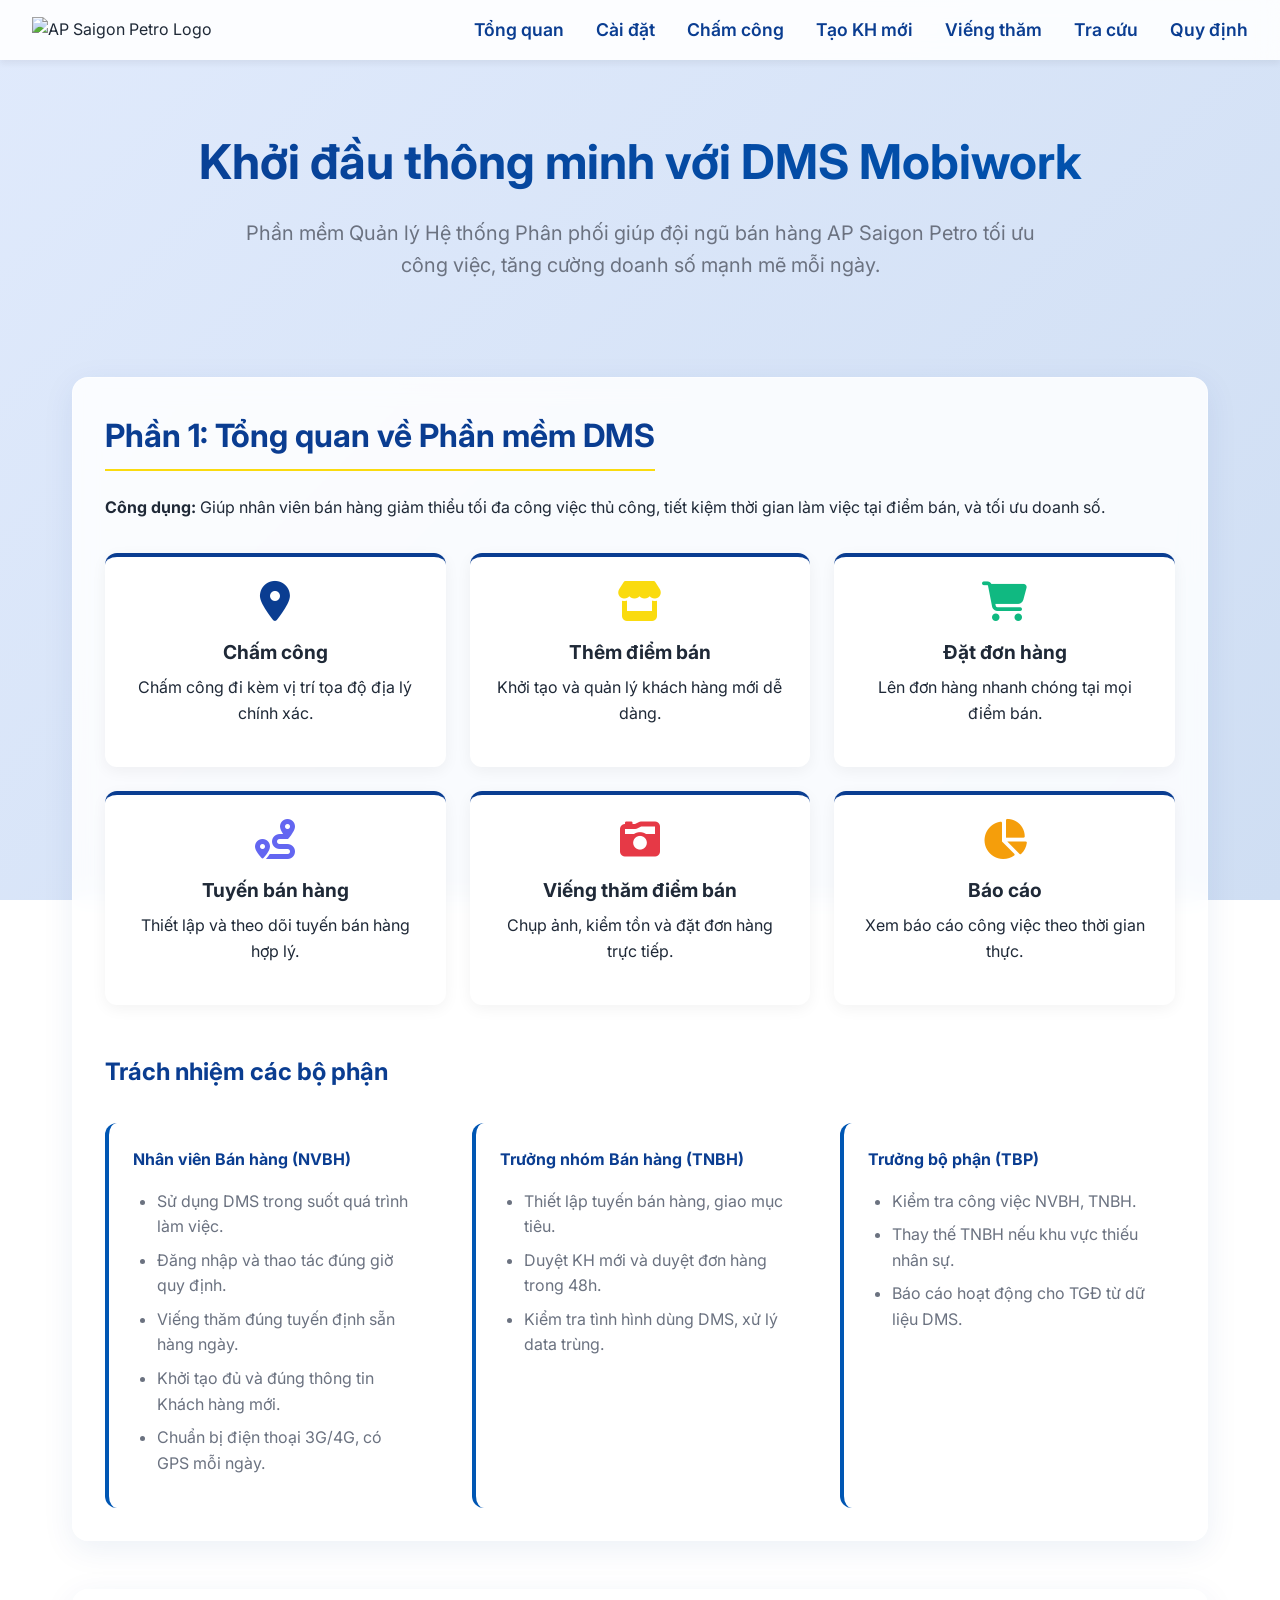
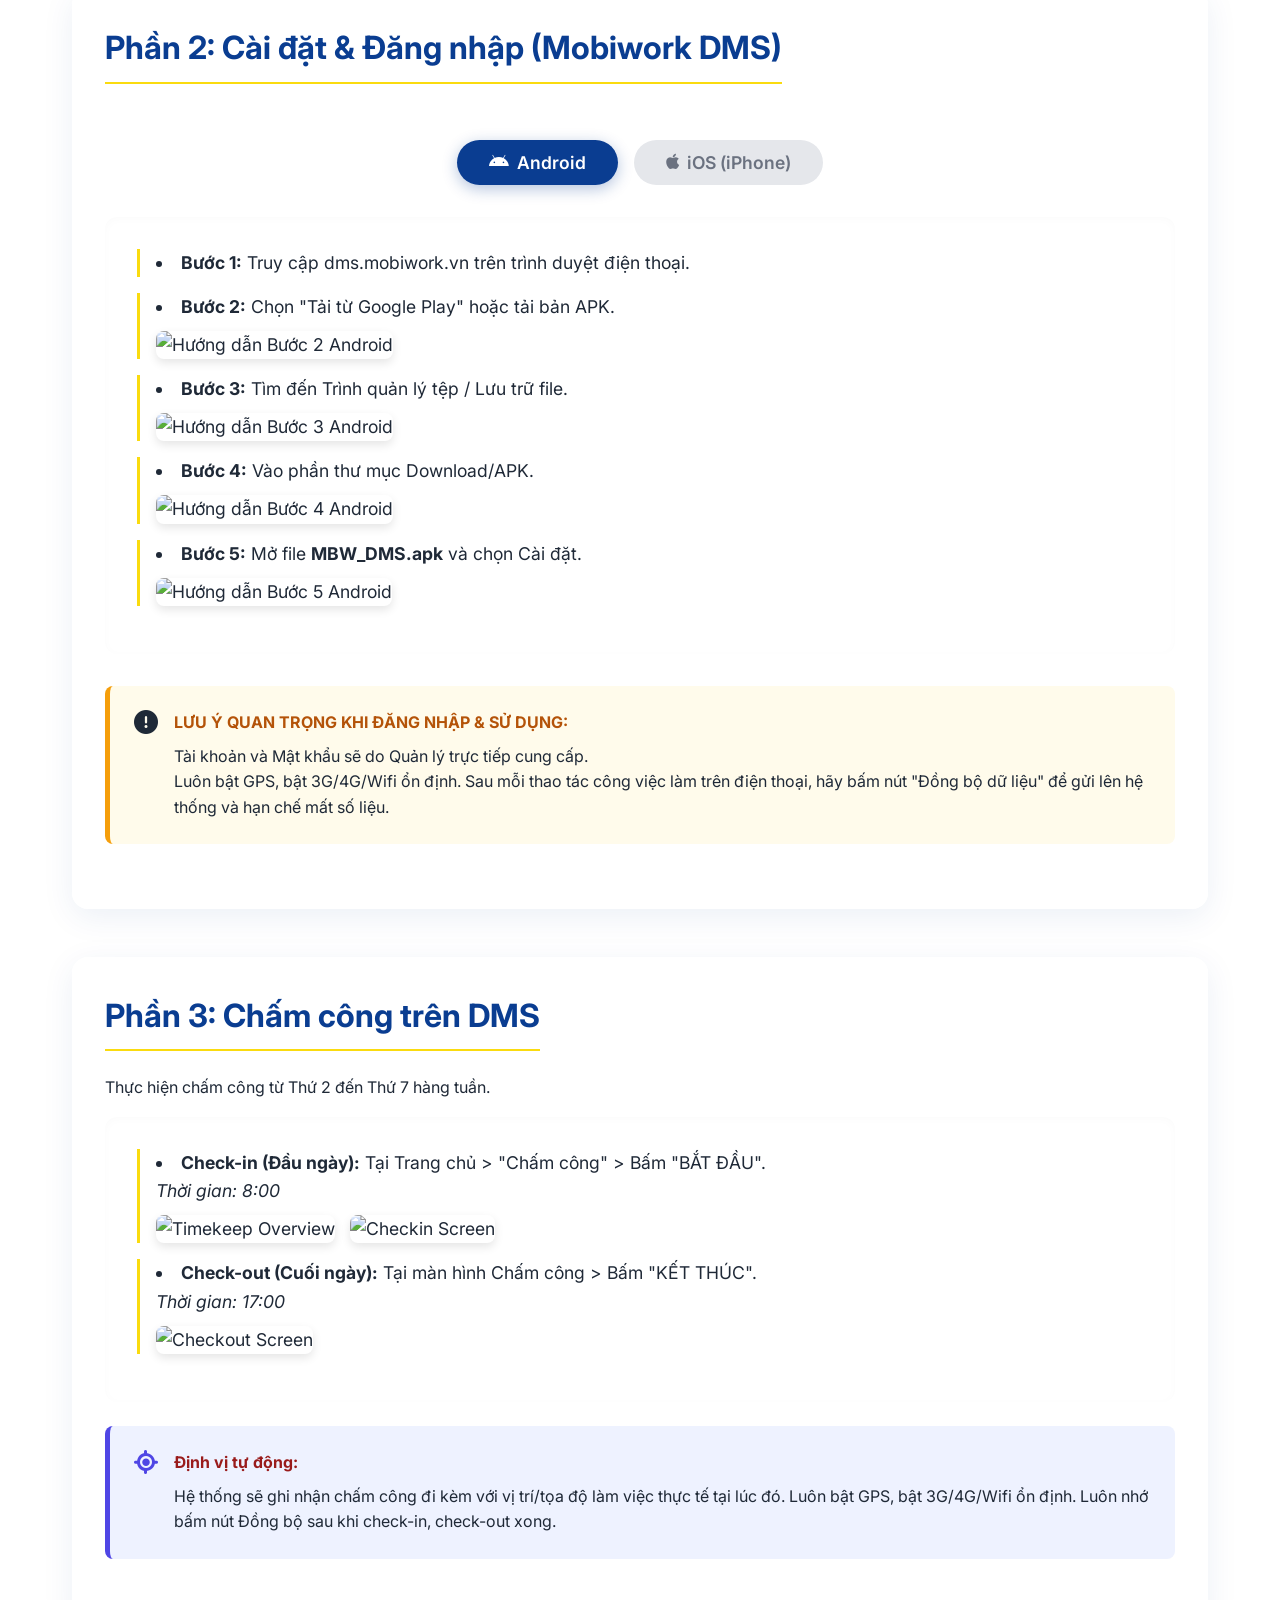
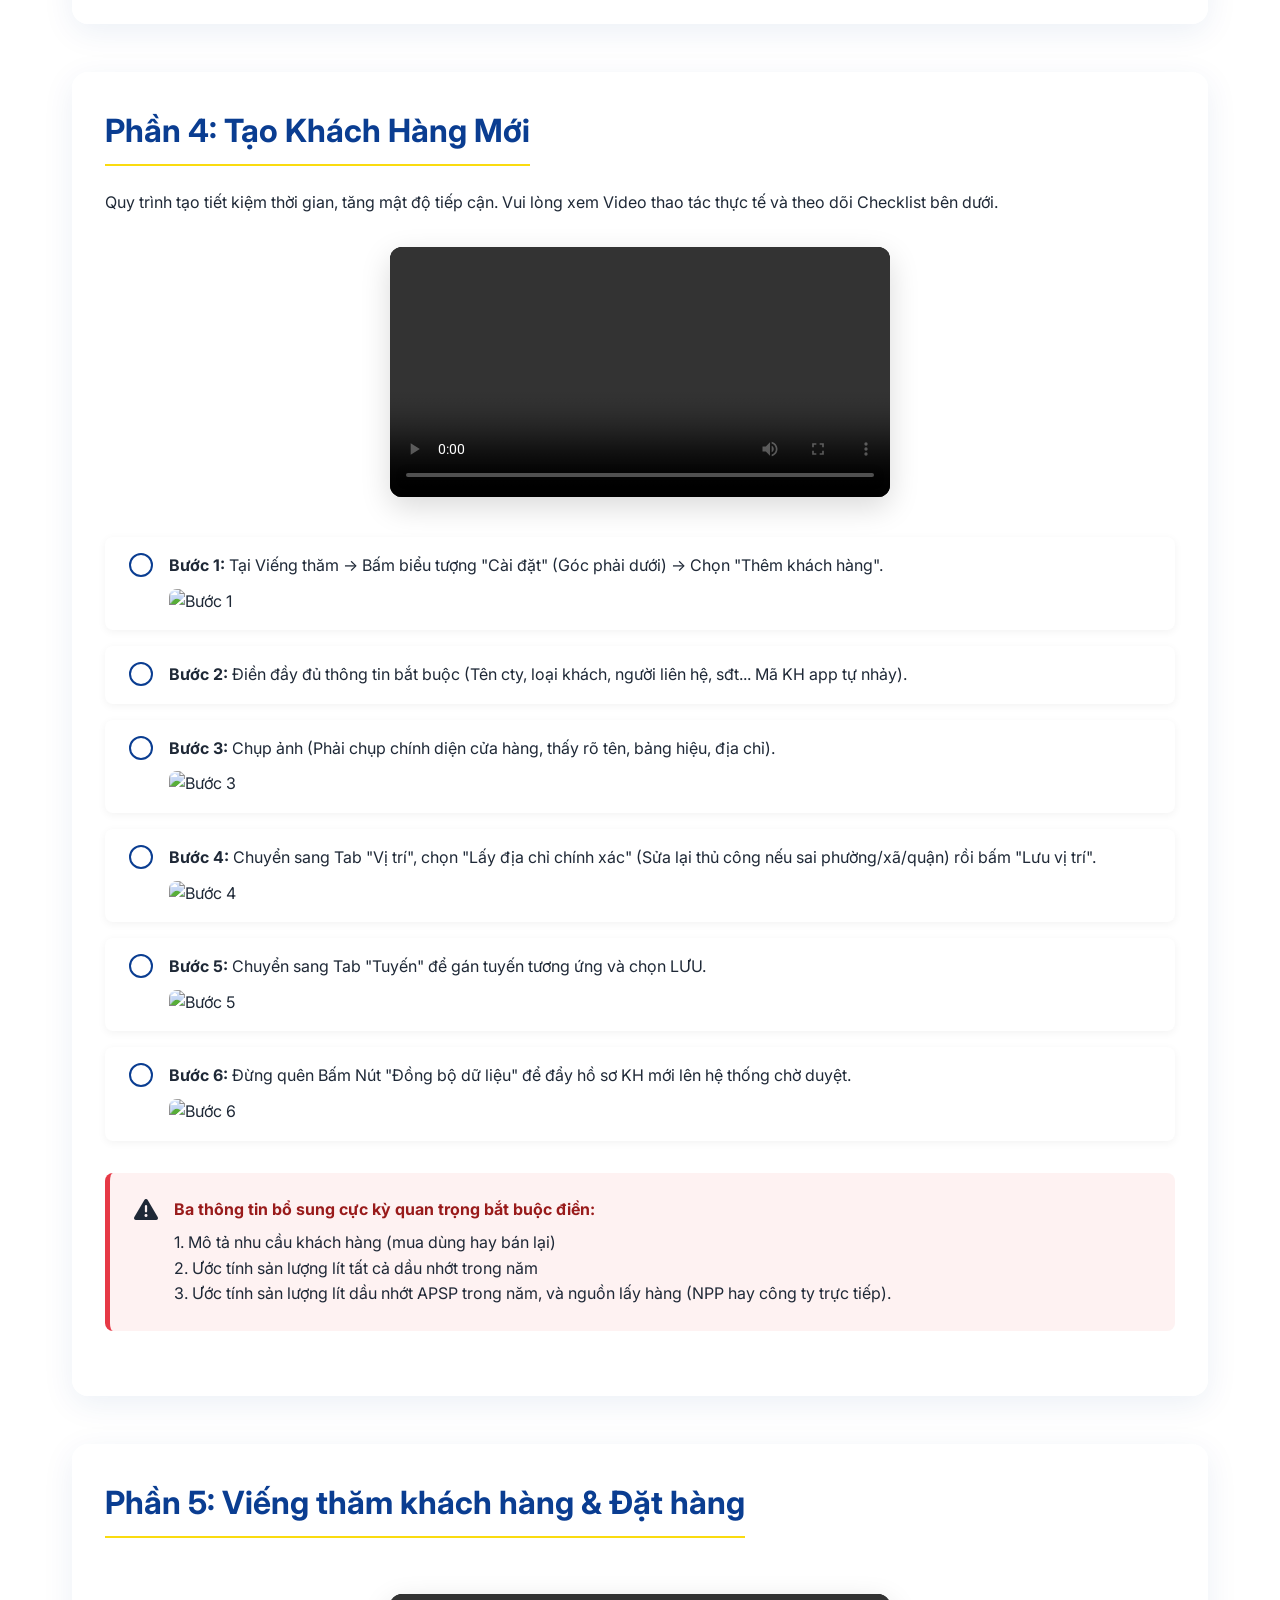
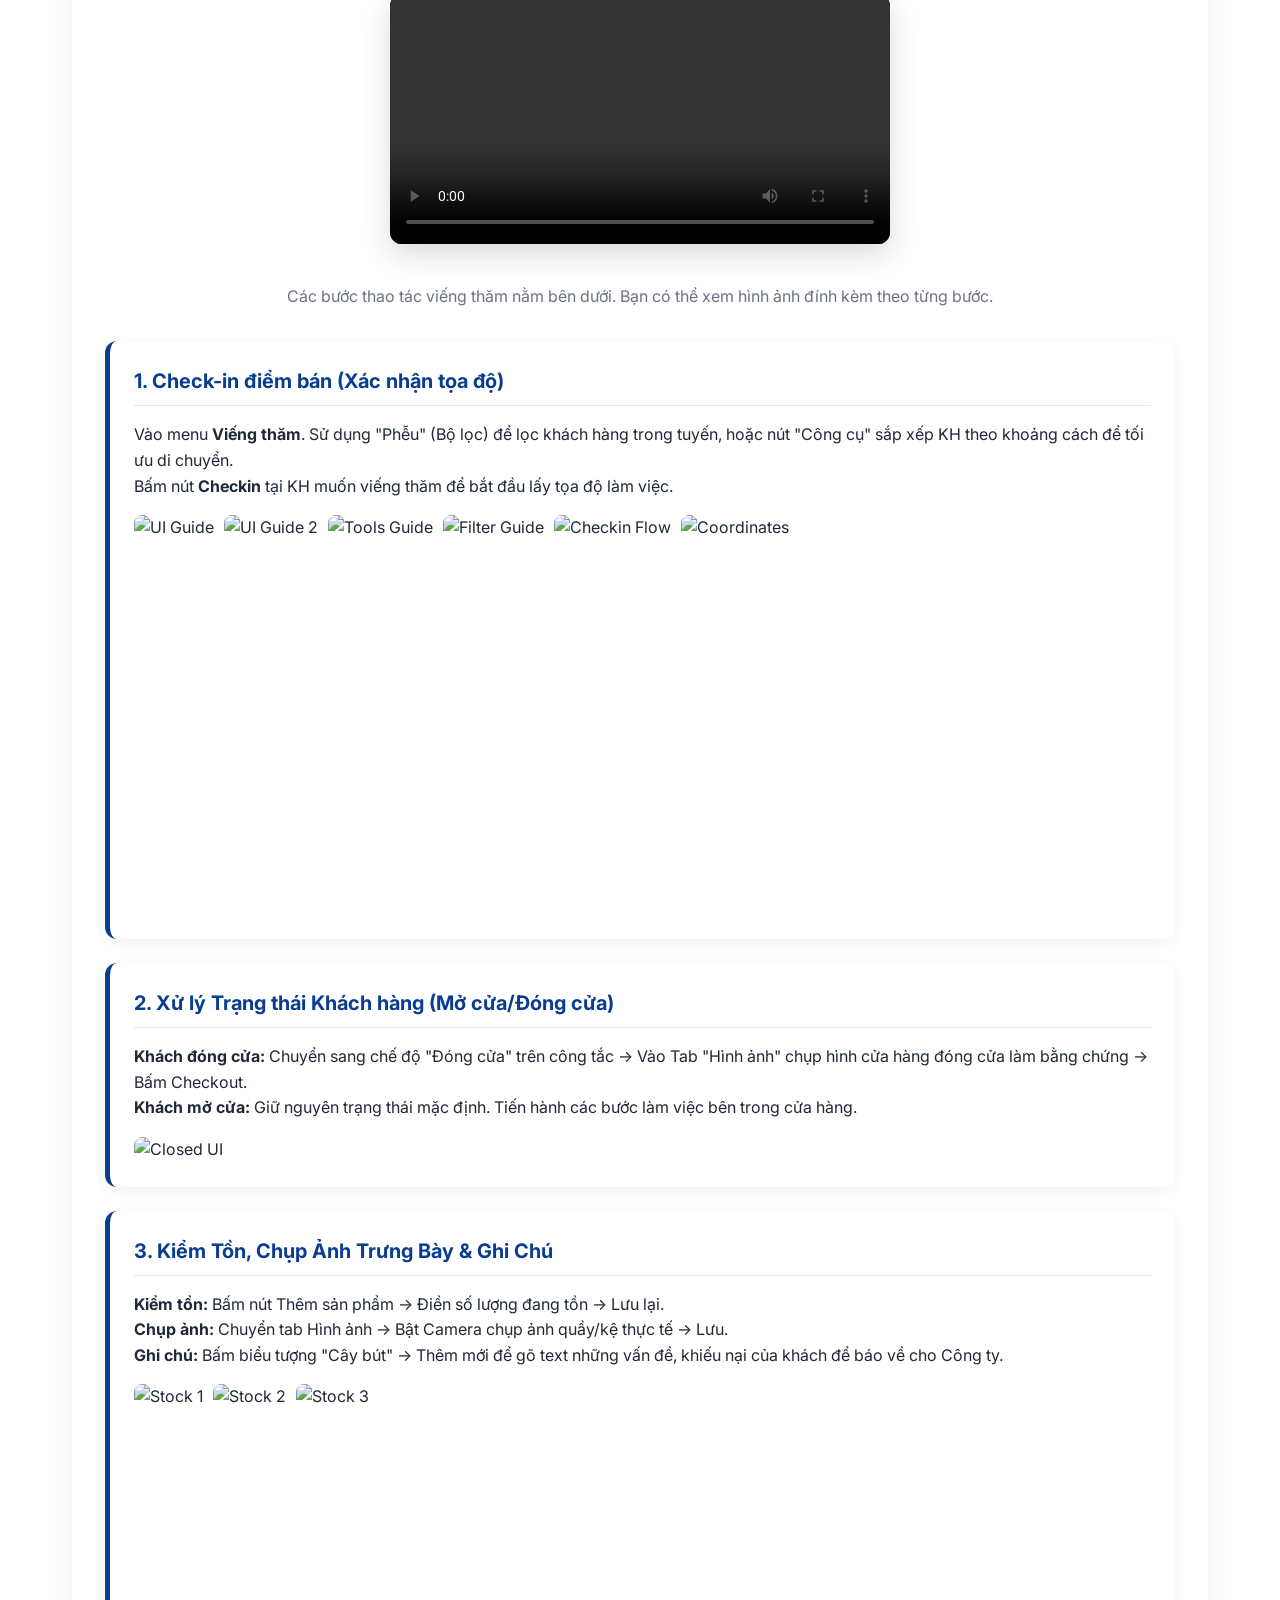
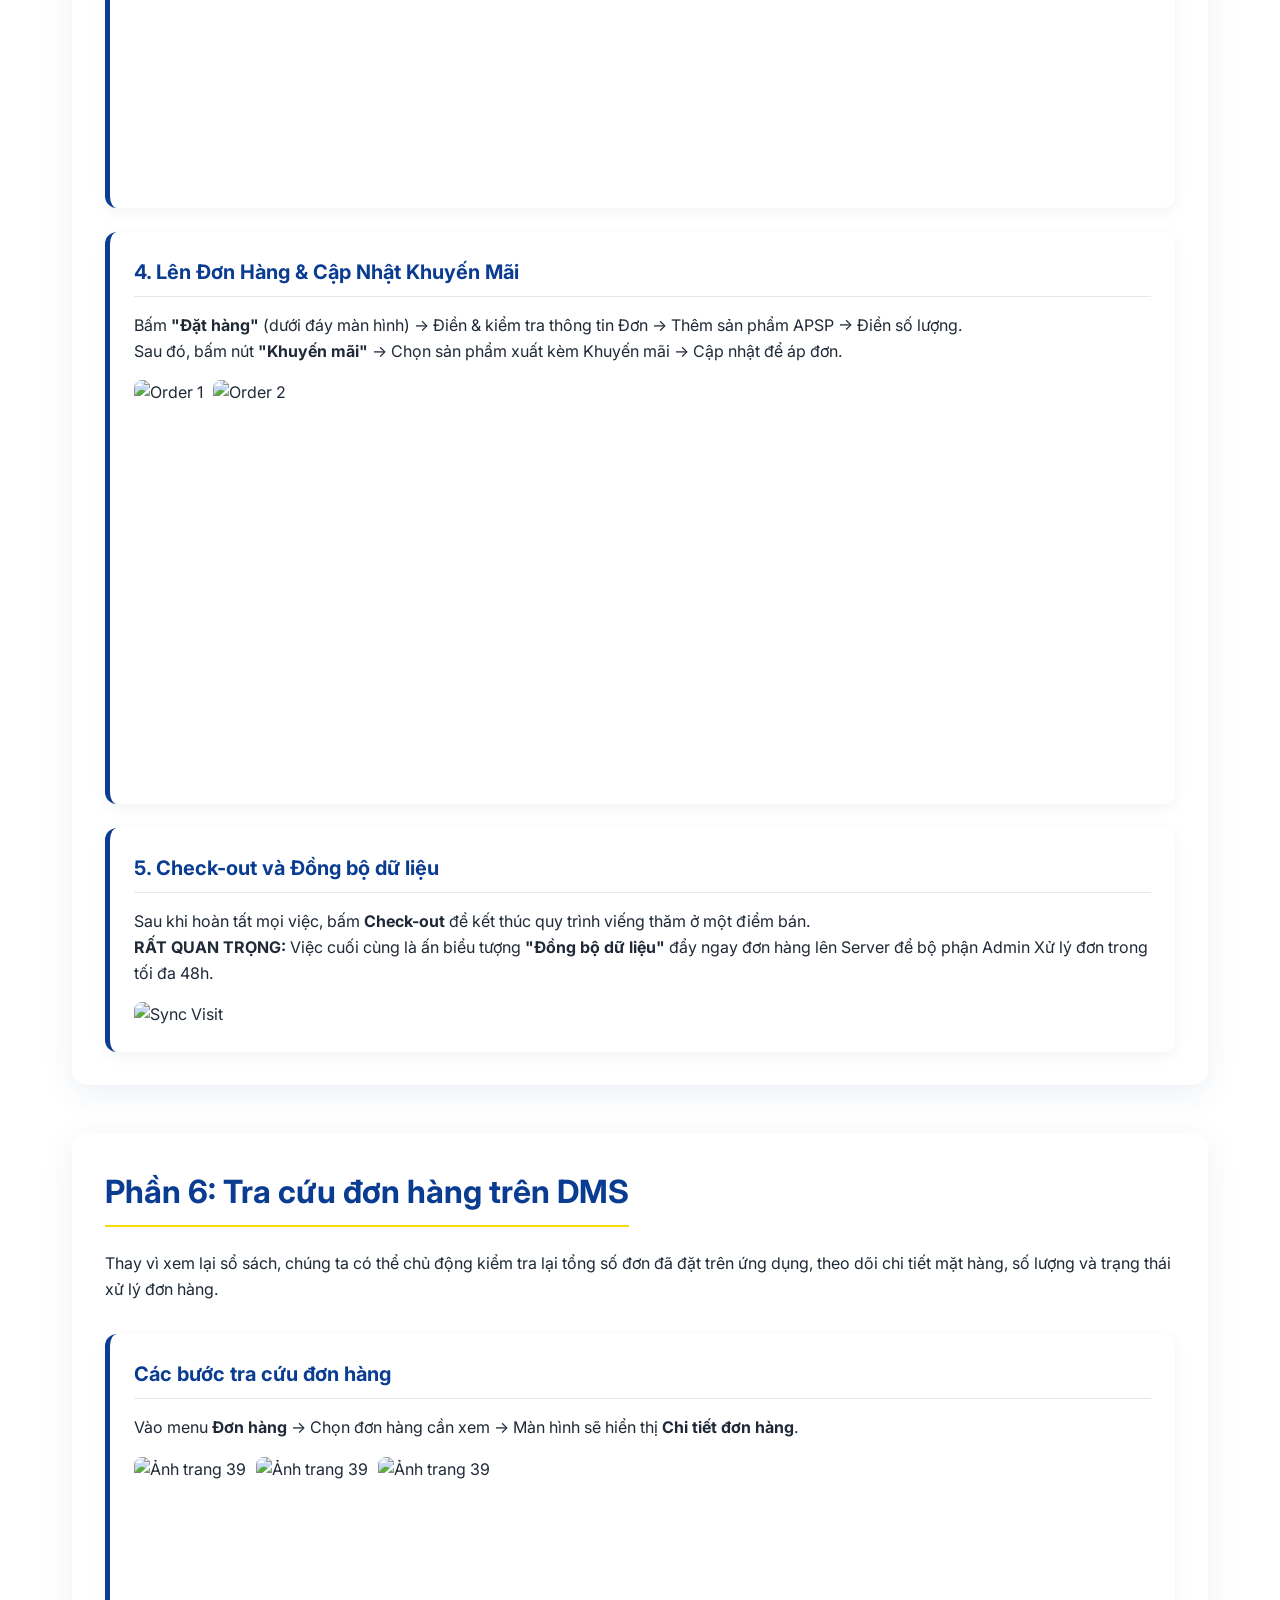
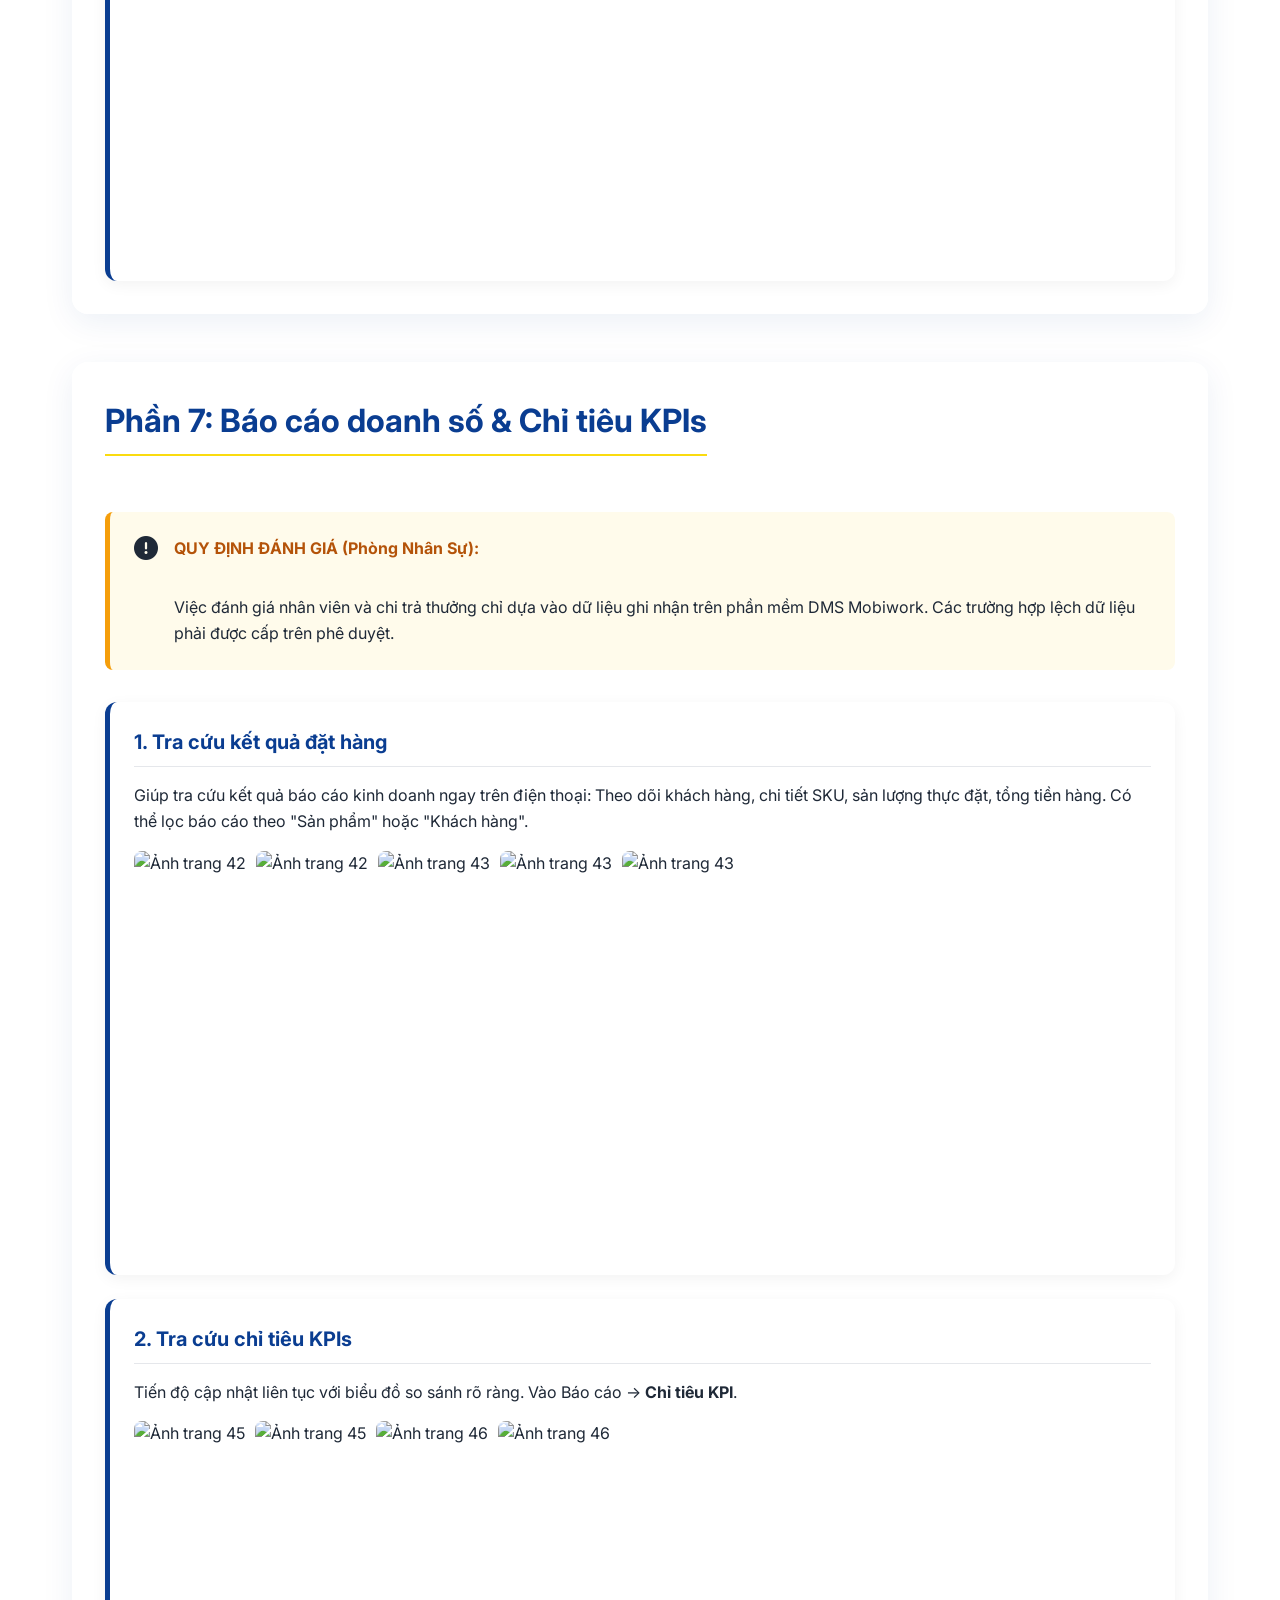
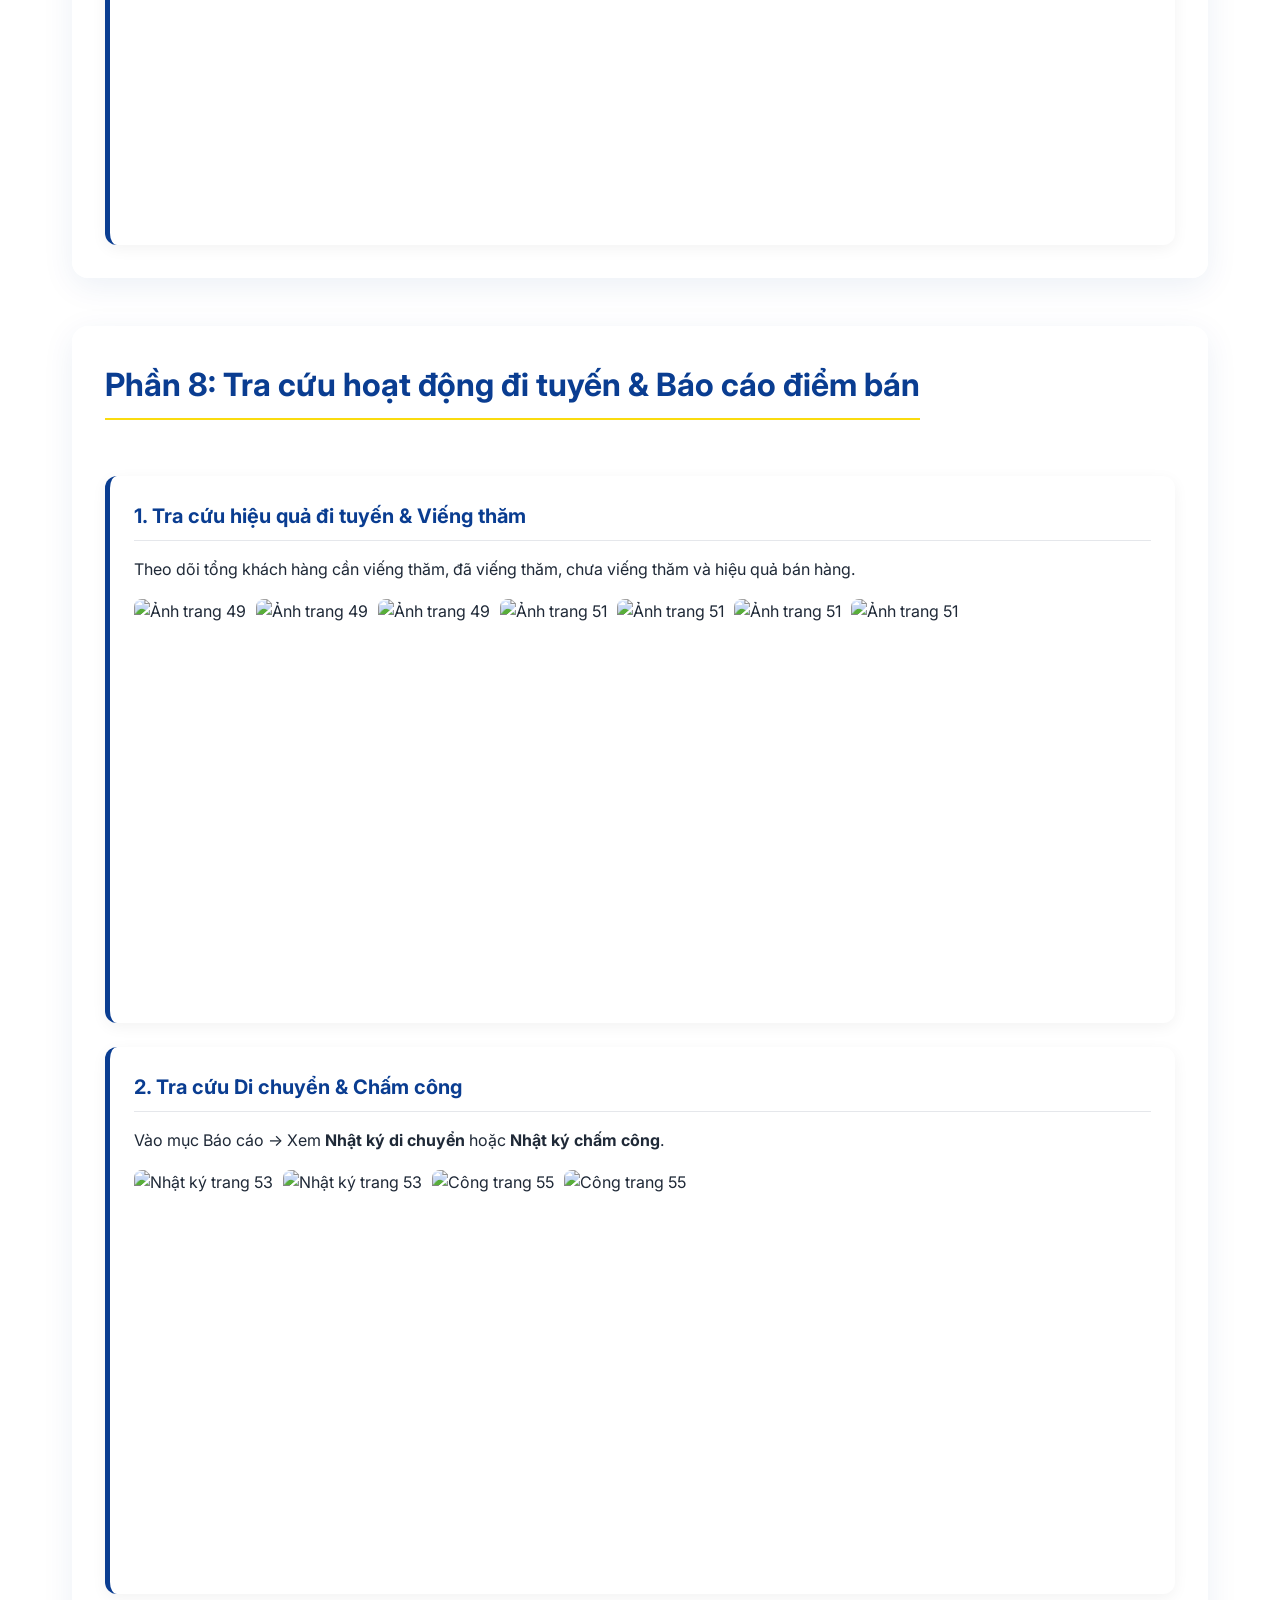
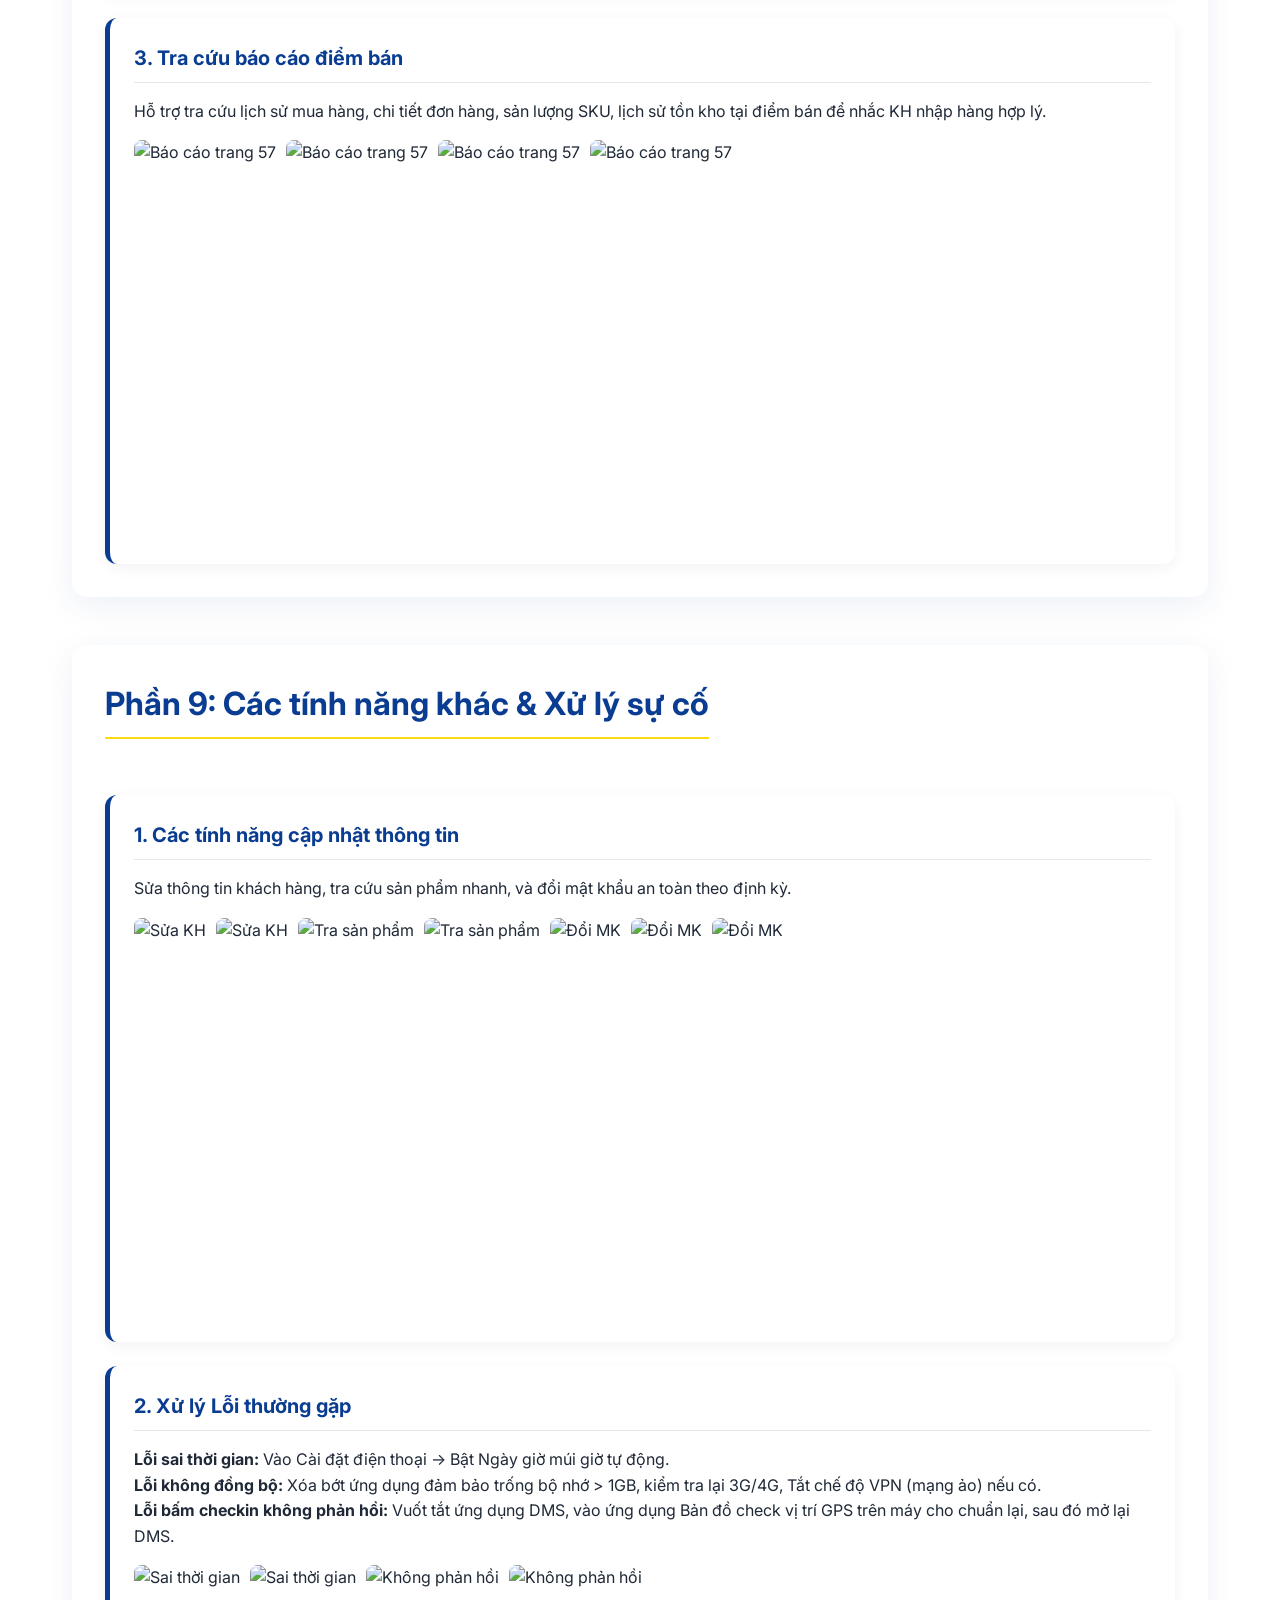
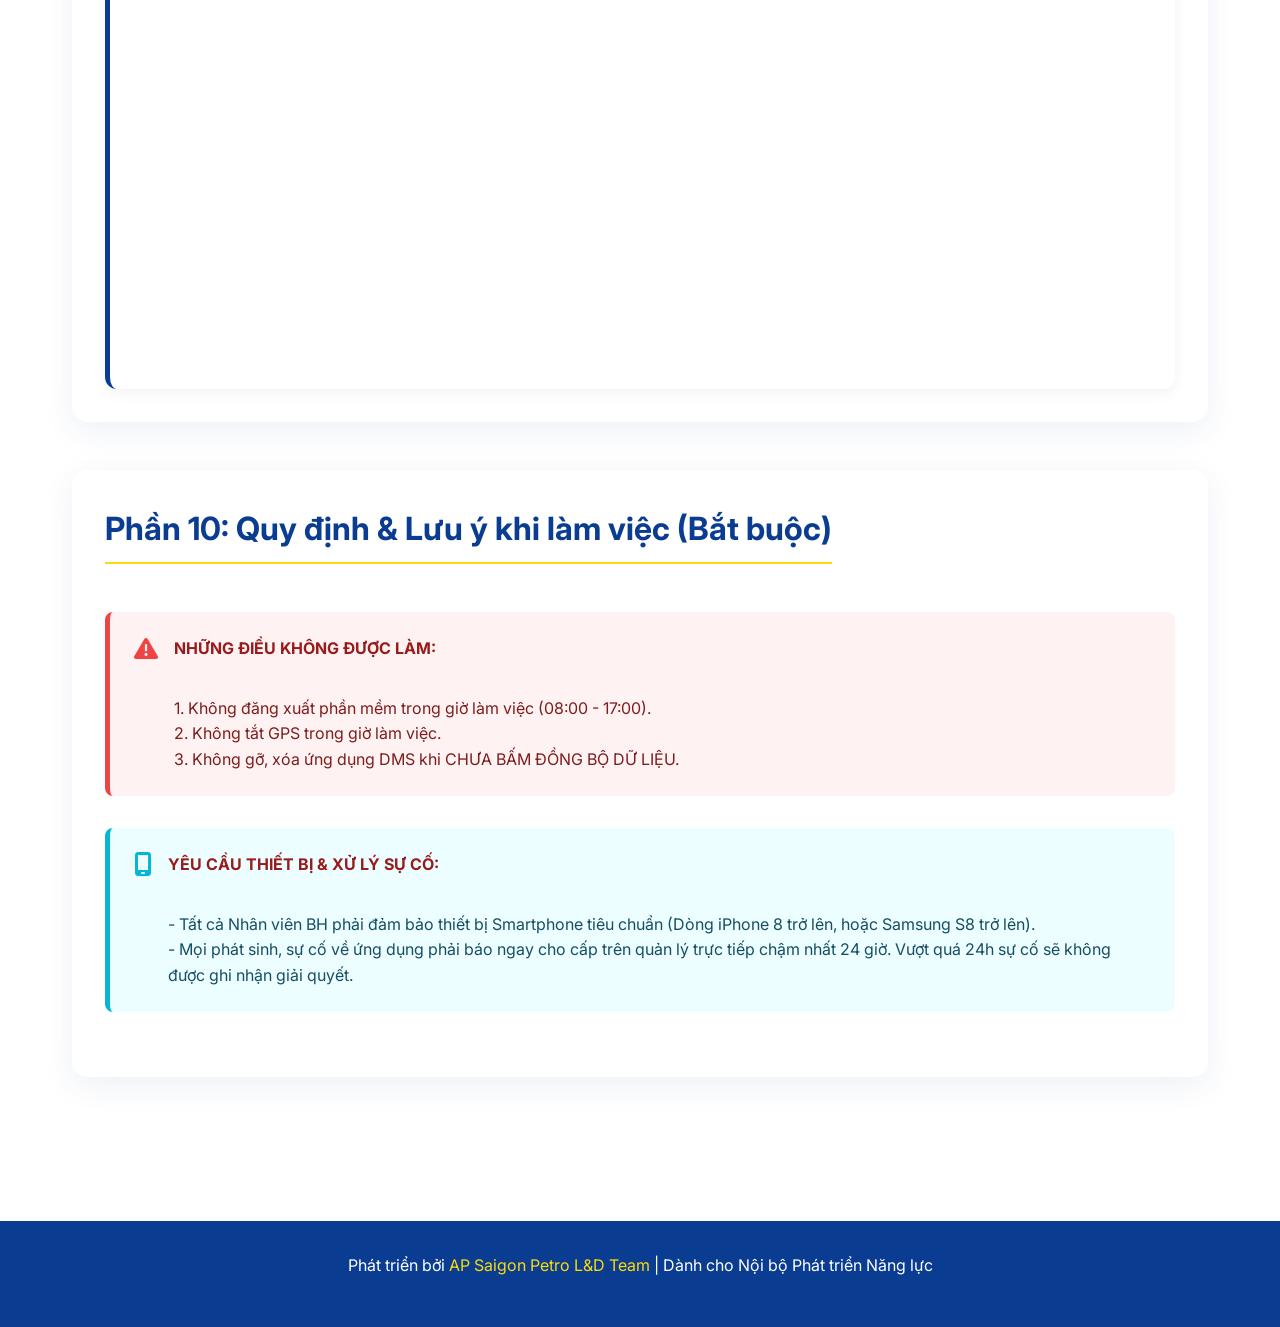
==== index.html @ 15221884 "Add files via upload" ====
<!DOCTYPE html>
<html lang="vi">
<head>
    <meta charset="UTF-8">
    <meta name="viewport" content="width=device-width, initial-scale=1.0">
    <title>Đào tạo Kỹ năng Sử dụng Phần mềm DMS - AP Saigon Petro</title>
    <link href="https://fonts.googleapis.com/css2?family=Inter:wght@400;600;700&family=Roboto:wght@400;500;700&display=swap" rel="stylesheet">
    <link rel="stylesheet" href="styles.css">
    <!-- FontAwesome for icons -->
    <link rel="stylesheet" href="https://cdnjs.cloudflare.com/ajax/libs/font-awesome/6.4.0/css/all.min.css">
</head>
<body>

    <header>
        <div class="logo">
            <!-- Using the APSP Logo -->
            <img src="../LogoSP-new2024-FINAL%20(1.1)_Bo2LogoAPSP-2024.png" alt="AP Saigon Petro Logo">
        </div>
        <nav>
            <ul>
                <li><a href="#overview">Tổng quan</a></li>
                <li><a href="#install">Cài đặt</a></li>
                <li><a href="#timekeeping">Chấm công</a></li>
                <li><a href="#new-customer">Tạo KH mới</a></li>
                <li><a href="#visit">Viếng thăm</a></li>
                <li><a href="#order-search">Tra cứu</a></li>
                <li><a href="#rules">Quy định</a></li>
            </ul>
        </nav>
    </header>

    <div class="hero">
        <h1>Khởi đầu thông minh với DMS Mobiwork</h1>
        <p>Phần mềm Quản lý Hệ thống Phân phối giúp đội ngũ bán hàng AP Saigon Petro tối ưu công việc, tăng cường doanh số mạnh mẽ mỗi ngày.</p>
    </div>

    <div class="container">
        
        <!-- P1: TỔNG QUAN -->
        <section id="overview" class="glass-panel">
            <h2>Phần 1: Tổng quan về Phần mềm DMS</h2>
            <p><strong>Công dụng:</strong> Giúp nhân viên bán hàng giảm thiểu tối đa công việc thủ công, tiết kiệm thời gian làm việc tại điểm bán, và tối ưu doanh số.</p>
            
            <div class="cards-grid">
                <div class="card">
                    <i class="fa-solid fa-location-dot card-icon" style="color: var(--primary-blue);"></i>
                    <h3>Chấm công</h3>
                    <p>Chấm công đi kèm vị trí tọa độ địa lý chính xác.</p>
                </div>
                <div class="card">
                    <i class="fa-solid fa-store card-icon" style="color: var(--primary-yellow);"></i>
                    <h3>Thêm điểm bán</h3>
                    <p>Khởi tạo và quản lý khách hàng mới dễ dàng.</p>
                </div>
                <div class="card">
                    <i class="fa-solid fa-cart-shopping card-icon" style="color: #10B981;"></i>
                    <h3>Đặt đơn hàng</h3>
                    <p>Lên đơn hàng nhanh chóng tại mọi điểm bán.</p>
                </div>
                <div class="card">
                    <i class="fa-solid fa-route card-icon" style="color: #6366F1;"></i>
                    <h3>Tuyến bán hàng</h3>
                    <p>Thiết lập và theo dõi tuyến bán hàng hợp lý.</p>
                </div>
                <div class="card">
                    <i class="fa-solid fa-camera-retro card-icon" style="color: var(--accent-red);"></i>
                    <h3>Viếng thăm điểm bán</h3>
                    <p>Chụp ảnh, kiểm tồn và đặt đơn hàng trực tiếp.</p>
                </div>
                <div class="card">
                    <i class="fa-solid fa-chart-pie card-icon" style="color: #F59E0B;"></i>
                    <h3>Báo cáo</h3>
                    <p>Xem báo cáo công việc theo thời gian thực.</p>
                </div>
            </div>

            <h3 style="margin-top: 3rem;">Trách nhiệm các bộ phận</h3>
            <div class="roles">
                <div class="role-box">
                    <h4>Nhân viên Bán hàng (NVBH)</h4>
                    <ul>
                        <li>Sử dụng DMS trong suốt quá trình làm việc.</li>
                        <li>Đăng nhập và thao tác đúng giờ quy định.</li>
                        <li>Viếng thăm đúng tuyến định sẵn hàng ngày.</li>
                        <li>Khởi tạo đủ và đúng thông tin Khách hàng mới.</li>
                        <li>Chuẩn bị điện thoại 3G/4G, có GPS mỗi ngày.</li>
                    </ul>
                </div>
                <div class="role-box">
                    <h4>Trưởng nhóm Bán hàng (TNBH)</h4>
                    <ul>
                        <li>Thiết lập tuyến bán hàng, giao mục tiêu.</li>
                        <li>Duyệt KH mới và duyệt đơn hàng trong 48h.</li>
                        <li>Kiểm tra tình hình dùng DMS, xử lý data trùng.</li>
                    </ul>
                </div>
                <div class="role-box">
                    <h4>Trưởng bộ phận (TBP)</h4>
                    <ul>
                        <li>Kiểm tra công việc NVBH, TNBH.</li>
                        <li>Thay thế TNBH nếu khu vực thiếu nhân sự.</li>
                        <li>Báo cáo hoạt động cho TGĐ từ dữ liệu DMS.</li>
                    </ul>
                </div>
            </div>
        </section>

        <!-- P2: CÀI ĐẶT & ĐĂNG NHẬP -->
        <section id="install" class="glass-panel">
            <h2>Phần 2: Cài đặt & Đăng nhập (Mobiwork DMS)</h2>
            
            <div class="tabs-container">
                <div class="tab-buttons">
                    <button class="tab-btn active" data-target="android-tab"><i class="fa-brands fa-android"></i> Android</button>
                    <button class="tab-btn" data-target="ios-tab"><i class="fa-brands fa-apple"></i> iOS (iPhone)</button>
                </div>

                <div class="tab-content active" id="android-tab">
                    <ul class="install-steps">
                        <li><strong>Bước 1:</strong> Truy cập <code>dms.mobiwork.vn</code> trên trình duyệt điện thoại.</li>
                        <li><strong>Bước 2:</strong> Chọn "Tải từ Google Play" hoặc tải bản APK.<br>
                            <img src="./assets/DMS_Training/Screenshot%202026-04-03%20at%2016.24.27.png" alt="Hướng dẫn Bước 2 Android" style="height: 450px; border-radius: 8px; margin-top: 10px; box-shadow: 0 4px 10px rgba(0,0,0,0.1);">
                        </li>
                        <li><strong>Bước 3:</strong> Tìm đến Trình quản lý tệp / Lưu trữ file.<br>
                            <img src="./assets/DMS_Training/Screenshot%202026-04-03%20at%2016.24.46.png" alt="Hướng dẫn Bước 3 Android" style="height: 450px; border-radius: 8px; margin-top: 10px; box-shadow: 0 4px 10px rgba(0,0,0,0.1);">
                        </li>
                        <li><strong>Bước 4:</strong> Vào phần thư mục Download/APK.<br>
                            <img src="./assets/DMS_Training/install_android_step4_alt.png" alt="Hướng dẫn Bước 4 Android" style="height: 450px; border-radius: 8px; margin-top: 10px; box-shadow: 0 4px 10px rgba(0,0,0,0.1);">
                        </li>
                        <li><strong>Bước 5:</strong> Mở file <strong>MBW_DMS.apk</strong> và chọn Cài đặt.<br>
                            <img src="./assets/DMS_Training/install_android_step5.png" alt="Hướng dẫn Bước 5 Android" style="height: 450px; border-radius: 8px; margin-top: 10px; box-shadow: 0 4px 10px rgba(0,0,0,0.1);">
                        </li>
                    </ul>
                </div>

                <div class="tab-content" id="ios-tab">
                    <ul class="install-steps">
                        <li><strong>Bước 1:</strong> Vào trình duyệt Safari.</li>
                        <li><strong>Bước 2:</strong> Truy cập <code>dms.mobiwork.vn</code>.</li>
                        <li><strong>Bước 3:</strong> Bấm "Tải từ App Store".</li>
                        <li><strong>Bước 4:</strong> Bấm Cài đặt.<br>
                            <img src="./assets/DMS_Training/Screenshot%202026-04-03%20at%2016.25.04.png" alt="Hướng dẫn Bước 4 iOS" style="height: 450px; border-radius: 8px; margin-top: 10px; box-shadow: 0 4px 10px rgba(0,0,0,0.1);">
                        </li>
                        <li><strong>Bước 5:</strong> Xác minh ứng dụng tin cậy:<br>
                            <em>Vào Cài đặt -> Cài đặt chung -> Quản lý thiết bị -> Chọn "MOBIWORK VIETNAM TECHNOLOGY..." -> Nhấn "Tin cậy".</em><br>
                            <img src="./assets/DMS_Training/Screenshot%202026-04-03%20at%2016.25.14.png" alt="Hướng dẫn Bước 5 iOS P1" style="height: 450px; border-radius: 8px; margin-top: 10px; box-shadow: 0 4px 10px rgba(0,0,0,0.1); margin-right: 10px;">
                            <img src="./assets/DMS_Training/Screenshot%202026-04-03%20at%2016.25.22.png" alt="Hướng dẫn Bước 5 iOS P2" style="height: 450px; border-radius: 8px; margin-top: 10px; box-shadow: 0 4px 10px rgba(0,0,0,0.1);">
                        </li>
                    </ul>
                </div>
            </div>

            <div class="alert-box warning">
                <i class="fa-solid fa-circle-exclamation alert-icon"></i>
                <div class="alert-text">
                    <strong>LƯU Ý QUAN TRỌNG KHI ĐĂNG NHẬP & SỬ DỤNG:</strong>
                    Tài khoản và Mật khẩu sẽ do Quản lý trực tiếp cung cấp.<br>
                    Luôn bật GPS, bật 3G/4G/Wifi ổn định. Sau mỗi thao tác công việc làm trên điện thoại, hãy bấm nút "Đồng bộ dữ liệu" để gửi lên hệ thống và hạn chế mất số liệu.
                </div>
            </div>
        </section>

        <!-- P3: CHẤM CÔNG -->
        <section id="timekeeping" class="glass-panel">
            <h2>Phần 3: Chấm công trên DMS</h2>
            <div class="timekeeping-wrapper">
                <div class="timekeeping-info">
                    <p>Thực hiện chấm công từ Thứ 2 đến Thứ 7 hàng tuần.</p>
                    <ul class="install-steps" style="margin-top: 1rem;">
                        <li><strong>Check-in (Đầu ngày):</strong> Tại Trang chủ > "Chấm công" > Bấm "BẮT ĐẦU".<br><em>Thời gian: 8:00</em><br>
                            <img src="./assets/DMS_Training/timekeep_overview.png" alt="Timekeep Overview" style="max-width: 200px; border-radius: 8px; margin-top: 10px; margin-right: 10px; box-shadow: 0 4px 10px rgba(0,0,0,0.1);">
                            <img src="./assets/DMS_Training/checkin_screen.png" alt="Checkin Screen" style="max-width: 200px; border-radius: 8px; margin-top: 10px; box-shadow: 0 4px 10px rgba(0,0,0,0.1);">
                        </li>
                        <li><strong>Check-out (Cuối ngày):</strong> Tại màn hình Chấm công > Bấm "KẾT THÚC".<br><em>Thời gian: 17:00</em><br>
                            <img src="./assets/DMS_Training/images/checkout_screen.png" alt="Checkout Screen" style="max-width: 200px; border-radius: 8px; margin-top: 10px; box-shadow: 0 4px 10px rgba(0,0,0,0.1);">
                        </li>
                    </ul>
                    <div class="alert-box" style="margin-top: 1.5rem; background: #EEF2FF; border-left-color: #4F46E5;">
                        <i class="fa-solid fa-location-crosshairs alert-icon" style="color: #4F46E5;"></i>
                        <div class="alert-text">
                            <strong>Định vị tự động:</strong>
                            Hệ thống sẽ ghi nhận chấm công đi kèm với vị trí/tọa độ làm việc thực tế tại lúc đó. Luôn bật GPS, bật 3G/4G/Wifi ổn định. Luôn nhớ bấm nút Đồng bộ sau khi check-in, check-out xong.
                        </div>
                    </div>
                </div>
            </div>
        </section>

        <!-- P4: TẠO KHÁCH HÀNG MỚI -->
        <section id="new-customer" class="glass-panel">
            <h2>Phần 4: Tạo Khách Hàng Mới</h2>
            <p>Quy trình tạo tiết kiệm thời gian, tăng mật độ tiếp cận. Vui lòng xem Video thao tác thực tế và theo dõi Checklist bên dưới.</p>

            <div class="media-container">
                <!-- Video from files -->
                <video controls width="500">
                    <source src="./assets/videos/thêm mới KH mobile 1.mp4" type="video/mp4">
                    Trình duyệt của bạn không hỗ trợ tag video.
                </video>
            </div>

            <div class="checklist" id="newCustomerChecklist">
                <div class="check-item" style="align-items: flex-start;">
                    <div class="check-circle"><i class="fa-solid fa-check"></i></div>
                    <div>
                        <span><strong>Bước 1:</strong> Tại Viếng thăm -> Bấm biểu tượng "Cài đặt" (Góc phải dưới) -> Chọn "Thêm khách hàng".</span><br>
                        <img src="./assets/DMS_Training/customer_step1.png" alt="Bước 1" style="max-height: 250px; border-radius: 8px; margin-top: 10px;">
                    </div>
                </div>
                <div class="check-item" style="align-items: flex-start;">
                    <div class="check-circle"><i class="fa-solid fa-check"></i></div>
                    <div>
                        <span><strong>Bước 2:</strong> Điền đầy đủ thông tin bắt buộc (Tên cty, loại khách, người liên hệ, sđt... Mã KH app tự nhảy).</span>
                    </div>
                </div>
                <div class="check-item" style="align-items: flex-start;">
                    <div class="check-circle"><i class="fa-solid fa-check"></i></div>
                    <div>
                        <span><strong>Bước 3:</strong> Chụp ảnh (Phải chụp chính diện cửa hàng, thấy rõ tên, bảng hiệu, địa chỉ).</span><br>
                        <img src="./assets/DMS_Training/customer_step2.png" alt="Bước 3" style="max-height: 250px; border-radius: 8px; margin-top: 10px;">
                    </div>
                </div>
                <div class="check-item" style="align-items: flex-start;">
                    <div class="check-circle"><i class="fa-solid fa-check"></i></div>
                    <div>
                        <span><strong>Bước 4:</strong> Chuyển sang Tab "Vị trí", chọn "Lấy địa chỉ chính xác" (Sửa lại thủ công nếu sai phường/xã/quận) rồi bấm "Lưu vị trí".</span><br>
                        <img src="./assets/DMS_Training/customer_step3.png" alt="Bước 4" style="max-height: 250px; border-radius: 8px; margin-top: 10px;">
                    </div>
                </div>
                <div class="check-item" style="align-items: flex-start;">
                    <div class="check-circle"><i class="fa-solid fa-check"></i></div>
                    <div>
                        <span><strong>Bước 5:</strong> Chuyển sang Tab "Tuyến" để gán tuyến tương ứng và chọn LƯU.</span><br>
                        <img src="./assets/DMS_Training/customer_step4.png" alt="Bước 5" style="max-height: 250px; border-radius: 8px; margin-top: 10px;">
                    </div>
                </div>
                <div class="check-item" style="align-items: flex-start;">
                    <div class="check-circle"><i class="fa-solid fa-check"></i></div>
                    <div>
                        <span><strong>Bước 6:</strong> Đừng quên Bấm Nút "Đồng bộ dữ liệu" để đẩy hồ sơ KH mới lên hệ thống chờ duyệt.</span><br>
                        <img src="./assets/DMS_Training/customer_step5.png" alt="Bước 6" style="max-height: 250px; border-radius: 8px; margin-top: 10px;">
                    </div>
                </div>
            </div>

            <div class="alert-box">
                <i class="fa-solid fa-triangle-exclamation alert-icon"></i>
                <div class="alert-text">
                    <strong>Ba thông tin bổ sung cực kỳ quan trọng bắt buộc điền:</strong>
                    1. Mô tả nhu cầu khách hàng (mua dùng hay bán lại)<br>
                    2. Ước tính sản lượng lít tất cả dầu nhớt trong năm<br>
                    3. Ước tính sản lượng lít dầu nhớt APSP trong năm, và nguồn lấy hàng (NPP hay công ty trực tiếp).
                </div>
            </div>
            
        </section>

        <!-- P5: VIẾNG THĂM KHÁCH HÀNG -->
        <section id="visit" class="glass-panel">
            <h2>Phần 5: Viếng thăm khách hàng & Đặt hàng</h2>
            
            <div class="media-container" style="margin-bottom: 2rem;">
                <video controls width="500">
                    <source src="./assets/videos/Video viếng thăm KH và xem đơn hàng đã đặt hàng trong viếng thăm 1.mp4" type="video/mp4">
                    Trình duyệt của bạn không hỗ trợ tag video.
                </video>
            </div>

            <p style="text-align: center; color: var(--text-muted);">Các bước thao tác viếng thăm nằm bên dưới. Bạn có thể xem hình ảnh đính kèm theo từng bước.</p>
            
            <div class="vertical-steps">
                <div class="step-card">
                    <h4>1. Check-in điểm bán (Xác nhận tọa độ)</h4>
                    <p>Vào menu <strong>Viếng thăm</strong>. Sử dụng "Phễu" (Bộ lọc) để lọc khách hàng trong tuyến, hoặc nút "Công cụ" sắp xếp KH theo khoảng cách để tối ưu di chuyển.<br> 
                    Bấm nút <strong>Checkin</strong> tại KH muốn viếng thăm để bắt đầu lấy tọa độ làm việc.</p>
                    <div style="margin-top: 15px; display: flex; flex-wrap: wrap; gap: 10px;">
                        <img src="./assets/DMS_Training/visit_ui_guide.png" alt="UI Guide" style="height: 400px; border-radius: 8px;">
                        <img src="./assets/DMS_Training/visit_ui_guide2.png" alt="UI Guide 2" style="height: 400px; border-radius: 8px;">
                        <img src="./assets/DMS_Training/visit_tools.png" alt="Tools Guide" style="height: 400px; border-radius: 8px;">
                        <img src="./assets/DMS_Training/visit_filter_guide.png" alt="Filter Guide" style="height: 400px; border-radius: 8px;">
                        <img src="./assets/DMS_Training/visit_checkin_flow.png" alt="Checkin Flow" style="height: 400px; border-radius: 8px;">
                        <img src="./assets/DMS_Training/visit_coordinates.png" alt="Coordinates" style="height: 400px; border-radius: 8px;">
                    </div>
                </div>

                <div class="step-card">
                    <h4>2. Xử lý Trạng thái Khách hàng (Mở cửa/Đóng cửa)</h4>
                    <p><strong>Khách đóng cửa:</strong> Chuyển sang chế độ "Đóng cửa" trên công tắc -> Vào Tab "Hình ảnh" chụp hình cửa hàng đóng cửa làm bằng chứng -> Bấm Checkout.<br>
                    <strong>Khách mở cửa:</strong> Giữ nguyên trạng thái mặc định. Tiến hành các bước làm việc bên trong cửa hàng.</p>
                    <div style="margin-top: 15px;">
                        <img src="./assets/DMS_Training/images/visit_closed_ui.png" alt="Closed UI" style="height: 400px; border-radius: 8px;">
                    </div>
                </div>

                <div class="step-card">
                    <h4>3. Kiểm Tồn, Chụp Ảnh Trưng Bày & Ghi Chú</h4>
                    <p><strong>Kiểm tồn:</strong> Bấm nút Thêm sản phẩm -> Điền số lượng đang tồn -> Lưu lại.<br>
                    <strong>Chụp ảnh:</strong> Chuyển tab Hình ảnh -> Bật Camera chụp ảnh quầy/kệ thực tế -> Lưu.<br>
                    <strong>Ghi chú:</strong> Bấm biểu tượng "Cây bút" -> Thêm mới để gõ text những vấn đề, khiếu nại của khách để báo về cho Công ty.</p>
                    <div style="margin-top: 15px; display: flex; flex-wrap: wrap; gap: 10px;">
                        <img src="./assets/DMS_Training/images/visit_stock.png" alt="Stock 1" style="height: 400px; border-radius: 8px;">
                        <img src="./assets/DMS_Training/images/visit_stock2.png" alt="Stock 2" style="height: 400px; border-radius: 8px;">
                        <img src="./assets/DMS_Training/images/visit_stock3.png" alt="Stock 3" style="height: 400px; border-radius: 8px;">
                    </div>
                </div>

                <div class="step-card">
                    <h4>4. Lên Đơn Hàng & Cập Nhật Khuyến Mãi</h4>
                    <p>Bấm <strong>"Đặt hàng"</strong> (dưới đáy màn hình) -> Điền & kiểm tra thông tin Đơn -> Thêm sản phẩm APSP -> Điền số lượng.<br>
                    Sau đó, bấm nút <strong>"Khuyến mãi"</strong> -> Chọn sản phẩm xuất kèm Khuyến mãi -> Cập nhật để áp đơn.</p>
                    <div style="margin-top: 15px; display: flex; flex-wrap: wrap; gap: 10px;">
                        <img src="./assets/DMS_Training/images/visit_order.png" alt="Order 1" style="height: 400px; border-radius: 8px;">
                        <img src="./assets/DMS_Training/images/visit_order2.png" alt="Order 2" style="height: 400px; border-radius: 8px;">
                    </div>
                </div>

                <div class="step-card">
                    <h4>5. Check-out và Đồng bộ dữ liệu</h4>
                    <p>Sau khi hoàn tất mọi việc, bấm <strong>Check-out</strong> để kết thúc quy trình viếng thăm ở một điểm bán.<br>
                    <strong>RẤT QUAN TRỌNG:</strong> Việc cuối cùng là ấn biểu tượng <strong>"Đồng bộ dữ liệu"</strong> đẩy ngay đơn hàng lên Server để bộ phận Admin Xử lý đơn trong tối đa 48h.</p>
                    <div style="margin-top: 15px;">
                        <img src="./assets/DMS_Training/images/sync_visit.png" alt="Sync Visit" style="height: 400px; border-radius: 8px;">
                    </div>
                </div>
            </div>

        </section>

        <!-- P6: TRA CỨU ĐƠN HÀNG -->
        <section id="order-search" class="glass-panel">
            <h2>Phần 6: Tra cứu đơn hàng trên DMS</h2>
            <p>Thay vì xem lại sổ sách, chúng ta có thể chủ động kiểm tra lại tổng số đơn đã đặt trên ứng dụng, theo dõi chi tiết mặt hàng, số lượng và trạng thái xử lý đơn hàng.</p>
            <div class="vertical-steps">
                <div class="step-card">
                    <h4>Các bước tra cứu đơn hàng</h4>
                    <p>Vào menu <strong>Đơn hàng</strong> -> Chọn đơn hàng cần xem -> Màn hình sẽ hiển thị <strong>Chi tiết đơn hàng</strong>.</p>
                    <div style="margin-top: 15px; display: flex; flex-wrap: wrap; gap: 10px;">
                        <img src="./assets/DMS_Training/order_search/page_39_img_3.png" alt="Ảnh trang 39" style="height: 400px; border-radius: 8px;">
                        <img src="./assets/DMS_Training/order_search/page_39_img_4.png" alt="Ảnh trang 39" style="height: 400px; border-radius: 8px;">
                        <img src="./assets/DMS_Training/order_search/page_39_img_5.png" alt="Ảnh trang 39" style="height: 400px; border-radius: 8px;">
                    </div>
                </div>
            </div>
        </section>

        <!-- P7: BÁO CÁO & KPI -->
        <section id="reports-kpi" class="glass-panel">
            <h2>Phần 7: Báo cáo doanh số & Chỉ tiêu KPIs</h2>
            <div class="alert-box warning">
                <i class="fa-solid fa-circle-exclamation alert-icon"></i>
                <div class="alert-text">
                    <strong>QUY ĐỊNH ĐÁNH GIÁ (Phòng Nhân Sự):</strong><br>
                    Việc đánh giá nhân viên và chi trả thưởng chỉ dựa vào dữ liệu ghi nhận trên phần mềm DMS Mobiwork. Các trường hợp lệch dữ liệu phải được cấp trên phê duyệt.
                </div>
            </div>
            <div class="vertical-steps">
                <div class="step-card">
                    <h4>1. Tra cứu kết quả đặt hàng</h4>
                    <p>Giúp tra cứu kết quả báo cáo kinh doanh ngay trên điện thoại: Theo dõi khách hàng, chi tiết SKU, sản lượng thực đặt, tổng tiền hàng. Có thể lọc báo cáo theo "Sản phẩm" hoặc "Khách hàng".</p>
                    <div style="margin-top: 15px; display: flex; flex-wrap: wrap; gap: 10px;">
                        <img src="./assets/DMS_Training/order_search/page_42_img_5.png" alt="Ảnh trang 42" style="height: 400px; border-radius: 8px;">
                        <img src="./assets/DMS_Training/order_search/page_42_img_6.png" alt="Ảnh trang 42" style="height: 400px; border-radius: 8px;">
                        <img src="./assets/DMS_Training/order_search/page_43_img_5.png" alt="Ảnh trang 43" style="height: 400px; border-radius: 8px;">
                        <img src="./assets/DMS_Training/order_search/page_43_img_6.png" alt="Ảnh trang 43" style="height: 400px; border-radius: 8px;">
                        <img src="./assets/DMS_Training/order_search/page_43_img_7.png" alt="Ảnh trang 43" style="height: 400px; border-radius: 8px;">
                    </div>
                </div>
                <div class="step-card">
                    <h4>2. Tra cứu chỉ tiêu KPIs</h4>
                    <p>Tiến độ cập nhật liên tục với biểu đồ so sánh rõ ràng. Vào Báo cáo -> <strong>Chỉ tiêu KPI</strong>.</p>
                    <div style="margin-top: 15px; display: flex; flex-wrap: wrap; gap: 10px;">
                        <img src="./assets/DMS_Training/order_search/page_45_img_3.png" alt="Ảnh trang 45" style="height: 400px; border-radius: 8px;">
                        <img src="./assets/DMS_Training/order_search/page_45_img_4.png" alt="Ảnh trang 45" style="height: 400px; border-radius: 8px;">
                        <img src="./assets/DMS_Training/order_search/page_46_img_2.png" alt="Ảnh trang 46" style="height: 400px; border-radius: 8px;">
                        <img src="./assets/DMS_Training/order_search/page_46_img_3.png" alt="Ảnh trang 46" style="height: 400px; border-radius: 8px;">
                    </div>
                </div>
            </div>
        </section>

        <!-- P8: ĐI TUYẾN & ĐIỂM BÁN -->
        <section id="route-pos" class="glass-panel">
            <h2>Phần 8: Tra cứu hoạt động đi tuyến & Báo cáo điểm bán</h2>
            <div class="vertical-steps">
                <div class="step-card">
                    <h4>1. Tra cứu hiệu quả đi tuyến & Viếng thăm</h4>
                    <p>Theo dõi tổng khách hàng cần viếng thăm, đã viếng thăm, chưa viếng thăm và hiệu quả bán hàng.</p>
                    <div style="margin-top: 15px; display: flex; flex-wrap: wrap; gap: 10px;">
                        <img src="./assets/DMS_Training/order_search/page_49_img_3.png" alt="Ảnh trang 49" style="height: 400px; border-radius: 8px;">
                        <img src="./assets/DMS_Training/order_search/page_49_img_4.png" alt="Ảnh trang 49" style="height: 400px; border-radius: 8px;">
                        <img src="./assets/DMS_Training/order_search/page_49_img_5.png" alt="Ảnh trang 49" style="height: 400px; border-radius: 8px;">
                        <img src="./assets/DMS_Training/order_search/page_51_img_4.png" alt="Ảnh trang 51" style="height: 400px; border-radius: 8px;">
                        <img src="./assets/DMS_Training/order_search/page_51_img_5.png" alt="Ảnh trang 51" style="height: 400px; border-radius: 8px;">
                        <img src="./assets/DMS_Training/order_search/page_51_img_6.png" alt="Ảnh trang 51" style="height: 400px; border-radius: 8px;">
                        <img src="./assets/DMS_Training/order_search/page_51_img_7.png" alt="Ảnh trang 51" style="height: 400px; border-radius: 8px;">
                    </div>
                </div>
                <div class="step-card">
                    <h4>2. Tra cứu Di chuyển & Chấm công</h4>
                    <p>Vào mục Báo cáo -> Xem <strong>Nhật ký di chuyển</strong> hoặc <strong>Nhật ký chấm công</strong>.</p>
                    <div style="margin-top: 15px; display: flex; flex-wrap: wrap; gap: 10px;">
                        <img src="./assets/DMS_Training/order_search/page_53_img_3.jpeg" alt="Nhật ký trang 53" style="height: 400px; border-radius: 8px;">
                        <img src="./assets/DMS_Training/order_search/page_53_img_4.jpeg" alt="Nhật ký trang 53" style="height: 400px; border-radius: 8px;">
                        <img src="./assets/DMS_Training/order_search/page_55_img_3.png" alt="Công trang 55" style="height: 400px; border-radius: 8px;">
                        <img src="./assets/DMS_Training/order_search/page_55_img_4.png" alt="Công trang 55" style="height: 400px; border-radius: 8px;">
                    </div>
                </div>
                <div class="step-card">
                    <h4>3. Tra cứu báo cáo điểm bán</h4>
                    <p>Hỗ trợ tra cứu lịch sử mua hàng, chi tiết đơn hàng, sản lượng SKU, lịch sử tồn kho tại điểm bán để nhắc KH nhập hàng hợp lý.</p>
                    <div style="margin-top: 15px; display: flex; flex-wrap: wrap; gap: 10px;">
                        <img src="./assets/DMS_Training/order_search/page_57_img_2.png" alt="Báo cáo trang 57" style="height: 400px; border-radius: 8px;">
                        <img src="./assets/DMS_Training/order_search/page_57_img_3.png" alt="Báo cáo trang 57" style="height: 400px; border-radius: 8px;">
                        <img src="./assets/DMS_Training/order_search/page_57_img_4.png" alt="Báo cáo trang 57" style="height: 400px; border-radius: 8px;">
                        <img src="./assets/DMS_Training/order_search/page_57_img_5.png" alt="Báo cáo trang 57" style="height: 400px; border-radius: 8px;">
                    </div>
                </div>
            </div>
        </section>

        <!-- P9: TÍNH NĂNG KHÁC -->
        <section id="other-features" class="glass-panel">
            <h2>Phần 9: Các tính năng khác & Xử lý sự cố</h2>
            <div class="vertical-steps">
                <div class="step-card">
                    <h4>1. Các tính năng cập nhật thông tin</h4>
                    <p>Sửa thông tin khách hàng, tra cứu sản phẩm nhanh, và đổi mật khẩu an toàn theo định kỳ.</p>
                    <div style="margin-top: 15px; display: flex; flex-wrap: wrap; gap: 10px;">
                        <img src="./assets/DMS_Training/order_search/page_59_img_3.jpeg" alt="Sửa KH" style="height: 400px; border-radius: 8px;">
                        <img src="./assets/DMS_Training/order_search/page_59_img_4.png" alt="Sửa KH" style="height: 400px; border-radius: 8px;">
                        <img src="./assets/DMS_Training/order_search/page_60_img_3.jpeg" alt="Tra sản phẩm" style="height: 400px; border-radius: 8px;">
                        <img src="./assets/DMS_Training/order_search/page_60_img_4.jpeg" alt="Tra sản phẩm" style="height: 400px; border-radius: 8px;">
                        <img src="./assets/DMS_Training/order_search/page_61_img_2.png" alt="Đổi MK" style="height: 400px; border-radius: 8px;">
                        <img src="./assets/DMS_Training/order_search/page_61_img_3.jpeg" alt="Đổi MK" style="height: 400px; border-radius: 8px;">
                        <img src="./assets/DMS_Training/order_search/page_61_img_4.png" alt="Đổi MK" style="height: 400px; border-radius: 8px;">
                    </div>
                </div>
                <div class="step-card">
                    <h4>2. Xử lý Lỗi thường gặp</h4>
                    <p><strong>Lỗi sai thời gian:</strong> Vào Cài đặt điện thoại -> Bật Ngày giờ múi giờ tự động.<br>
                    <strong>Lỗi không đồng bộ:</strong> Xóa bớt ứng dụng đảm bảo trống bộ nhớ > 1GB, kiểm tra lại 3G/4G, Tắt chế độ VPN (mạng ảo) nếu có.<br>
                    <strong>Lỗi bấm checkin không phản hồi:</strong> Vuốt tắt ứng dụng DMS, vào ứng dụng Bản đồ check vị trí GPS trên máy cho chuẩn lại, sau đó mở lại DMS.</p>
                    <div style="margin-top: 15px; display: flex; flex-wrap: wrap; gap: 10px;">
                        <img src="./assets/DMS_Training/order_search/page_64_img_2.jpeg" alt="Sai thời gian" style="height: 400px; border-radius: 8px;">
                        <img src="./assets/DMS_Training/order_search/page_64_img_3.jpeg" alt="Sai thời gian" style="height: 400px; border-radius: 8px;">
                        <img src="./assets/DMS_Training/order_search/page_66_img_2.jpeg" alt="Không phản hồi" style="height: 400px; border-radius: 8px;">
                        <img src="./assets/DMS_Training/order_search/page_66_img_3.jpeg" alt="Không phản hồi" style="height: 400px; border-radius: 8px;">
                    </div>
                </div>
            </div>
        </section>

        <!-- P10: QUY ĐỊNH CHUNG -->
        <section id="rules" class="glass-panel">
            <h2>Phần 10: Quy định & Lưu ý khi làm việc (Bắt buộc)</h2>
            <div class="alert-box error" style="margin-top: 1.5rem; background: #FEF2F2; border-left-color: #EF4444; color: #7F1D1D;">
                <i class="fa-solid fa-triangle-exclamation alert-icon" style="color: #EF4444;"></i>
                <div class="alert-text">
                    <strong>NHỮNG ĐIỀU KHÔNG ĐƯỢC LÀM:</strong><br>
                    1. Không đăng xuất phần mềm trong giờ làm việc (08:00 - 17:00).<br>
                    2. Không tắt GPS trong giờ làm việc.<br>
                    3. Không gỡ, xóa ứng dụng DMS khi CHƯA BẤM ĐỒNG BỘ DỮ LIỆU.
                </div>
            </div>
            <div class="alert-box" style="margin-top: 1.5rem; background: #ECFEFF; border-left-color: #06B6D4; color: #164E63;">
                <i class="fa-solid fa-mobile-screen alert-icon" style="color: #06B6D4;"></i>
                <div class="alert-text">
                    <strong>YÊU CẦU THIẾT BỊ & XỬ LÝ SỰ CỐ:</strong><br>
                    - Tất cả Nhân viên BH phải đảm bảo thiết bị Smartphone tiêu chuẩn (Dòng iPhone 8 trở lên, hoặc Samsung S8 trở lên).<br>
                    - Mọi phát sinh, sự cố về ứng dụng phải báo ngay cho cấp trên quản lý trực tiếp chậm nhất 24 giờ. Vượt quá 24h sự cố sẽ không được ghi nhận giải quyết.
                </div>
            </div>
        </section>

    </div>

    <footer>
        <p>Phát triển bởi <a href="#">AP Saigon Petro L&D Team</a> | Dành cho Nội bộ Phát triển Năng lực</p>
    </footer>

    <script src="main.js"></script>
</body>
</html>
---- styles.css ----
:root {
  --primary-blue: #0A3D91;
  --primary-yellow: #FADB0F;
  --secondary-blue: #0056B3;
  --accent-red: #E63946;
  --text-main: #1F2937;
  --text-muted: #6B7280;
  --bg-gradient-start: #E0EAFC;
  --bg-gradient-end: #CFDEF3;
  --glass-bg: rgba(255, 255, 255, 0.85);
  --glass-border: rgba(255, 255, 255, 0.5);
  --glass-shadow: 0 8px 32px 0 rgba(10, 61, 145, 0.08);
  --card-radius: 16px;
  --transition-speed: 0.3s;
}

* {
  margin: 0;
  padding: 0;
  box-sizing: border-box;
  font-family: 'Inter', 'Roboto', sans-serif;
}

body {
  background: linear-gradient(135deg, var(--bg-gradient-start) 0%, var(--bg-gradient-end) 100%);
  background-attachment: fixed;
  color: var(--text-main);
  line-height: 1.6;
  overflow-x: hidden;
}

/* Typography */
h1, h2, h3, h4 {
  color: var(--primary-blue);
  font-weight: 700;
  margin-bottom: 1rem;
}

h1 { font-size: 2.5rem; text-align: center; }
h2 { font-size: 2rem; border-bottom: 2px solid var(--primary-yellow); display: inline-block; padding-bottom: 0.5rem; margin-bottom: 1.5rem;}
h3 { font-size: 1.5rem; }

p { margin-bottom: 1rem; }

/* Layout & Glassmorphism Utility */
.container {
  max-width: 1200px;
  margin: 0 auto;
  padding: 2rem;
}

.glass-panel {
  background: var(--glass-bg);
  backdrop-filter: blur(12px);
  -webkit-backdrop-filter: blur(12px);
  border: 1px solid var(--glass-border);
  border-radius: var(--card-radius);
  box-shadow: var(--glass-shadow);
  padding: 2rem;
  margin-bottom: 3rem;
  transition: transform var(--transition-speed) ease, box-shadow var(--transition-speed) ease;
}

.glass-panel:hover {
  transform: translateY(-5px);
  box-shadow: 0 12px 40px 0 rgba(10, 61, 145, 0.15);
}

/* Header */
header {
  display: flex;
  justify-content: space-between;
  align-items: center;
  padding: 1rem 2rem;
  background: rgba(255, 255, 255, 0.9);
  backdrop-filter: blur(10px);
  position: sticky;
  top: 0;
  z-index: 1000;
  box-shadow: 0 4px 6px rgba(0,0,0,0.05);
}

.logo img {
  height: 60px;
  object-fit: contain;
}

nav ul {
  display: flex;
  list-style: none;
  gap: 2rem;
}

nav a {
  text-decoration: none;
  color: var(--primary-blue);
  font-weight: 600;
  font-size: 1.1rem;
  transition: color var(--transition-speed) ease;
  position: relative;
}

nav a::after {
  content: '';
  position: absolute;
  width: 0;
  height: 2px;
  bottom: -4px;
  left: 0;
  background-color: var(--primary-yellow);
  transition: width var(--transition-speed) ease;
}

nav a:hover::after {
  width: 100%;
}

/* Hero Section */
.hero {
  text-align: center;
  padding: 4rem 1rem;
}

.hero h1 {
  font-size: 3rem;
  margin-bottom: 1rem;
  background: -webkit-linear-gradient(45deg, var(--primary-blue), var(--secondary-blue));
  -webkit-background-clip: text;
  -webkit-text-fill-color: transparent;
}

.hero p {
  font-size: 1.25rem;
  color: var(--text-muted);
  max-width: 800px;
  margin: 0 auto;
}

/* Section 1: Overview Cards */
.cards-grid {
  display: grid;
  grid-template-columns: repeat(auto-fit, minmax(250px, 1fr));
  gap: 1.5rem;
  margin-top: 2rem;
}

.card {
  background: white;
  border-radius: 12px;
  padding: 1.5rem;
  box-shadow: 0 4px 15px rgba(0,0,0,0.05);
  transition: all 0.3s ease;
  border-top: 4px solid var(--primary-blue);
  display: flex;
  flex-direction: column;
  align-items: center;
  text-align: center;
}

.card:hover {
  transform: translateY(-10px);
  box-shadow: 0 8px 25px rgba(10, 61, 145, 0.15);
  border-top-color: var(--primary-yellow);
}

.card-icon {
  font-size: 2.5rem;
  margin-bottom: 1rem;
}

.card h3 {
  font-size: 1.2rem;
  margin-bottom: 0.5rem;
  color: var(--text-main);
}

/* Responsibilities List */
.roles {
  display: grid;
  grid-template-columns: repeat(auto-fit, minmax(300px, 1fr));
  gap: 2rem;
  margin-top: 2rem;
}
.role-box {
  background: rgba(255, 255, 255, 0.6);
  padding: 1.5rem;
  border-radius: 12px;
  border-left: 4px solid var(--secondary-blue);
}
.role-box ul {
  list-style-type: disc;
  padding-left: 1.5rem;
  color: var(--text-muted);
}
.role-box li { margin-bottom: 0.5rem; }

/* Section 2: Tabs Installation */
.tabs-container {
  margin-top: 2rem;
}

.tab-buttons {
  display: flex;
  justify-content: center;
  gap: 1rem;
  margin-bottom: 2rem;
}

.tab-btn {
  padding: 0.75rem 2rem;
  font-size: 1.1rem;
  font-weight: 600;
  border: none;
  border-radius: 30px;
  background: #E5E7EB;
  color: var(--text-muted);
  cursor: pointer;
  transition: all 0.3s ease;
  display: flex;
  align-items: center;
  gap: 0.5rem;
}

.tab-btn.active {
  background: var(--primary-blue);
  color: white;
  box-shadow: 0 4px 15px rgba(10, 61, 145, 0.3);
}

.tab-content {
  display: none;
  animation: fadeIn 0.5s ease;
}

.tab-content.active {
  display: block;
}

.install-steps {
  list-style-position: inside;
  font-size: 1.1rem;
  background: white;
  padding: 2rem;
  border-radius: 12px;
  box-shadow: inset 0 2px 10px rgba(0,0,0,0.02);
}
.install-steps li { margin-bottom: 1rem; padding-left: 1rem; border-left: 3px solid var(--primary-yellow); }

/* Alert Box */
.alert-box {
  background-color: #FEF2F2;
  border-left: 5px solid var(--accent-red);
  padding: 1.5rem;
  border-radius: 8px;
  margin: 2rem 0;
  display: flex;
  align-items: flex-start;
  gap: 1rem;
}
.alert-box.warning {
  background-color: #FFFBEB;
  border-left-color: #F59E0B;
}

.alert-icon { font-size: 1.5rem; }
.alert-text strong { display: block; margin-bottom: 0.5rem; color: #991B1B; }
.alert-box.warning .alert-text strong { color: #B45309; }

/* Section 3: Timekeeping */
.timekeeping-wrapper {
  display: flex;
  gap: 2rem;
  align-items: center;
  flex-wrap: wrap;
}
.timekeeping-info {
  flex: 1;
  min-width: 300px;
}
.timekeeping-image {
  flex: 1;
  min-width: 300px;
  text-align: center;
}
.timekeeping-image img {
  max-width: 100%;
  border-radius: 12px;
  box-shadow: 0 10px 30px rgba(0,0,0,0.1);
  transition: transform 0.3s ease;
}
.timekeeping-image img:hover {
  transform: scale(1.02);
}

/* Section 4: Create Customer Checklist */
.checklist {
  display: flex;
  flex-direction: column;
  gap: 1rem;
  margin-top: 2rem;
}

.check-item {
  background: white;
  padding: 1rem 1.5rem;
  border-radius: 8px;
  display: flex;
  align-items: center;
  gap: 1rem;
  box-shadow: 0 2px 8px rgba(0,0,0,0.05);
  cursor: pointer;
  transition: all 0.2s;
}
.check-item:hover {
  background: #F9FAFB;
  transform: translateX(5px);
}
.check-circle {
  width: 24px;
  height: 24px;
  border: 2px solid var(--primary-blue);
  border-radius: 50%;
  display: flex;
  align-items: center;
  justify-content: center;
  color: transparent;
  transition: all 0.3s;
}
.check-item.done .check-circle {
  background: var(--primary-blue);
  color: white;
}
.check-item.done span {
  text-decoration: line-through;
  color: var(--text-muted);
}

/* Media Flex container (for video in Section 4 & 5) */
.media-container {
  margin-top: 2rem;
  text-align: center;
}
.media-container video {
  max-width: 100%;
  border-radius: 12px;
  box-shadow: 0 10px 30px rgba(0,0,0,0.15);
  background: black;
}

/* Section 5: Interactive Timeline */
.timeline {
  position: relative;
  max-width: 800px;
  margin: 3rem auto;
}
.timeline::after {
  content: '';
  position: absolute;
  width: 4px;
  background-color: var(--primary-blue);
  top: 0;
  bottom: 0;
  left: 50%;
  margin-left: -2px;
  border-radius: 4px;
}
.timeline-item {
  padding: 10px 40px;
  position: relative;
  background-color: inherit;
  width: 50%;
  cursor: pointer;
}
.timeline-item::after {
  content: '';
  position: absolute;
  width: 20px;
  height: 20px;
  right: -10px;
  background-color: white;
  border: 4px solid var(--primary-yellow);
  top: 15px;
  border-radius: 50%;
  z-index: 1;
  transition: transform 0.3s ease;
}
.timeline-item:hover::after {
  transform: scale(1.3);
  background-color: var(--primary-yellow);
}
.left { left: 0; }
.right { left: 50%; }
.right::after { left: -10px; }

.timeline-content {
  padding: 20px;
  background-color: white;
  position: relative;
  border-radius: 10px;
  box-shadow: 0 4px 15px rgba(0,0,0,0.05);
  transition: all 0.3s ease;
}
.timeline-item.active .timeline-content {
  background-color: var(--primary-blue);
  color: white;
  transform: scale(1.05);
  box-shadow: 0 8px 25px rgba(10,61,145,0.3);
}
.timeline-item.active .timeline-content h3 { color: var(--primary-yellow); border-bottom-color: rgba(255,255,255,0.2); }

.timeline-details {
  display: none;
  background: white;
  padding: 2rem;
  border-radius: 12px;
  box-shadow: 0 10px 30px rgba(0,0,0,0.1);
  margin-top: 1rem;
  animation: fadeIn 0.4s ease;
}
.timeline-details.active {
  display: block;
}

@media screen and (max-width: 768px) {
  .timeline::after { left: 31px; }
  .timeline-item { width: 100%; padding-left: 70px; padding-right: 25px; }
  .timeline-item::after { left: 21px; }
  .right { left: 0%; }
}

@keyframes fadeIn {
  from { opacity: 0; transform: translateY(10px); }
  to { opacity: 1; transform: translateY(0); }
}

/* Step Card List Replacement for Timeline */
.vertical-steps {
  display: flex;
  flex-direction: column;
  gap: 1.5rem;
  margin-top: 2rem;
}
.step-card {
  background: white;
  border-radius: 12px;
  padding: 1.5rem;
  box-shadow: 0 4px 15px rgba(0,0,0,0.05);
  border-left: 5px solid var(--primary-blue);
}
.step-card h4 {
  color: var(--primary-blue);
  font-size: 1.25rem;
  margin-bottom: 1rem;
  padding-bottom: 0.5rem;
  border-bottom: 1px solid #E5E7EB;
}

/* Footer */
footer {
  text-align: center;
  padding: 2rem;
  background: var(--primary-blue);
  color: white;
  margin-top: 4rem;
}
footer a { color: var(--primary-yellow); text-decoration: none; }
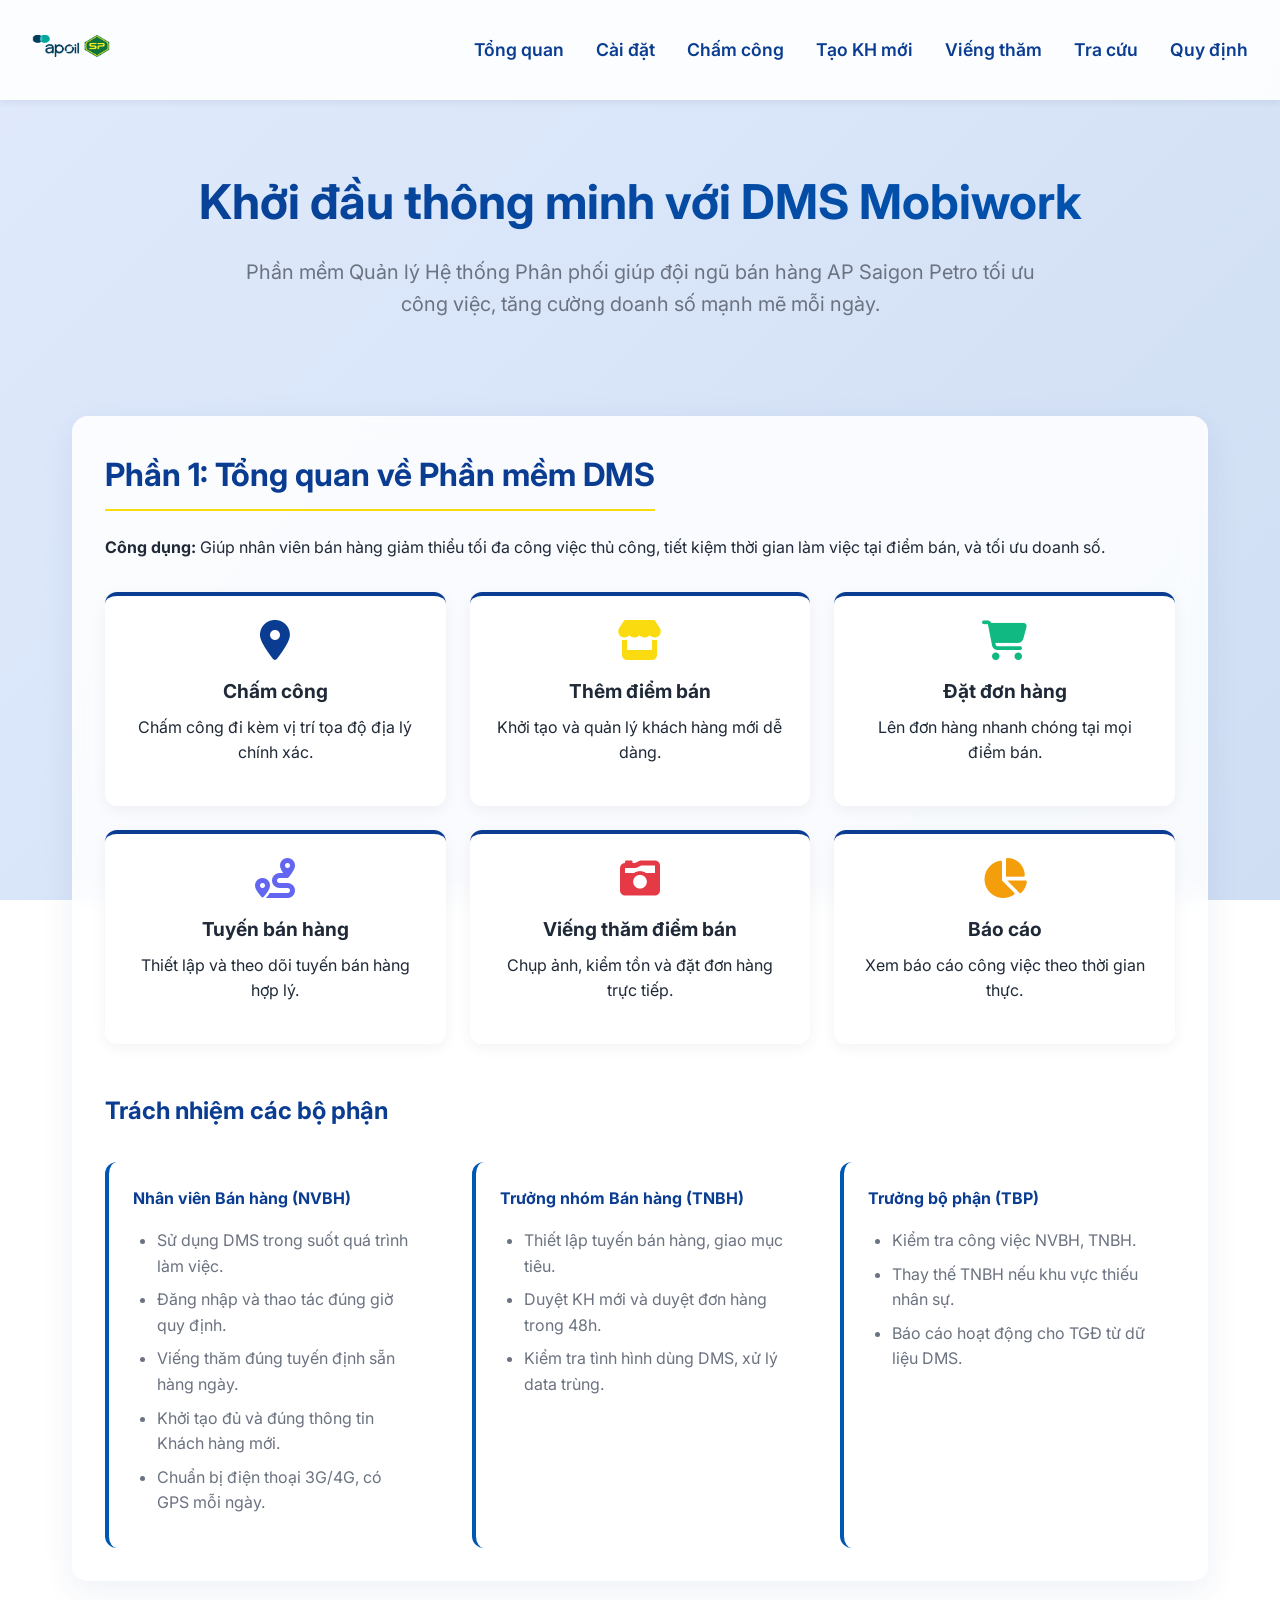
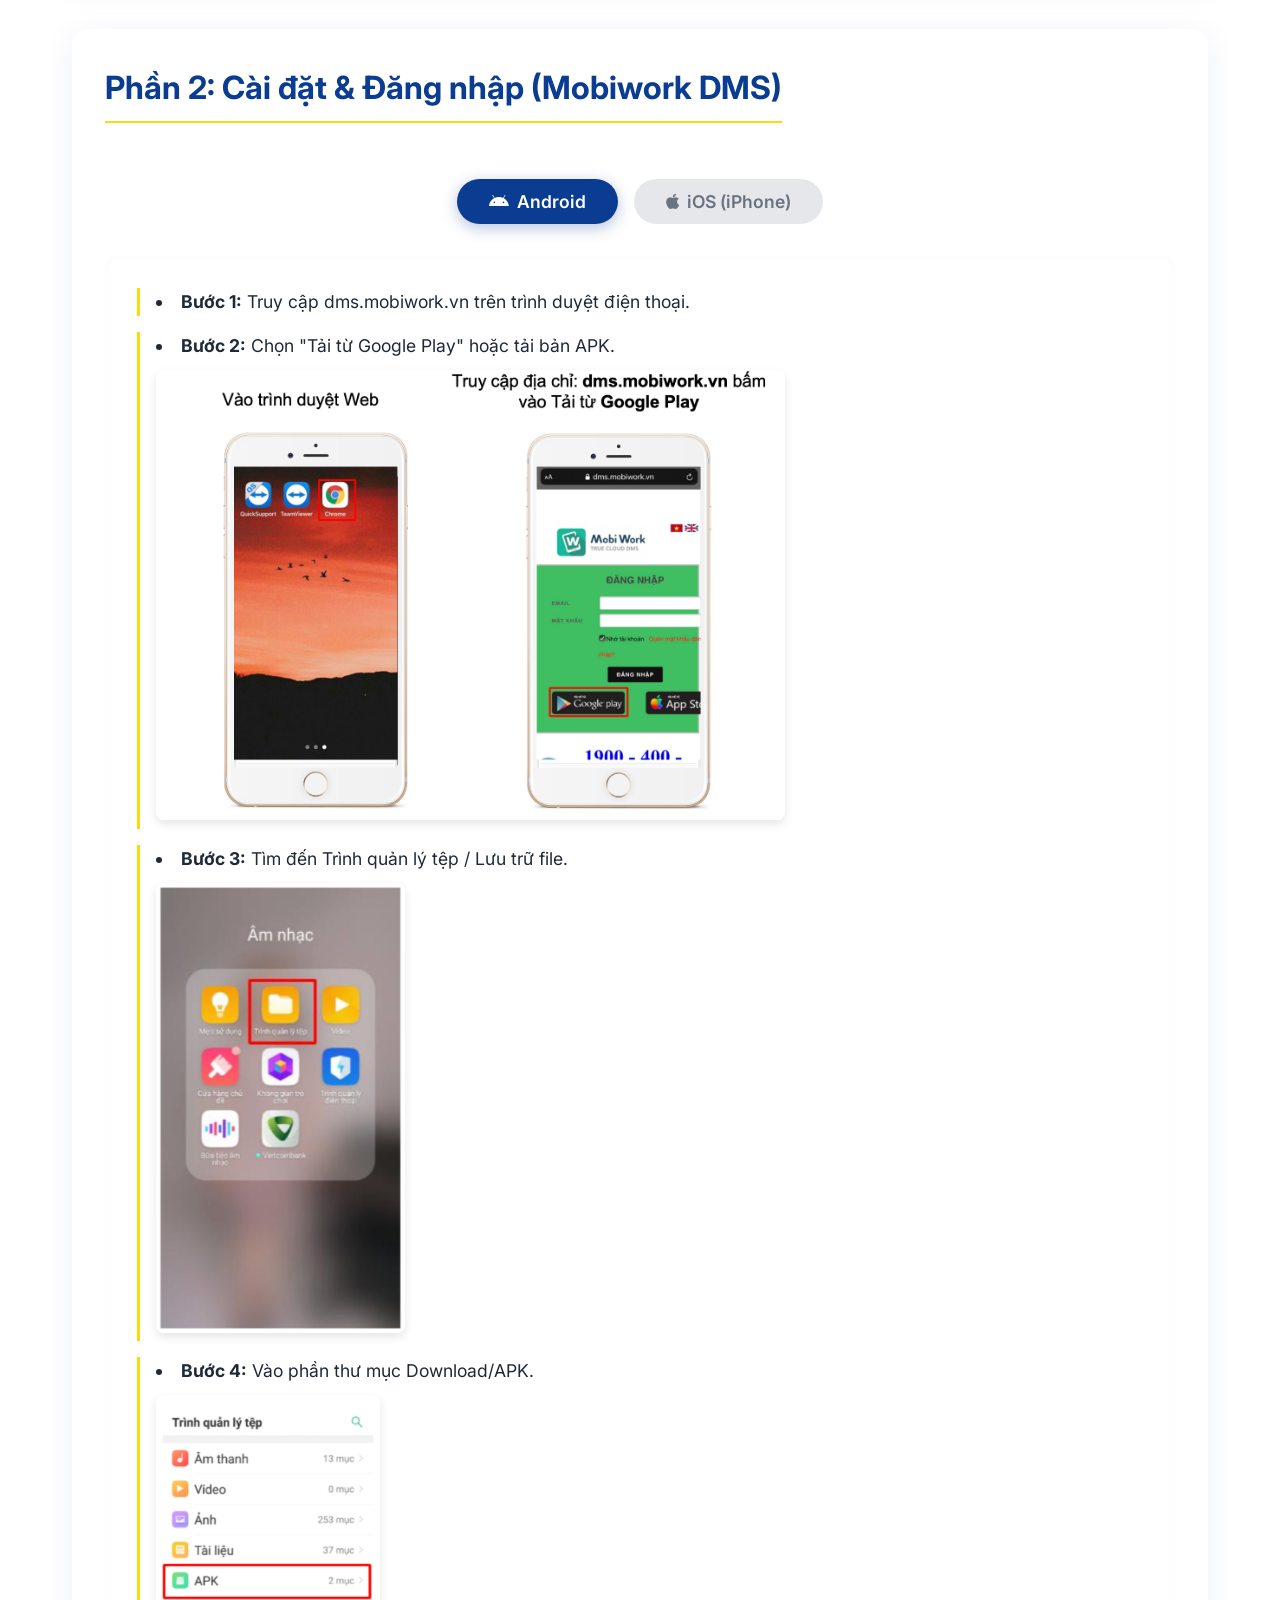
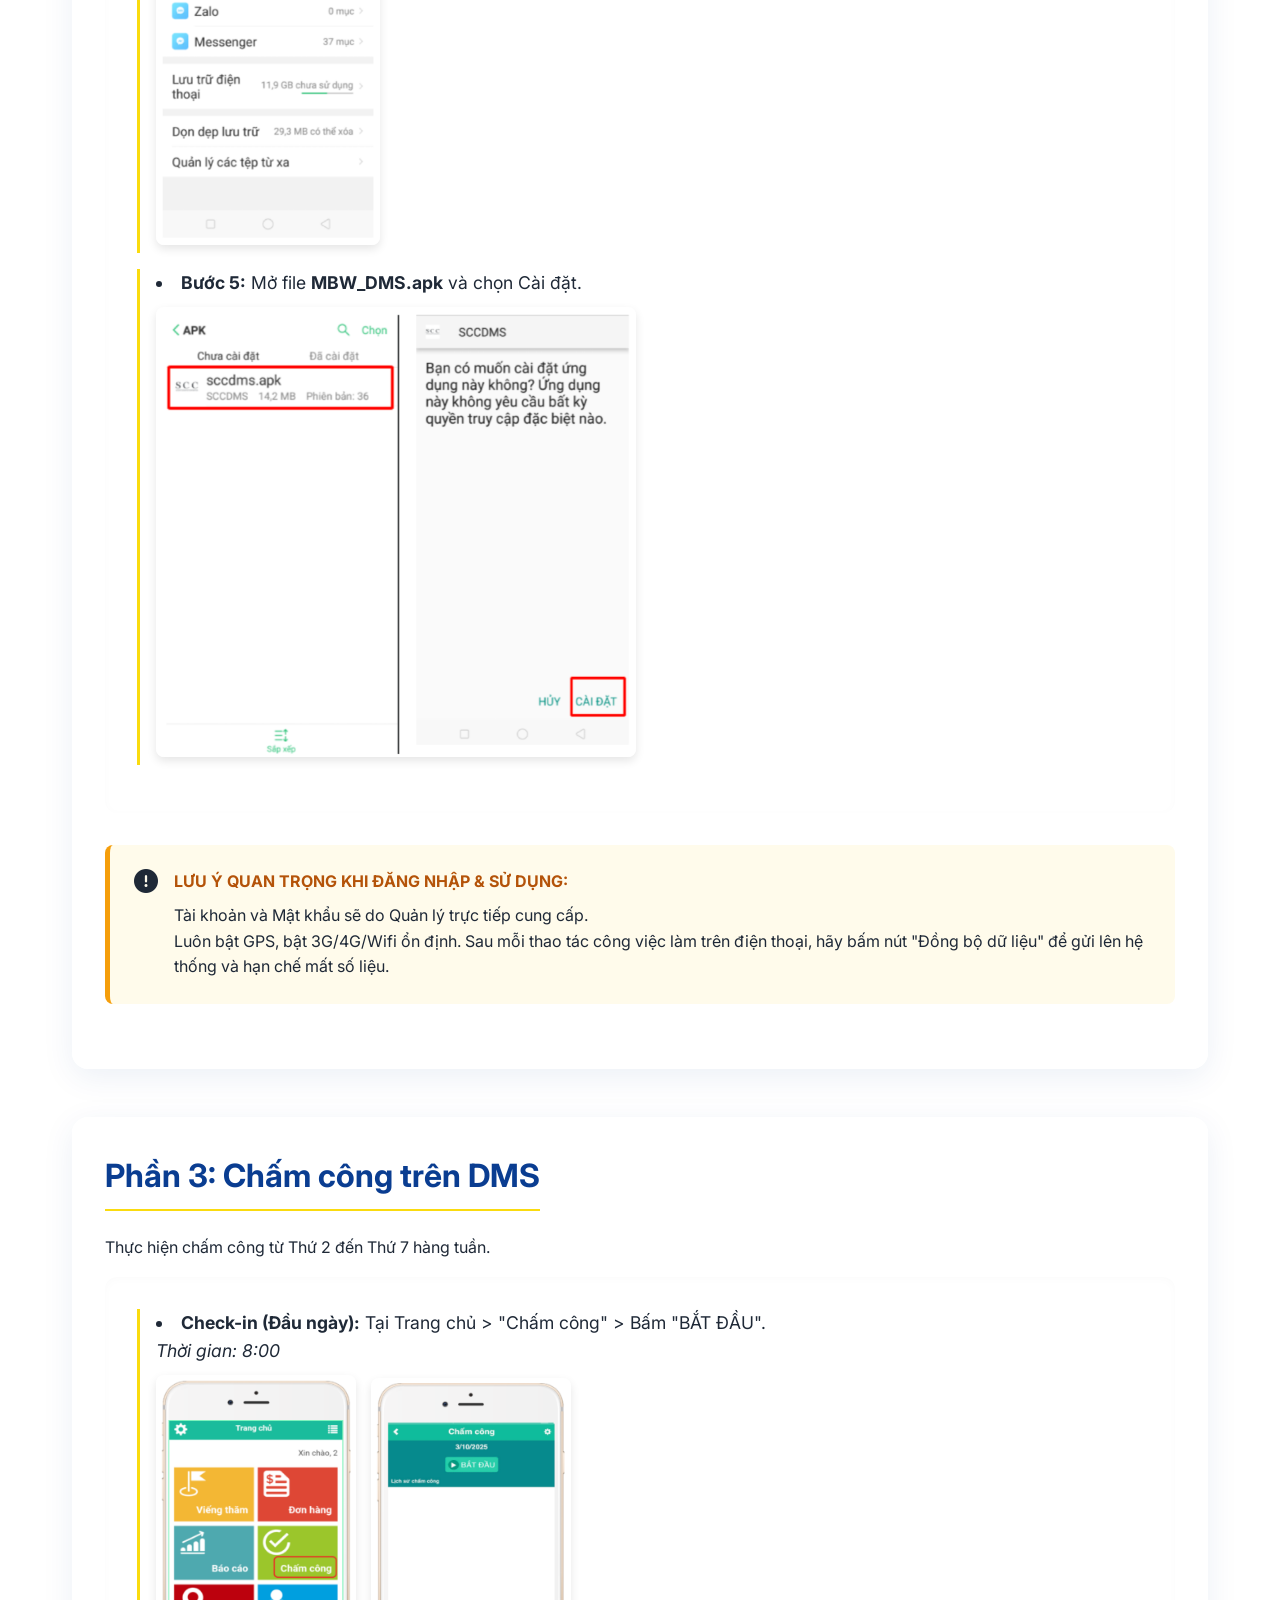
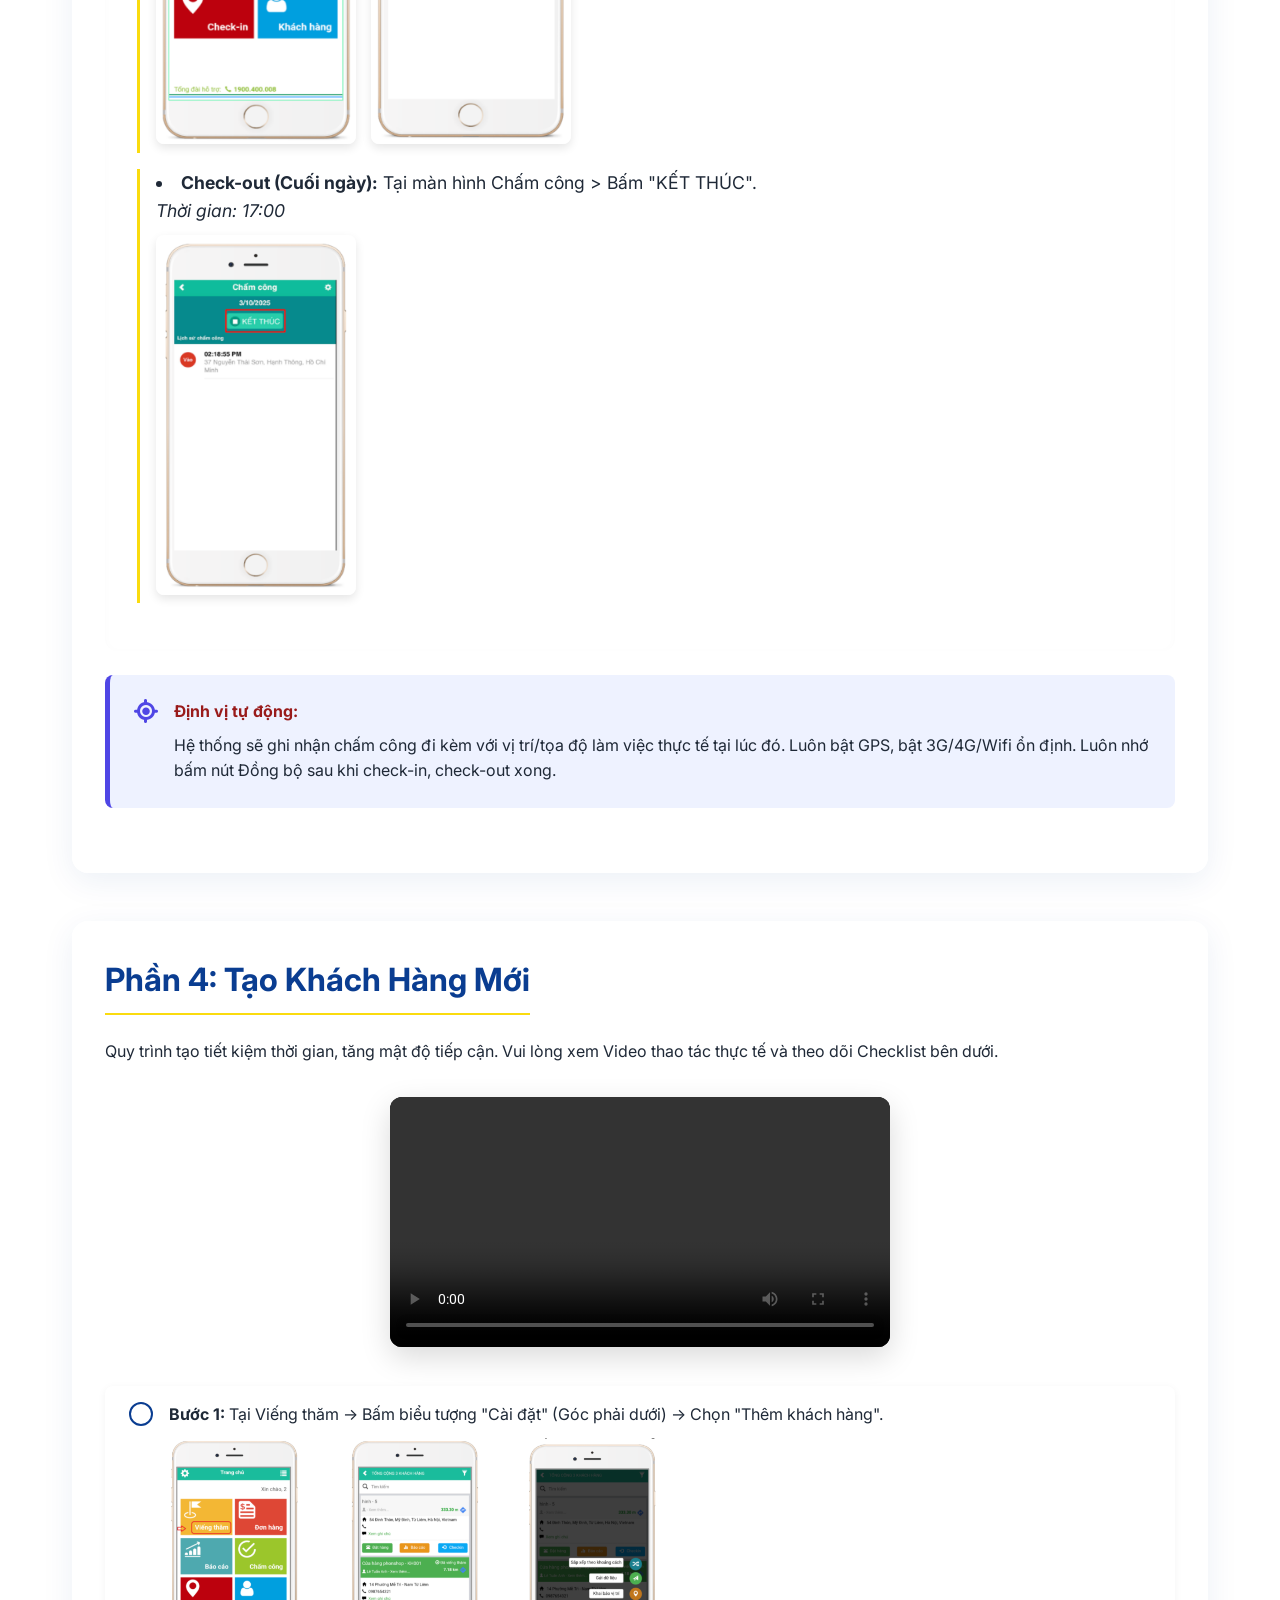
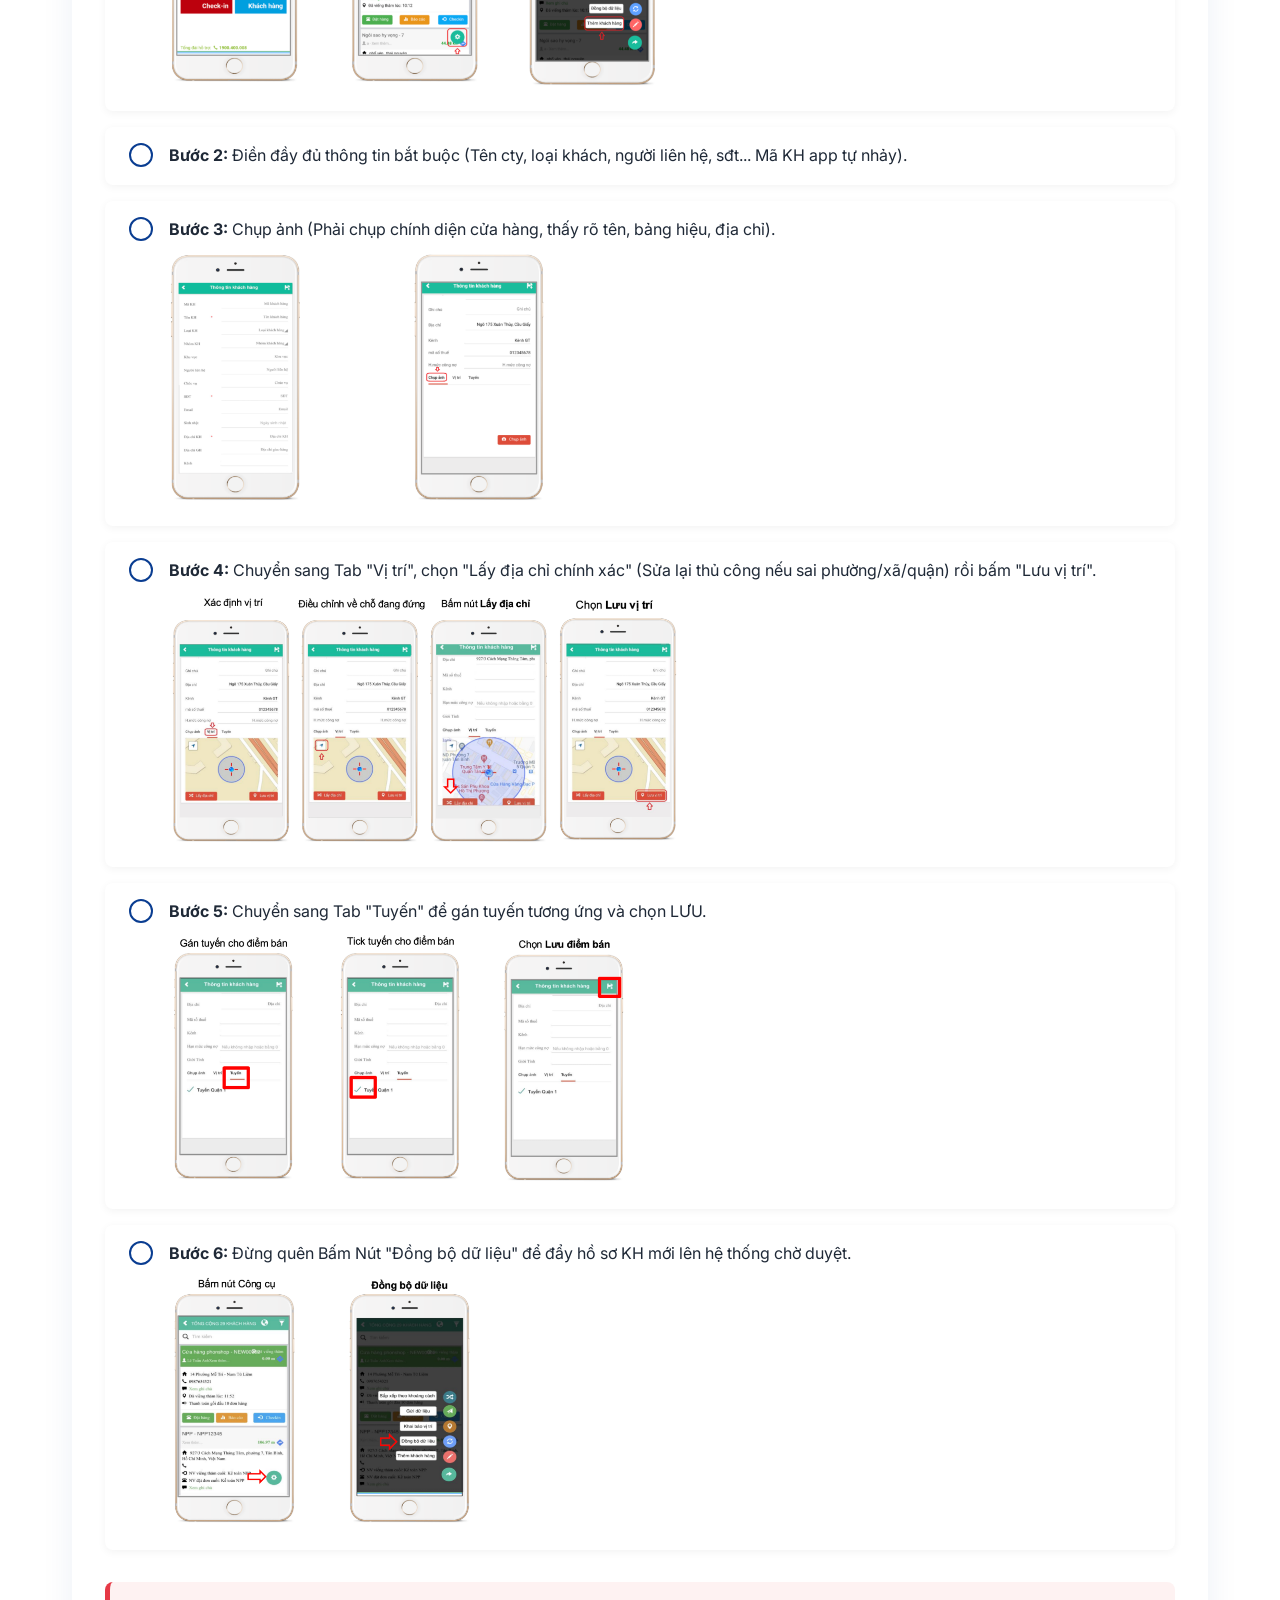
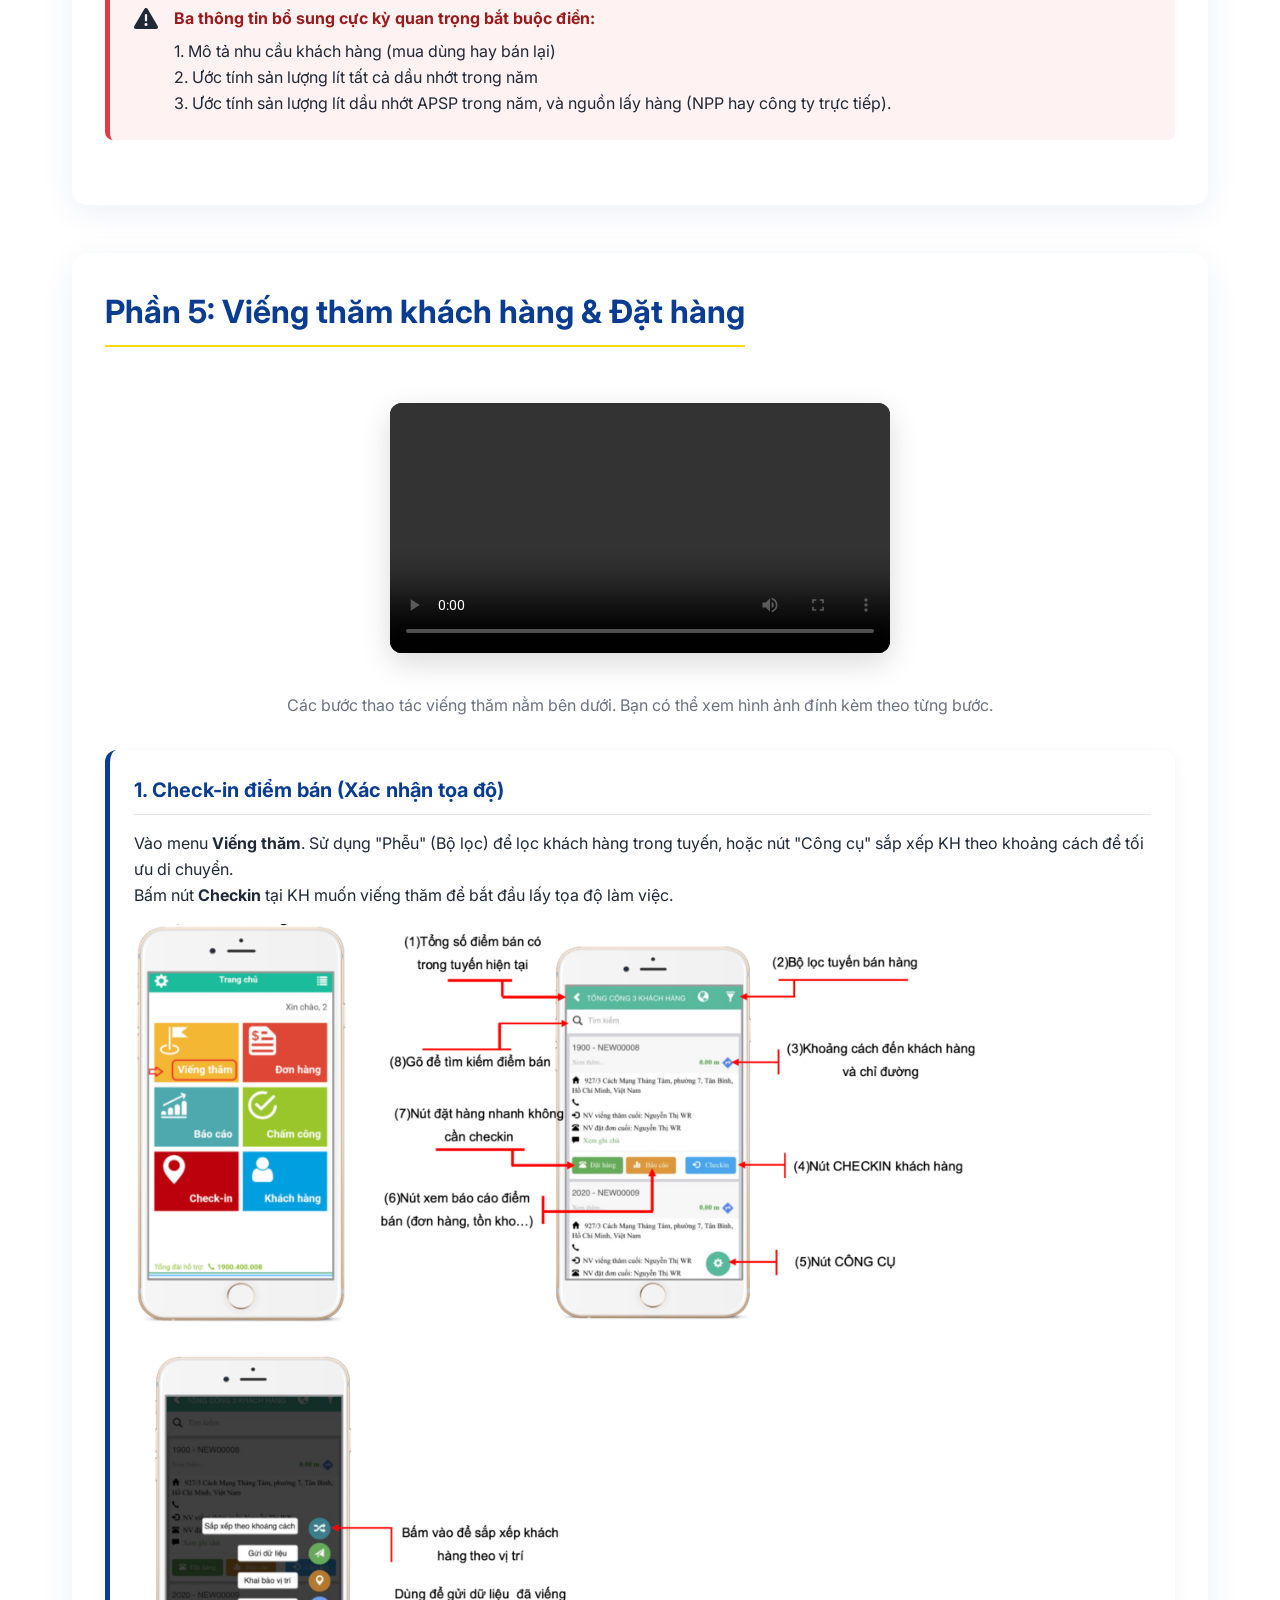
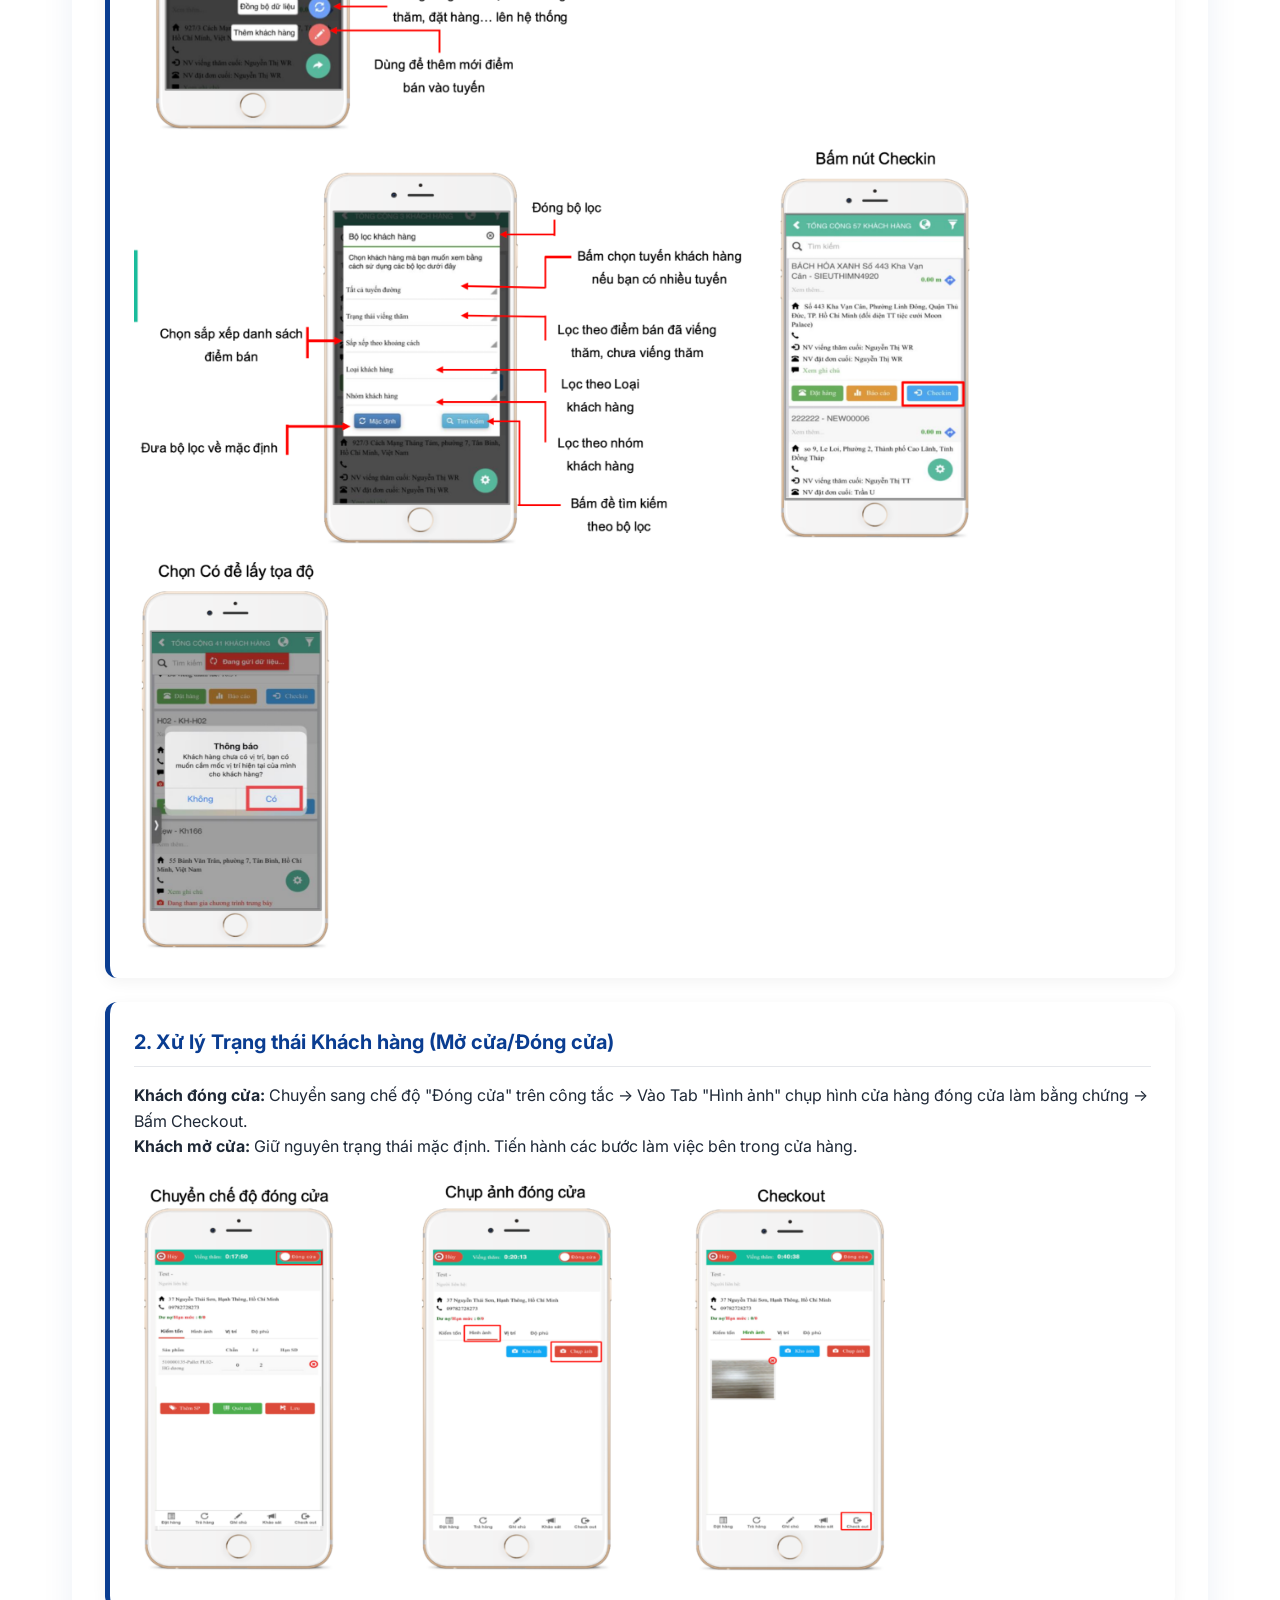
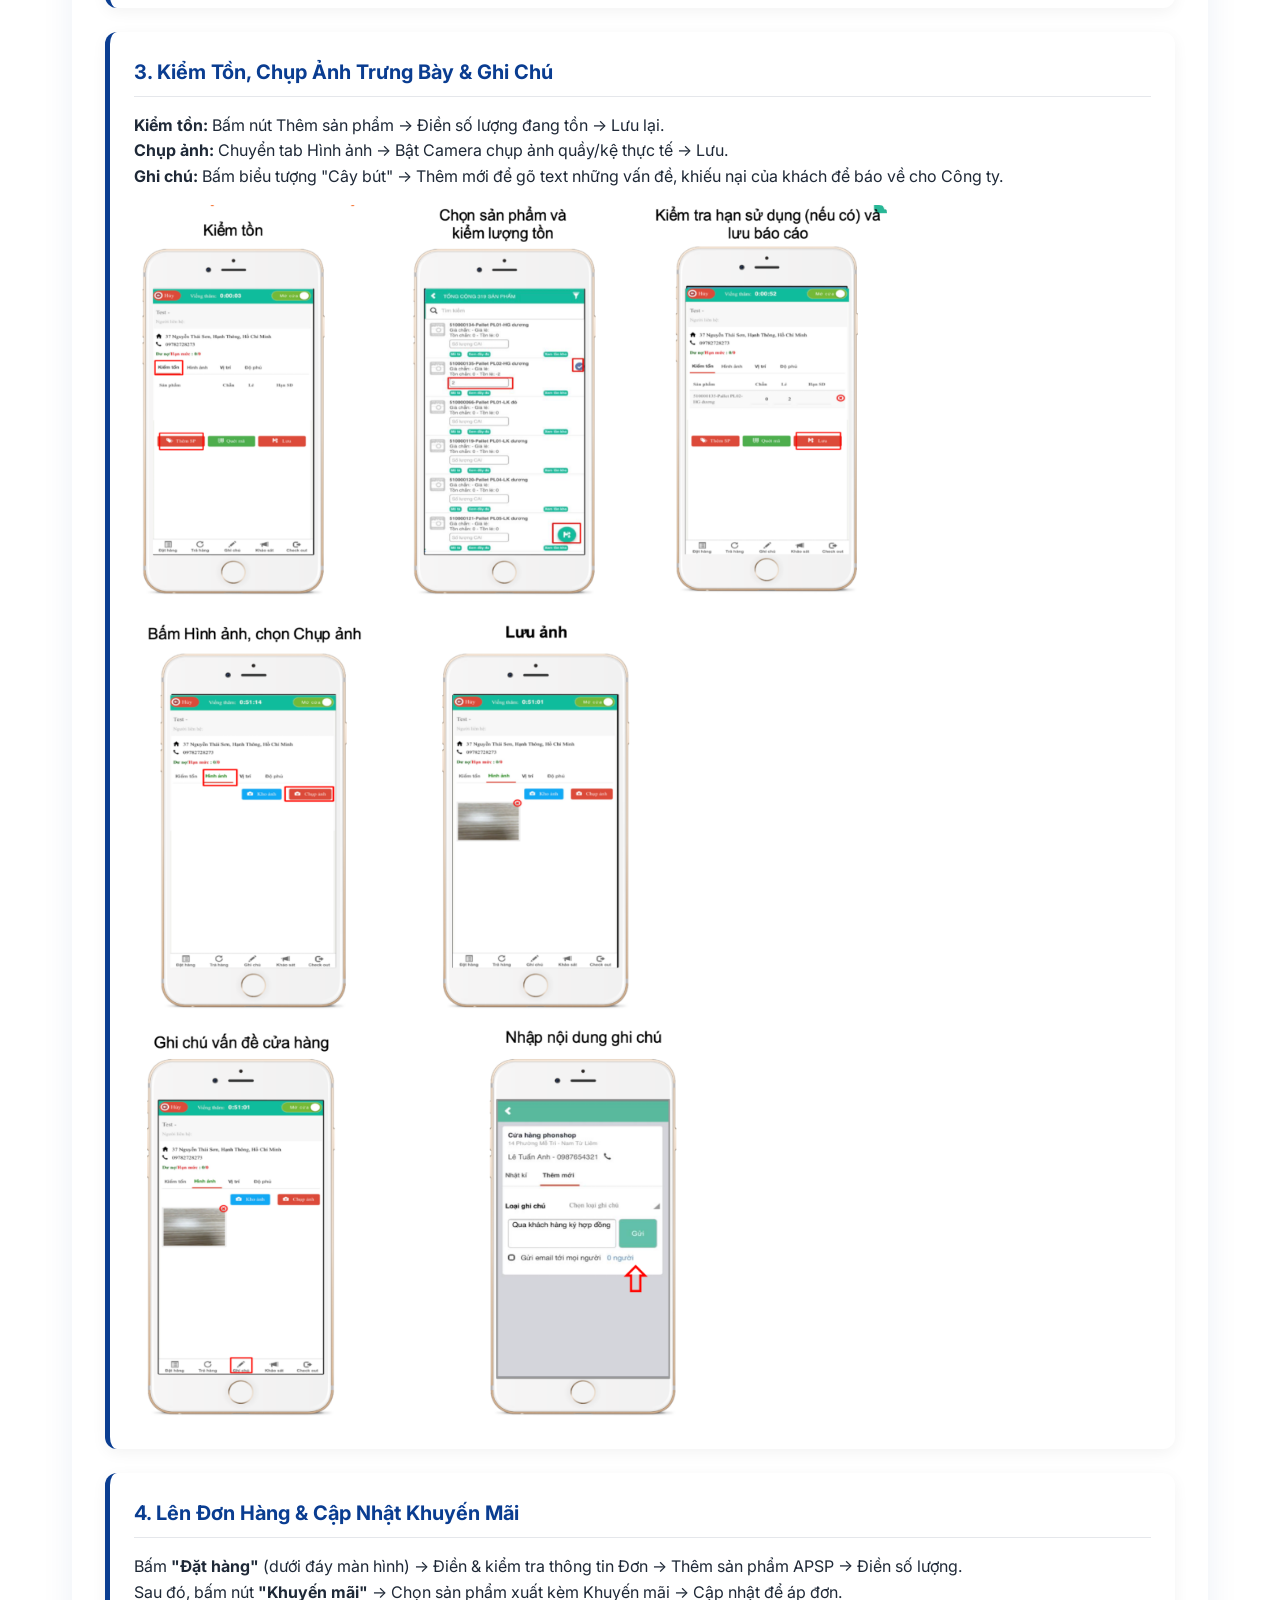
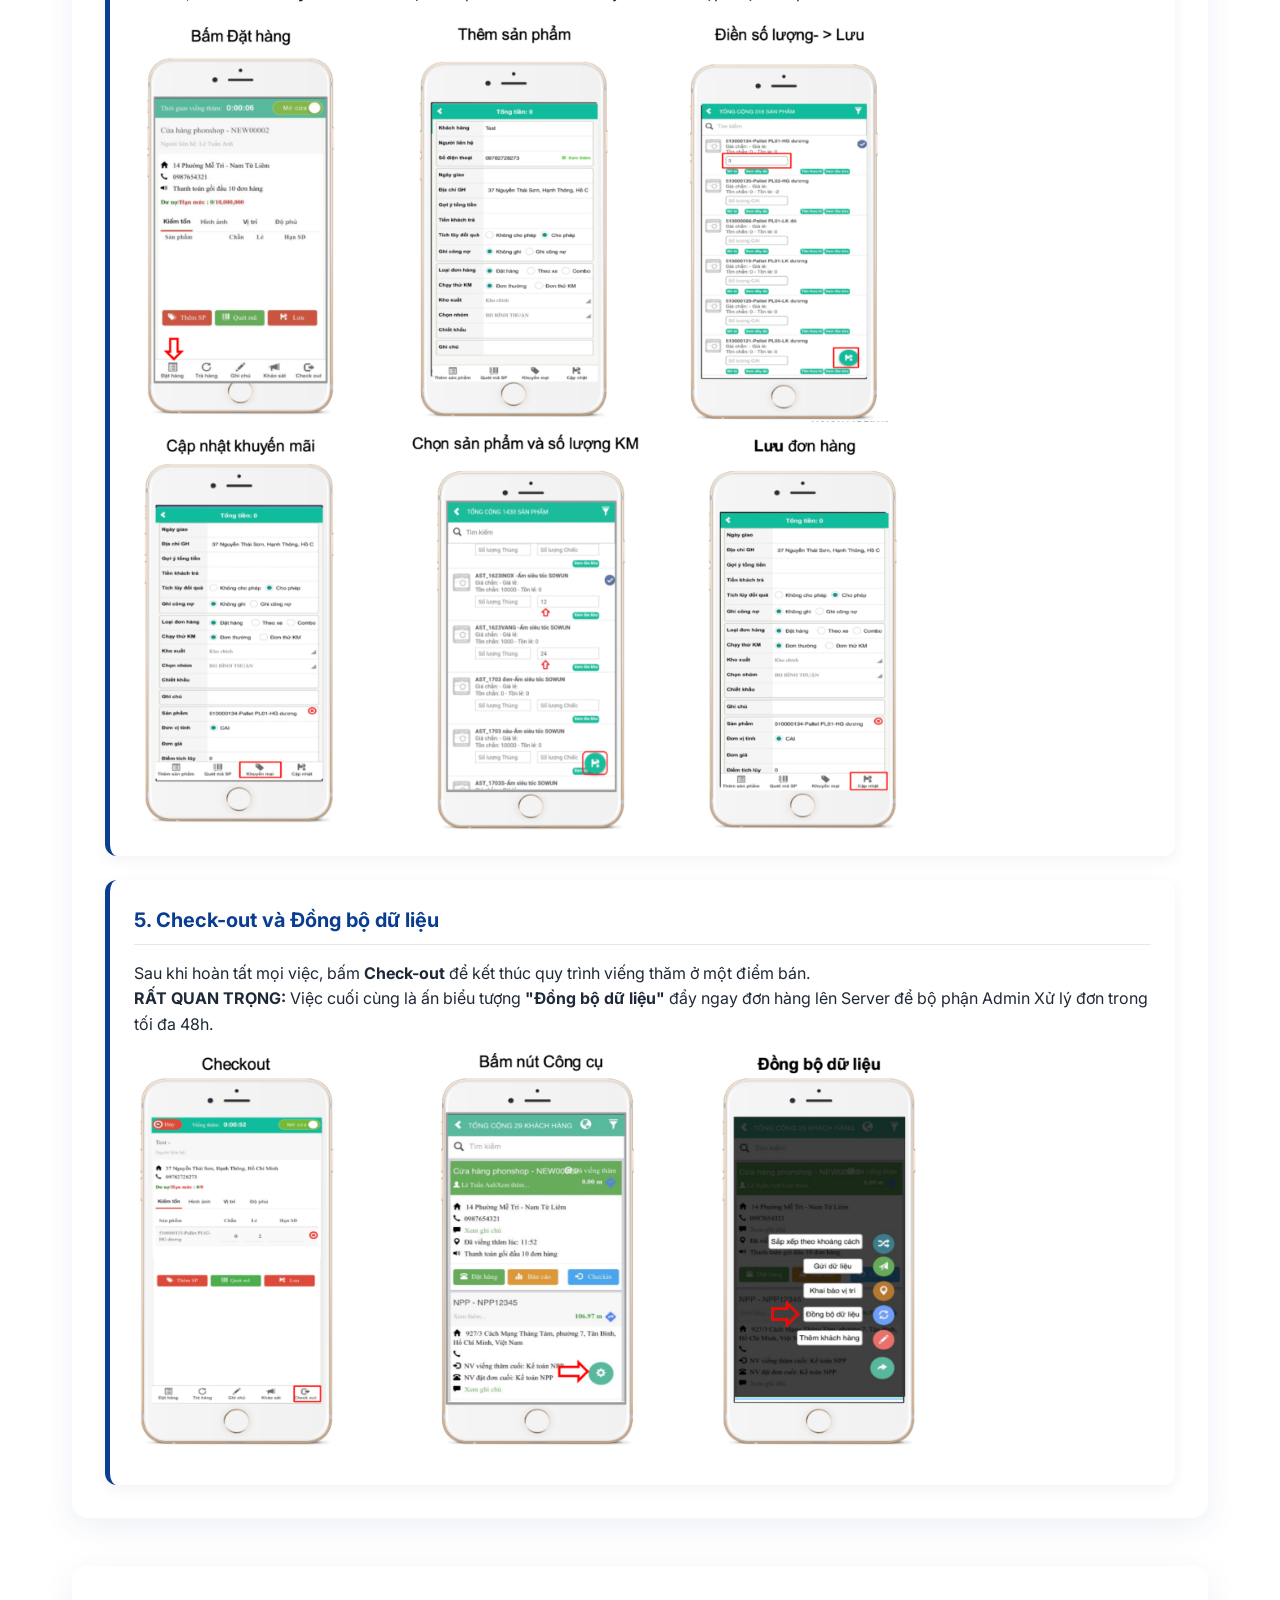
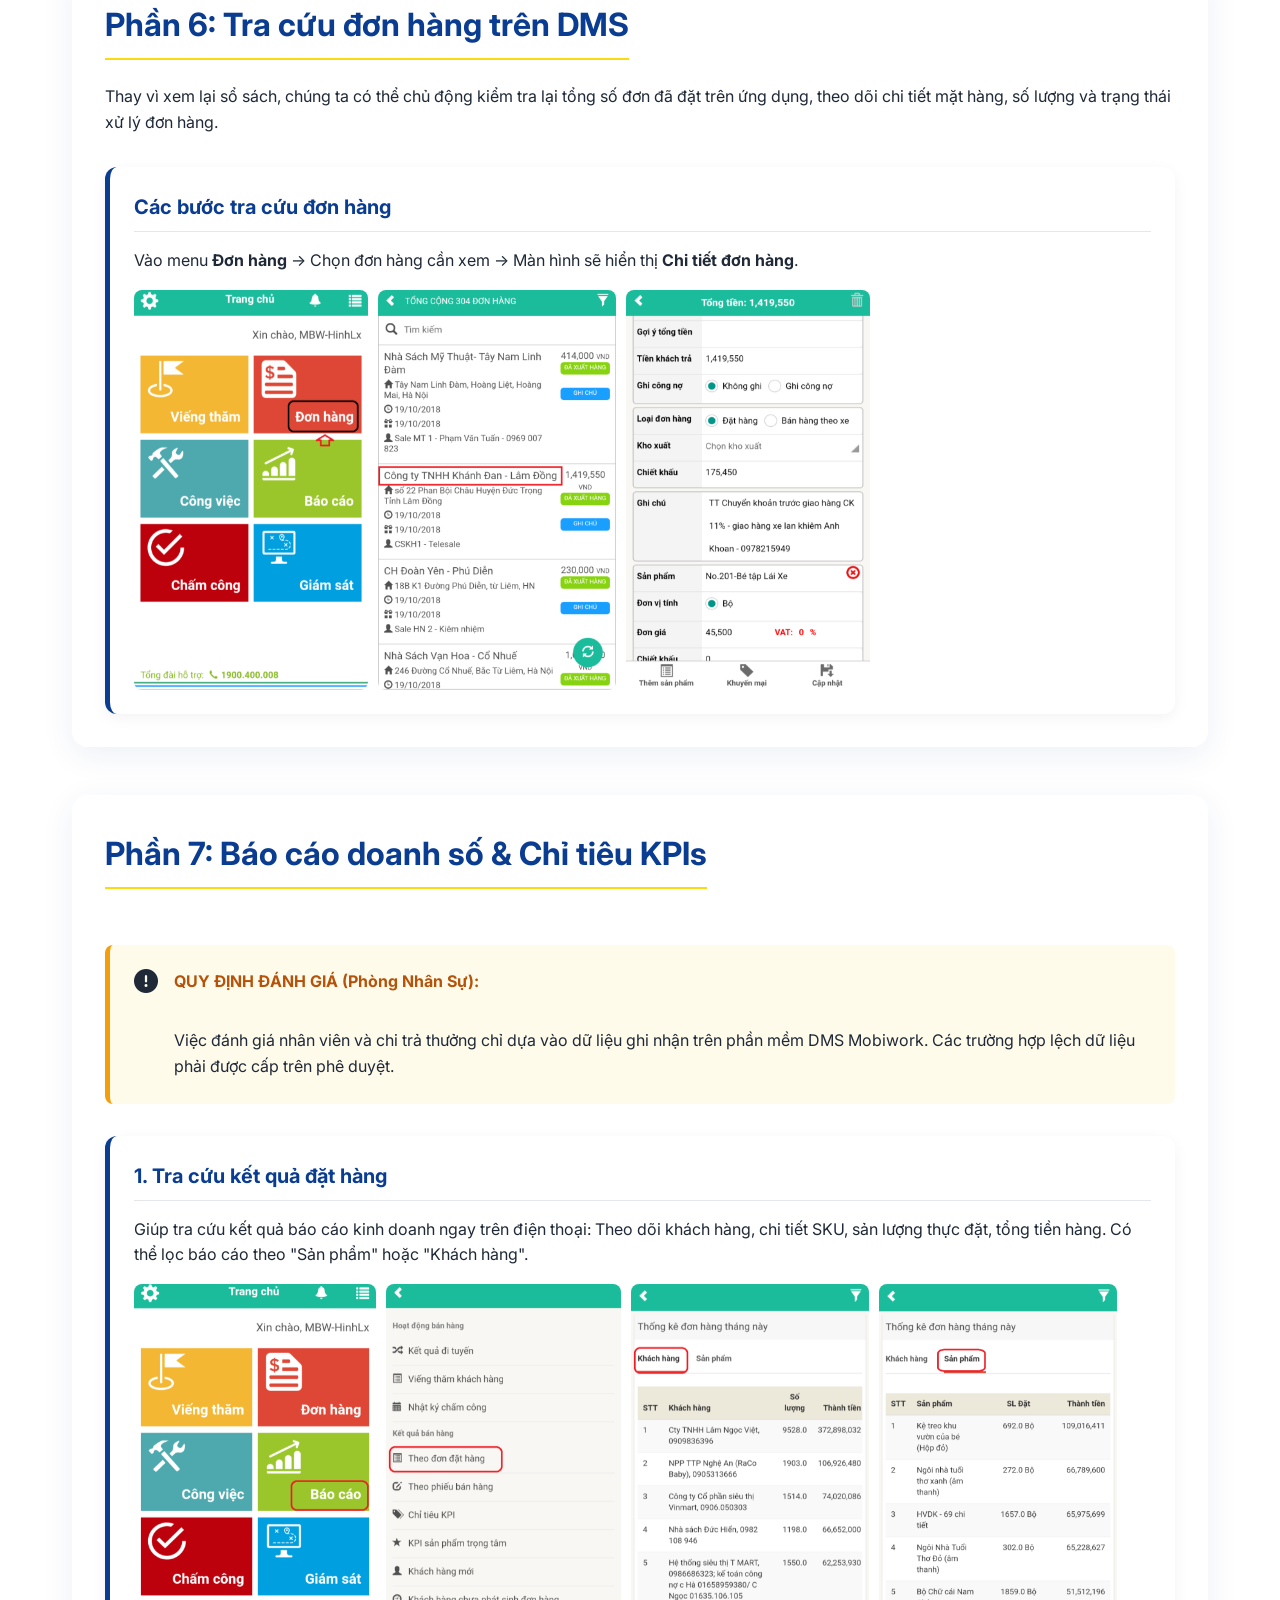
==== commit d7531d13: "Add files via upload" ====
--- a/index.html
+++ b/index.html
@@ -14,7 +14,7 @@
     <header>
         <div class="logo">
             <!-- Using the APSP Logo -->
-            <img src="../LogoSP-new2024-FINAL%20(1.1)_Bo2LogoAPSP-2024.png" alt="AP Saigon Petro Logo">
+            <img src="./assets/logo.png" alt="AP Saigon Petro Logo">
         </div>
         <nav>
             <ul>
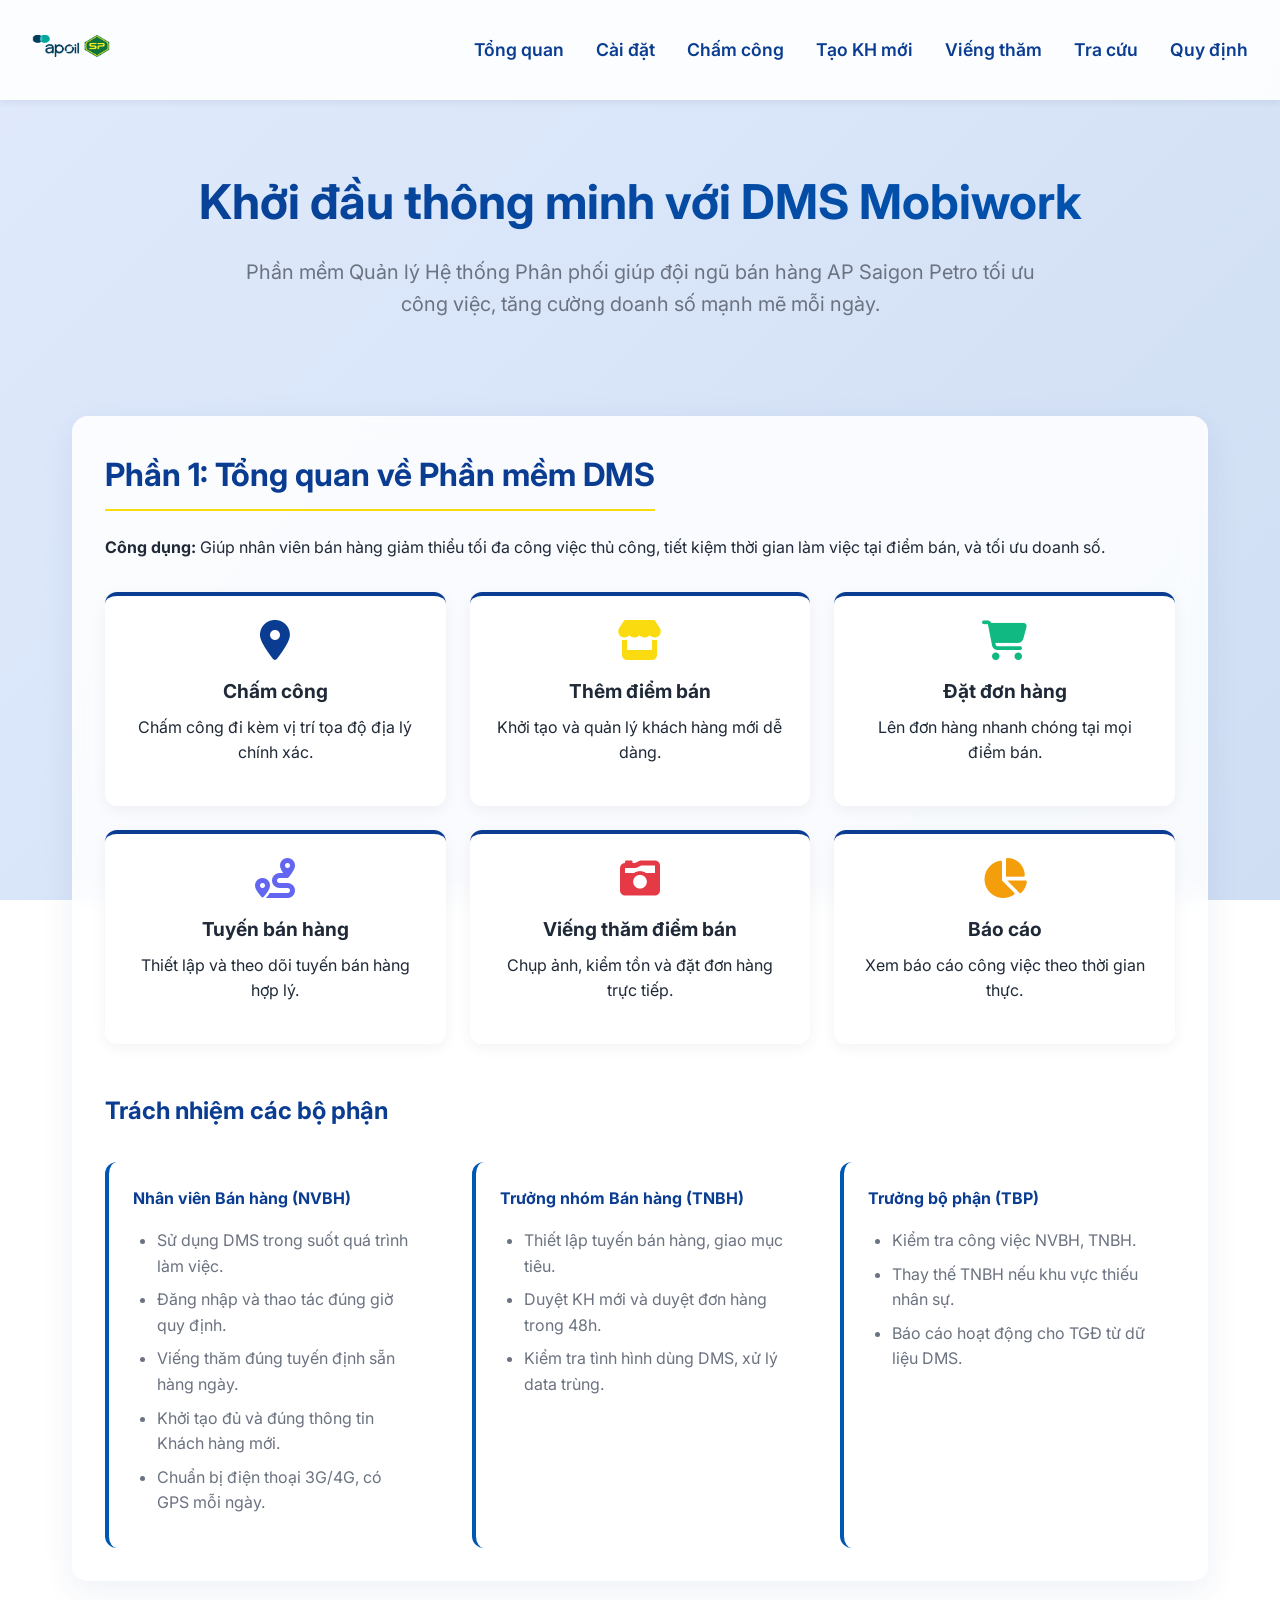
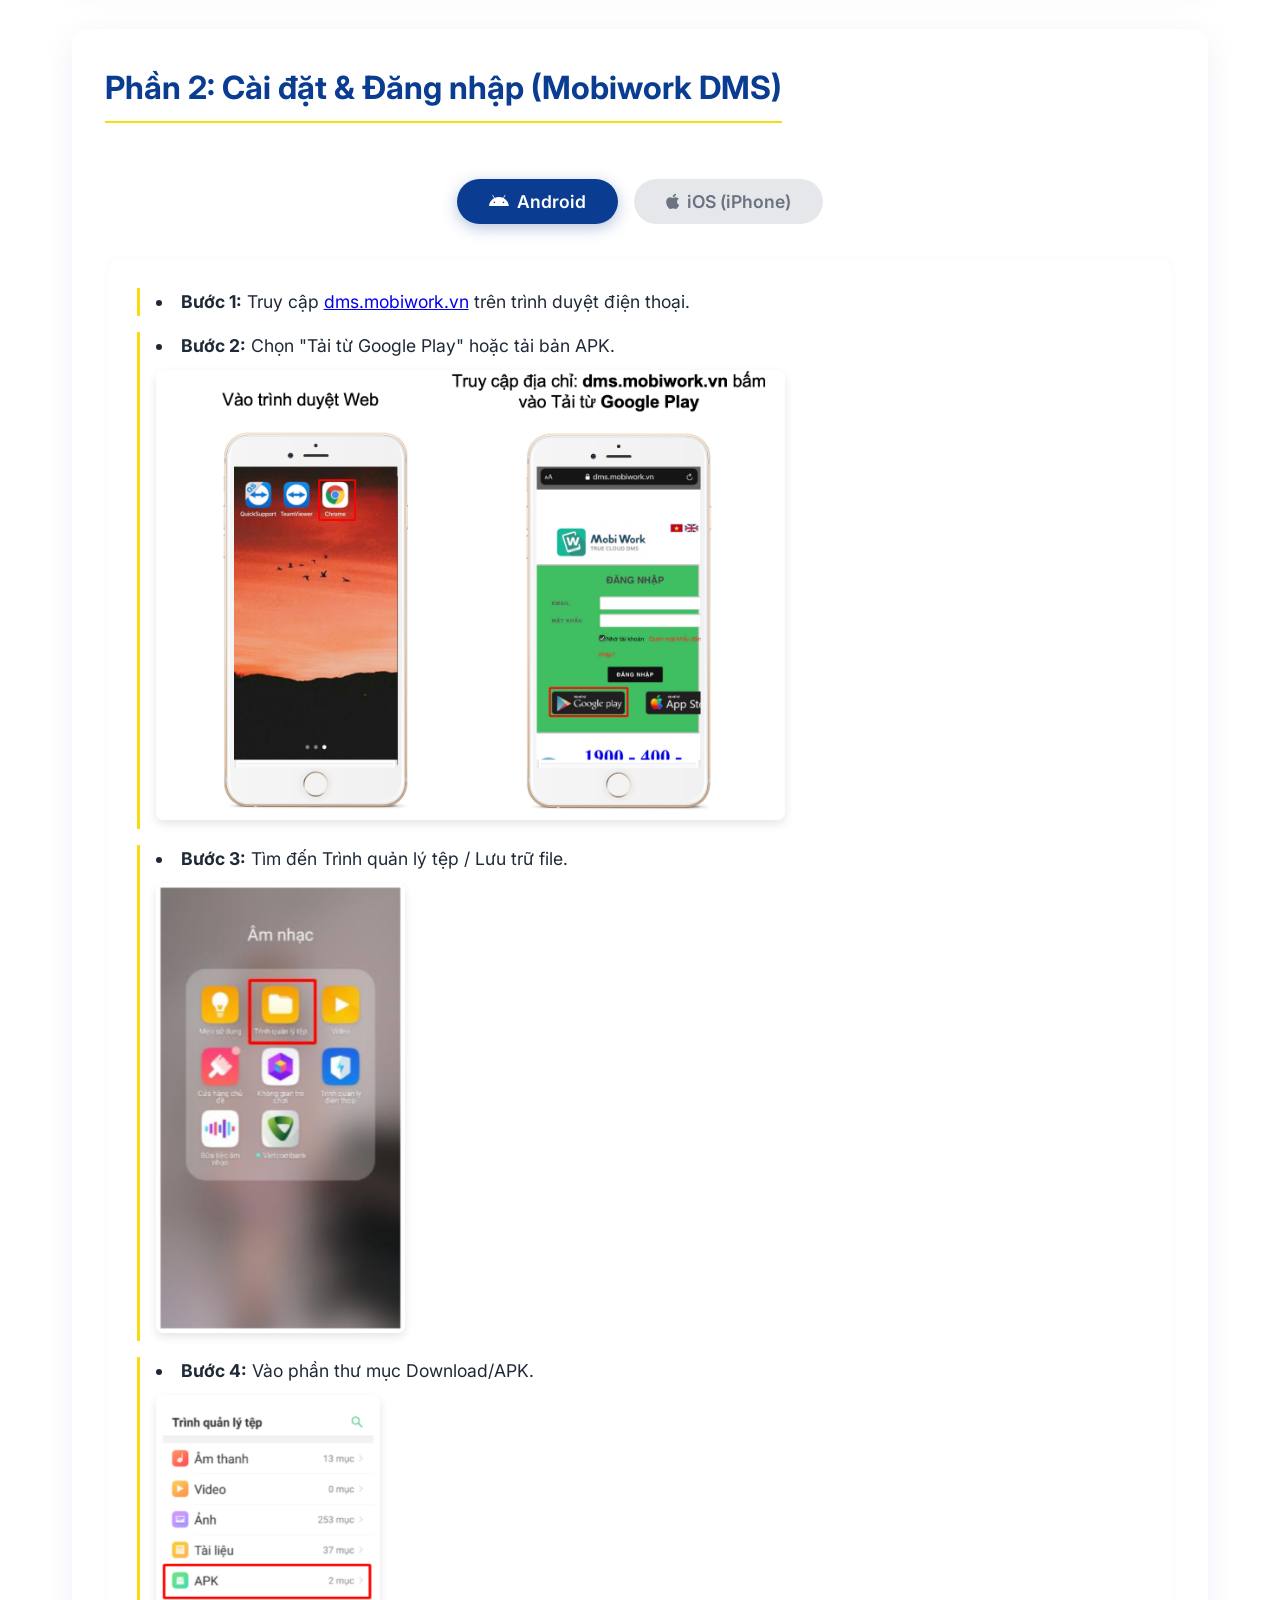
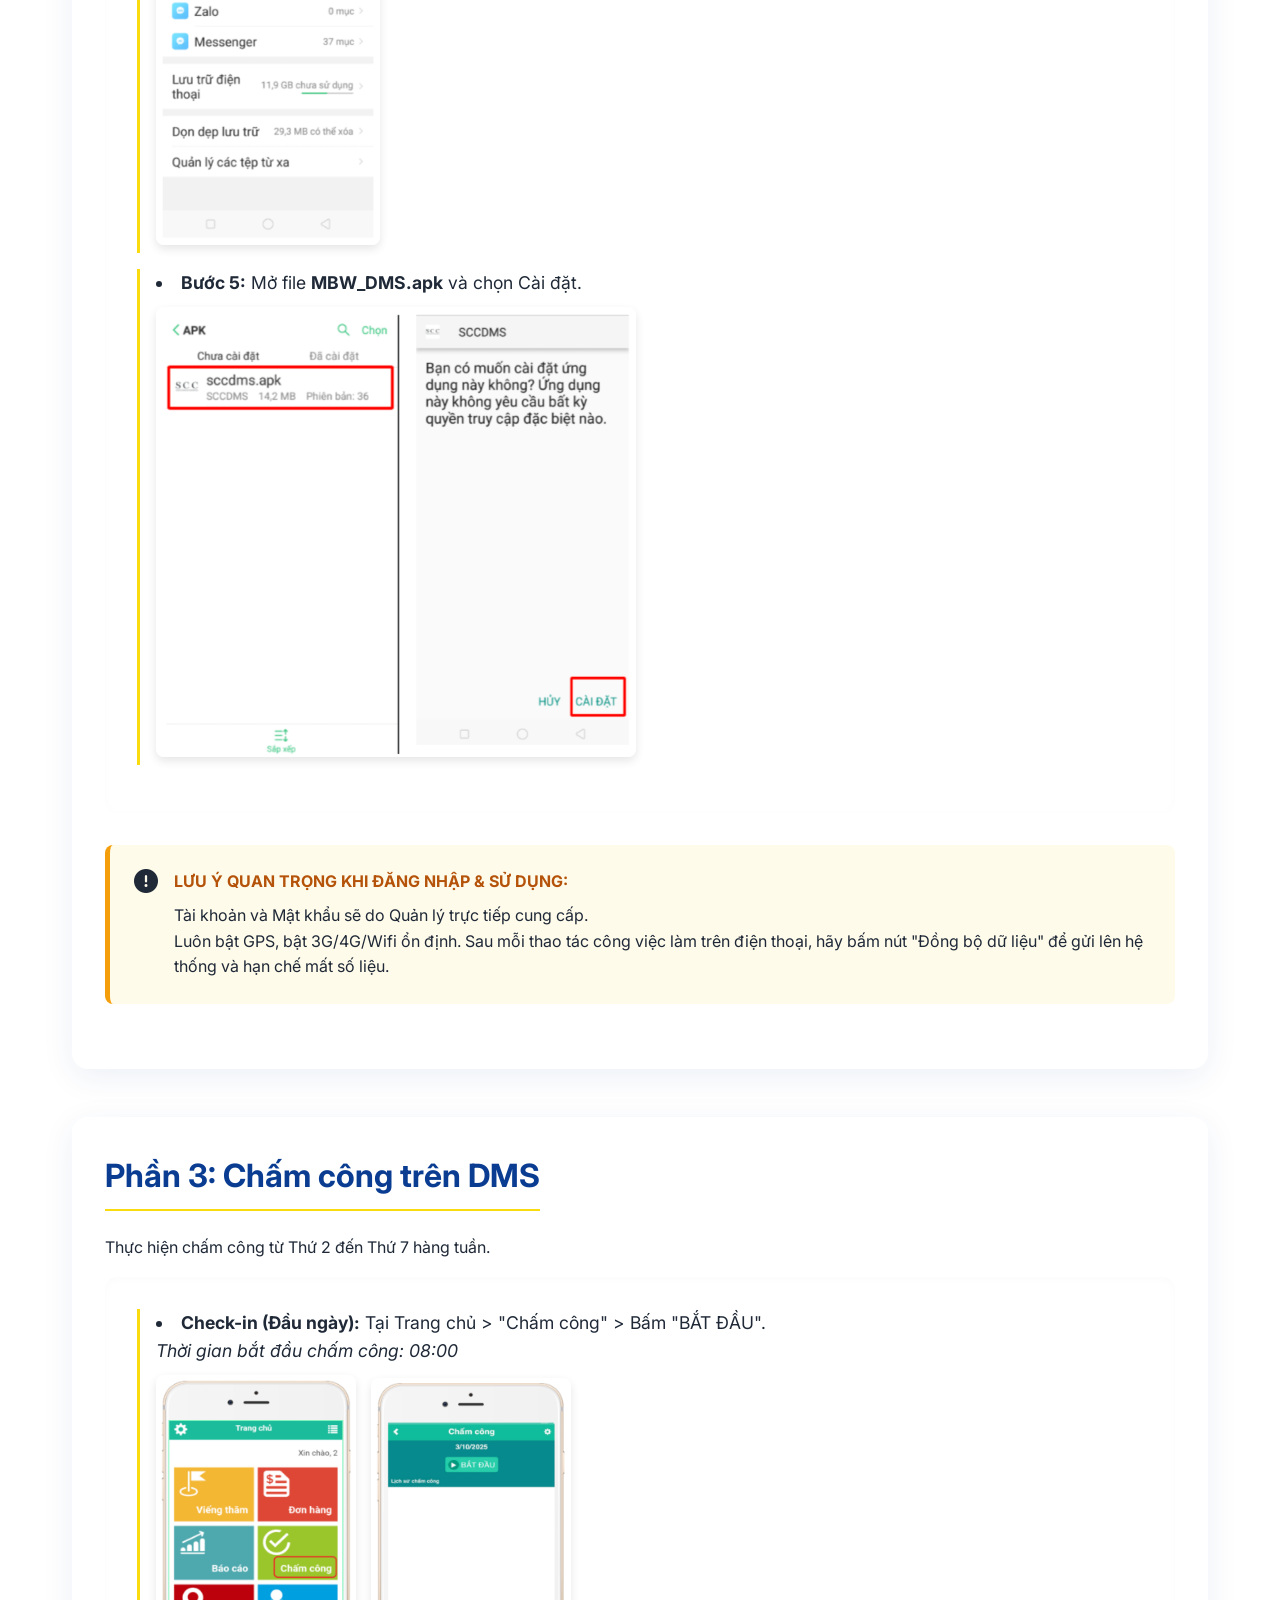
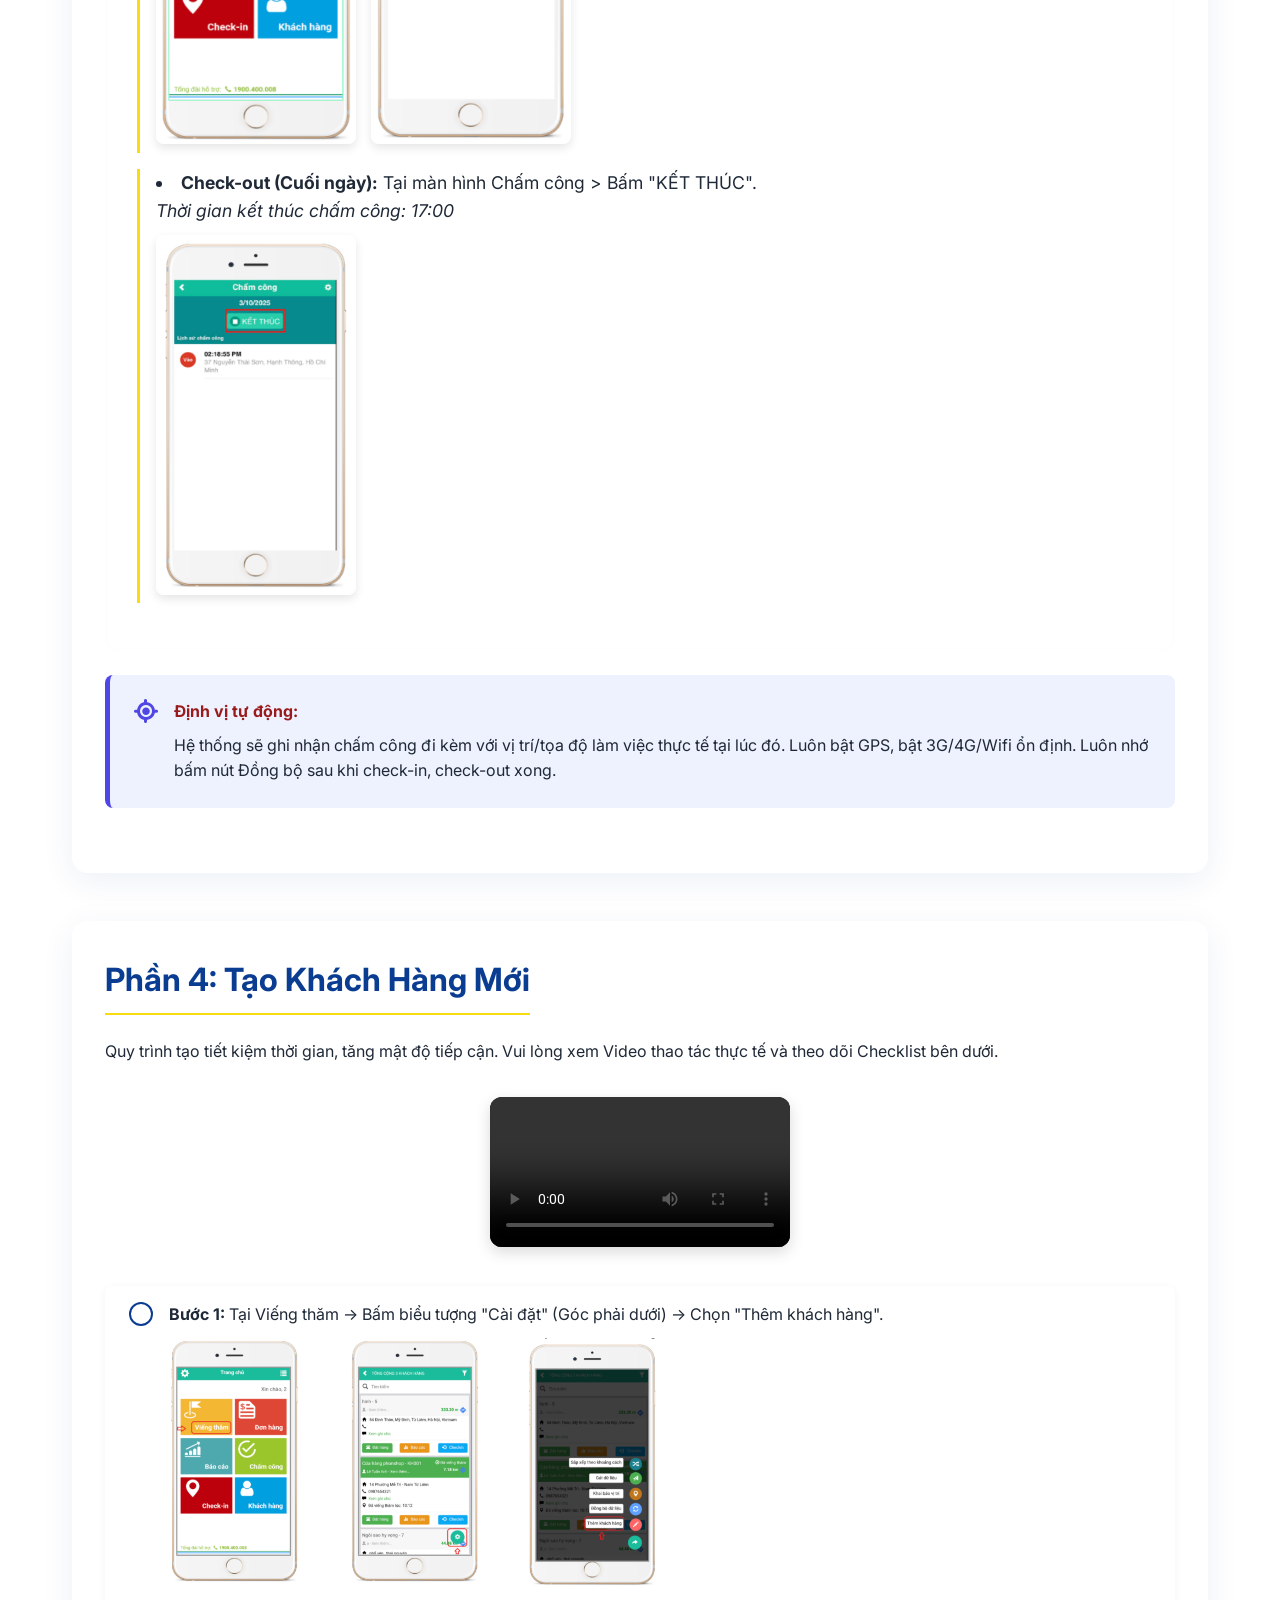
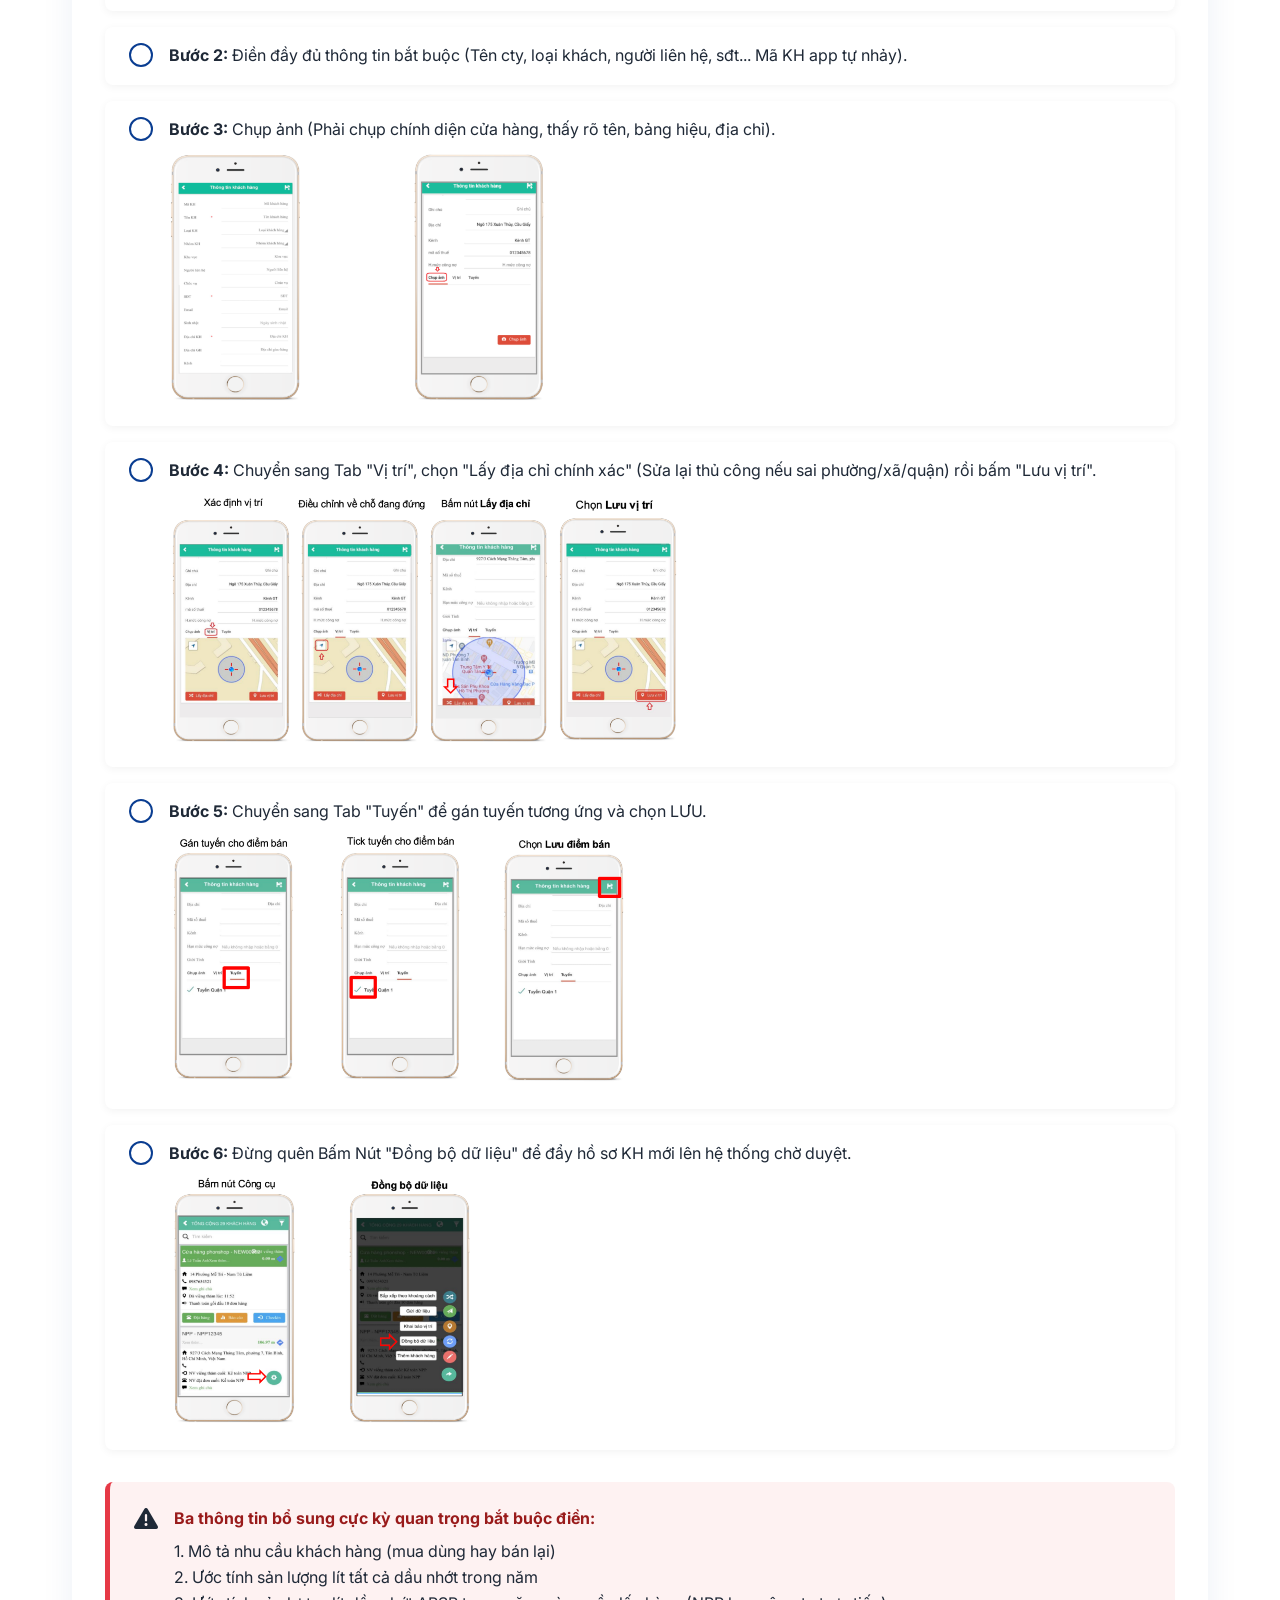
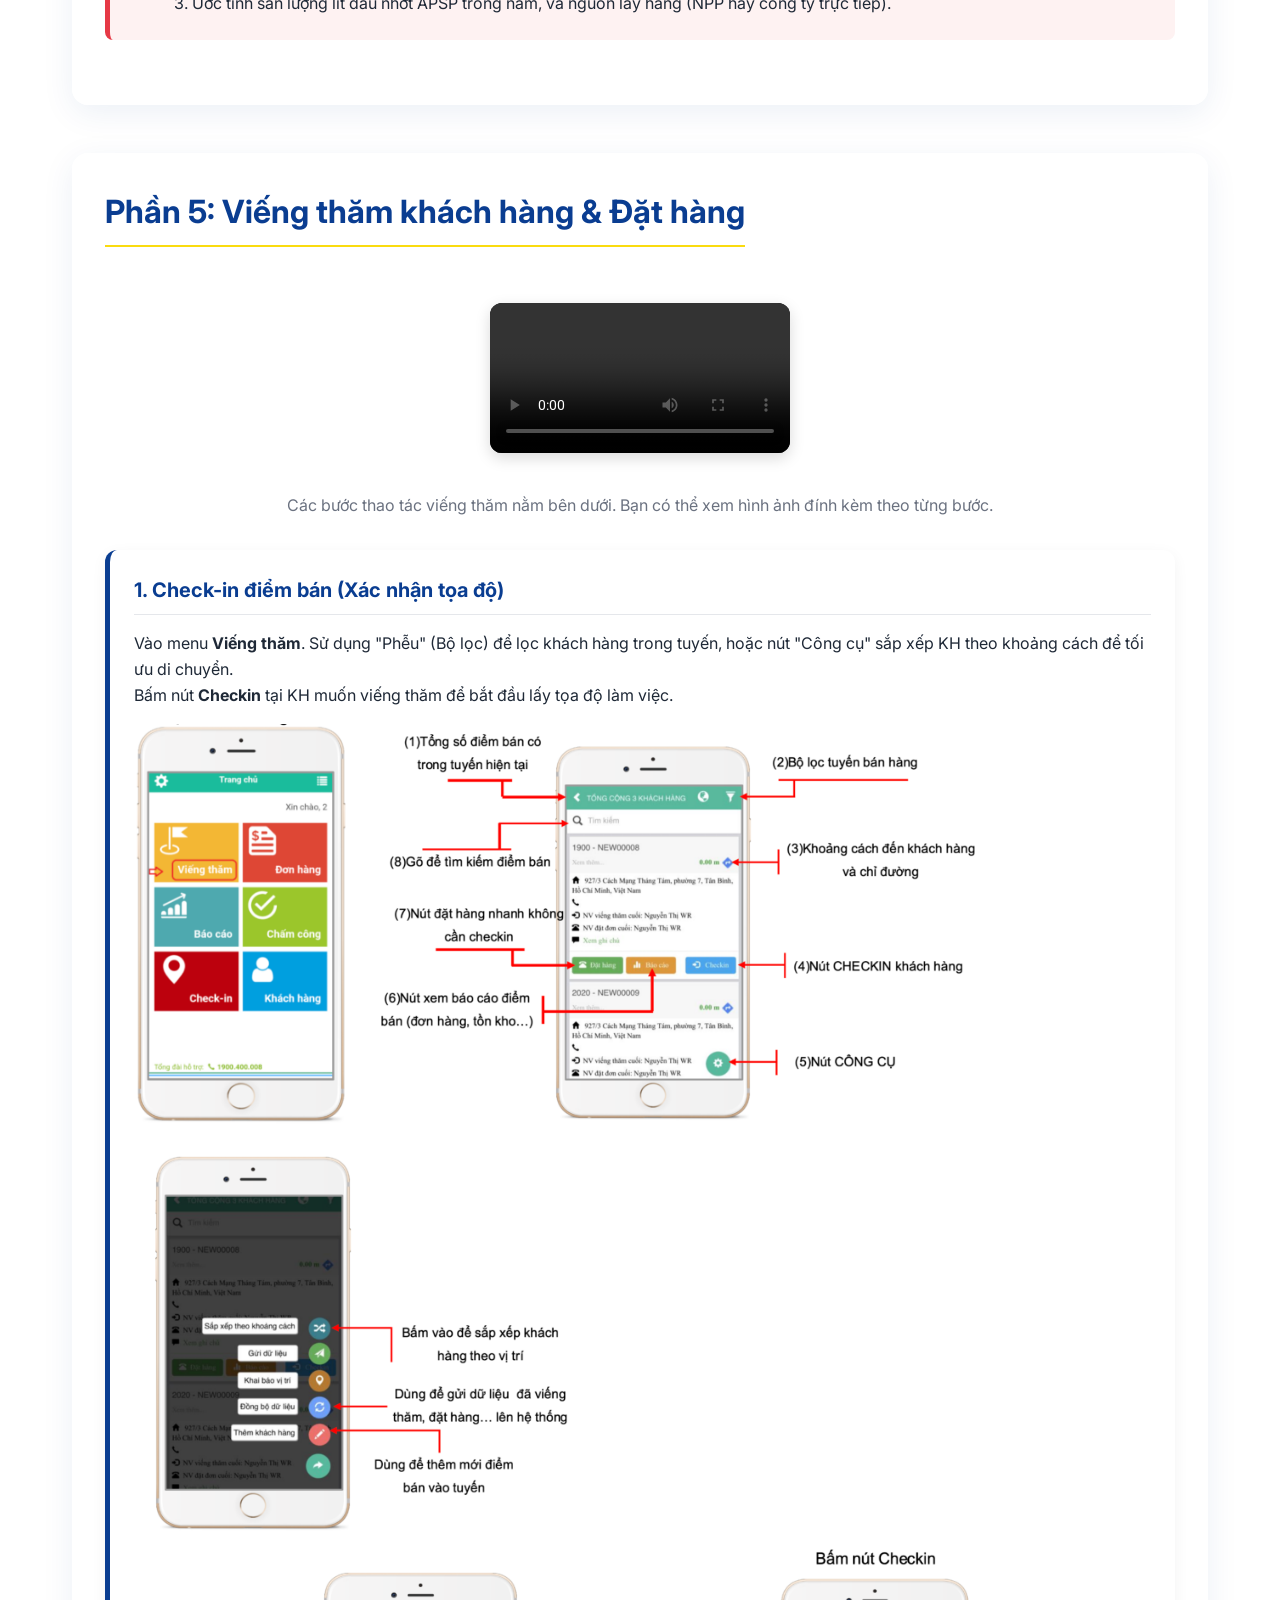
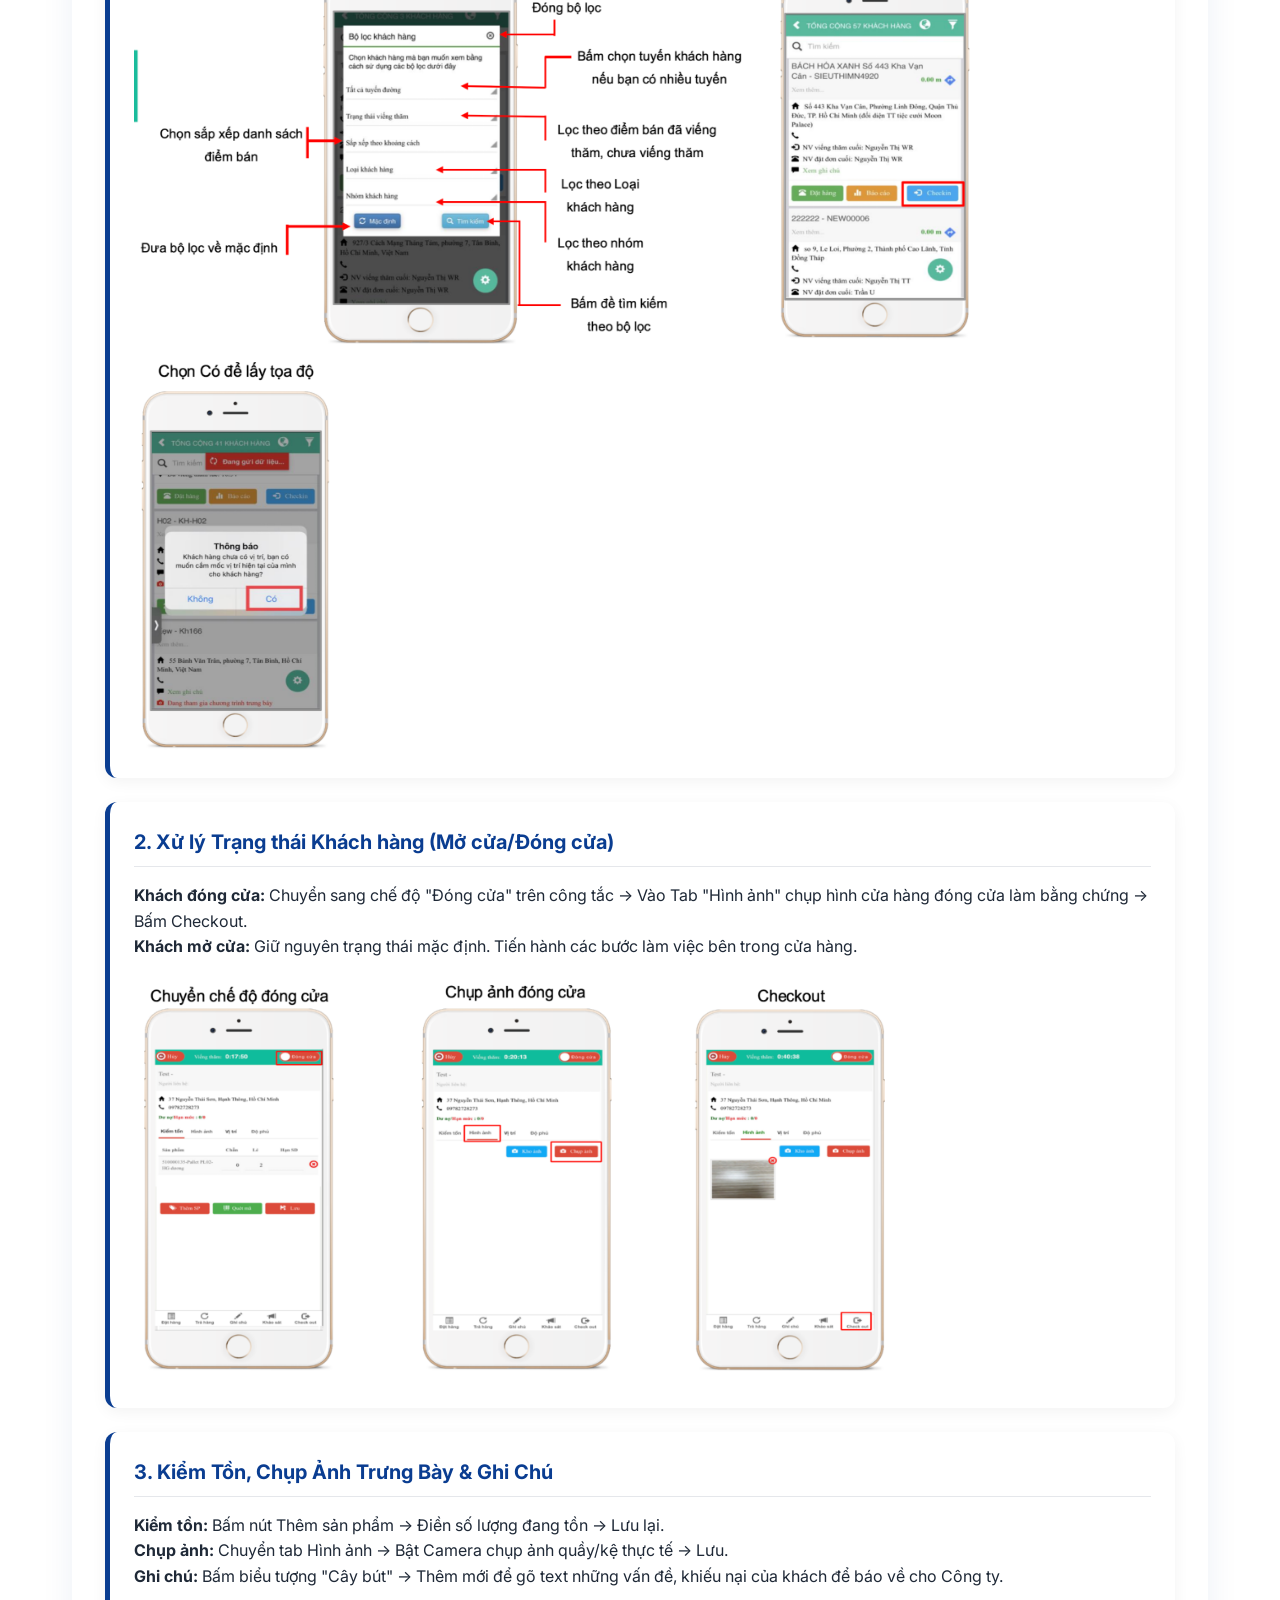
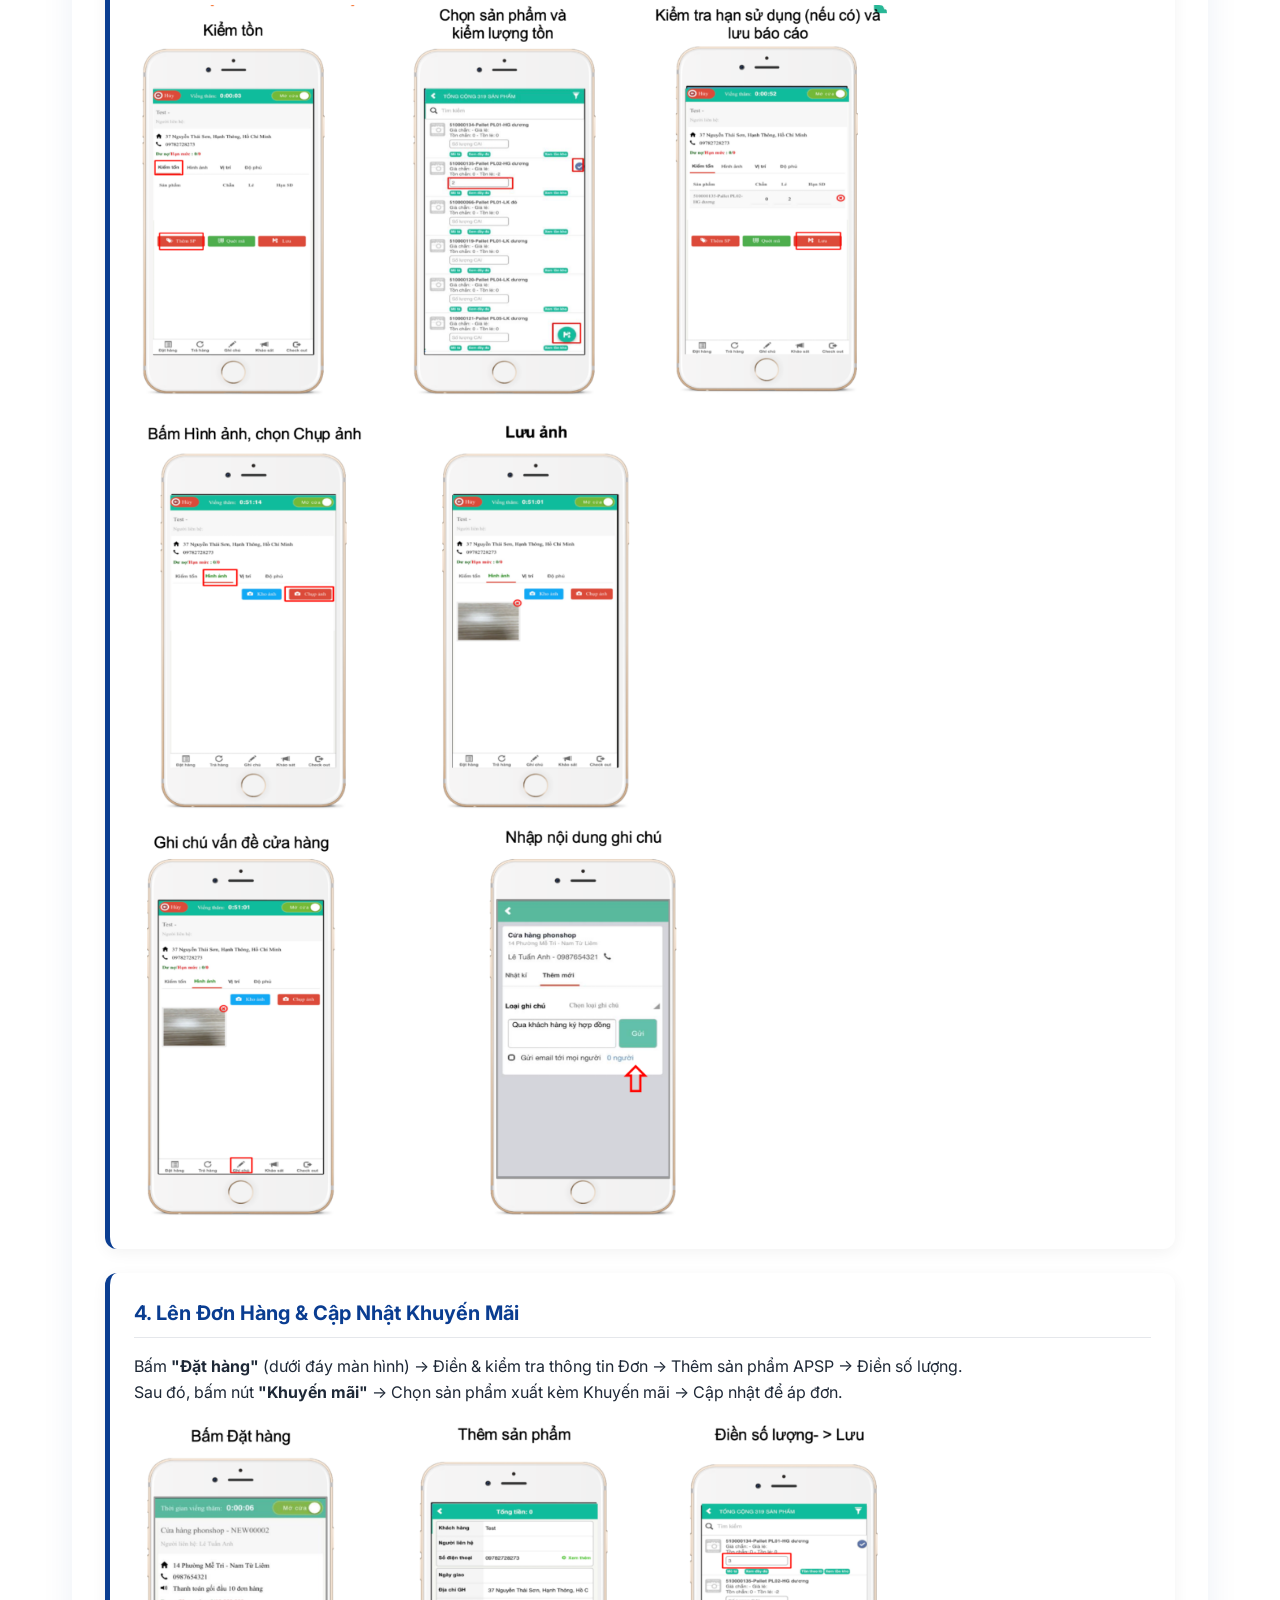
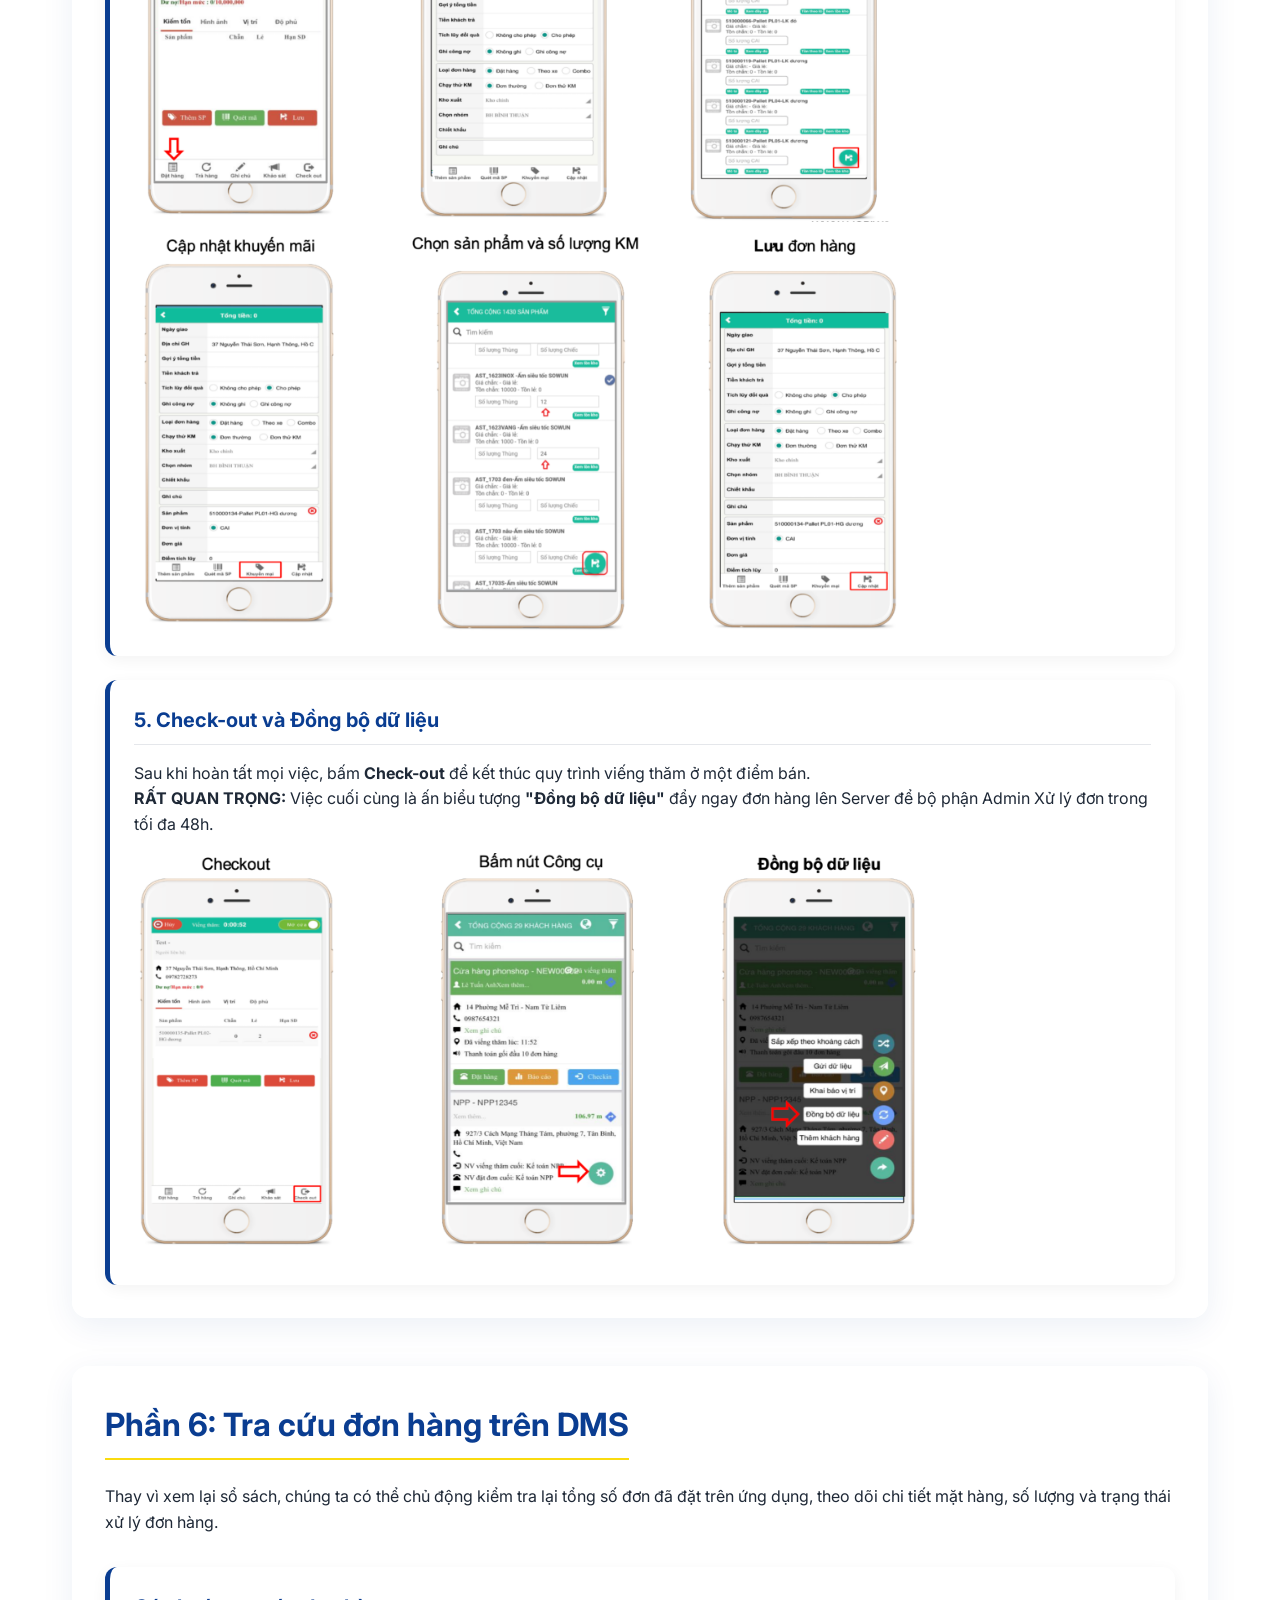
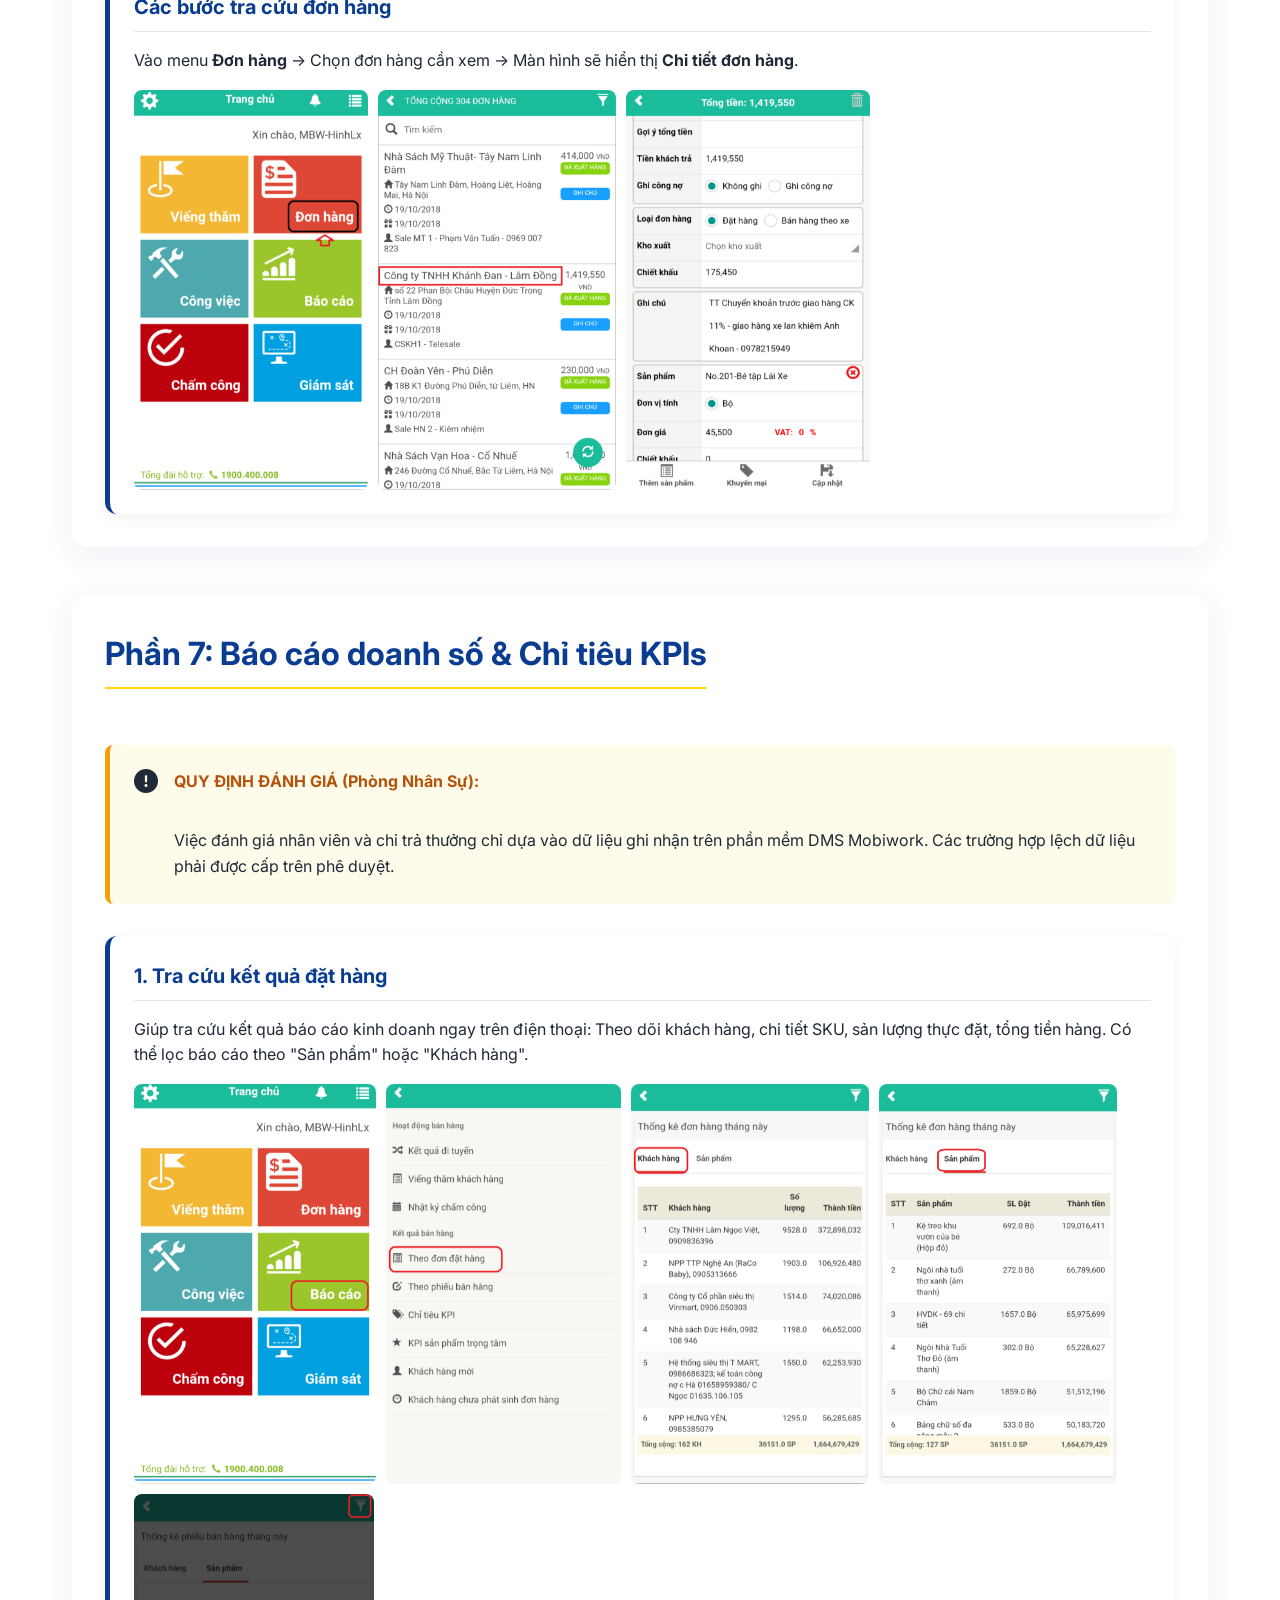
==== commit 9182d200: "Add files via upload" ====
--- a/index.html
+++ b/index.html
@@ -117,7 +117,7 @@
 
                 <div class="tab-content active" id="android-tab">
                     <ul class="install-steps">
-                        <li><strong>Bước 1:</strong> Truy cập <code>dms.mobiwork.vn</code> trên trình duyệt điện thoại.</li>
+                        <li><strong>Bước 1:</strong> Truy cập <a href="https://dms.mobiwork.vn/users/sign_In?err=notauthen" target="_blank"><code>dms.mobiwork.vn</code></a> trên trình duyệt điện thoại.</li>
                         <li><strong>Bước 2:</strong> Chọn "Tải từ Google Play" hoặc tải bản APK.<br>
                             <img src="./assets/DMS_Training/Screenshot%202026-04-03%20at%2016.24.27.png" alt="Hướng dẫn Bước 2 Android" style="height: 450px; border-radius: 8px; margin-top: 10px; box-shadow: 0 4px 10px rgba(0,0,0,0.1);">
                         </li>
@@ -136,7 +136,7 @@
                 <div class="tab-content" id="ios-tab">
                     <ul class="install-steps">
                         <li><strong>Bước 1:</strong> Vào trình duyệt Safari.</li>
-                        <li><strong>Bước 2:</strong> Truy cập <code>dms.mobiwork.vn</code>.</li>
+                        <li><strong>Bước 2:</strong> Truy cập <a href="https://dms.mobiwork.vn/users/sign_In?err=notauthen" target="_blank"><code>dms.mobiwork.vn</code></a>.</li>
                         <li><strong>Bước 3:</strong> Bấm "Tải từ App Store".</li>
                         <li><strong>Bước 4:</strong> Bấm Cài đặt.<br>
                             <img src="./assets/DMS_Training/Screenshot%202026-04-03%20at%2016.25.04.png" alt="Hướng dẫn Bước 4 iOS" style="height: 450px; border-radius: 8px; margin-top: 10px; box-shadow: 0 4px 10px rgba(0,0,0,0.1);">
@@ -167,11 +167,11 @@
                 <div class="timekeeping-info">
                     <p>Thực hiện chấm công từ Thứ 2 đến Thứ 7 hàng tuần.</p>
                     <ul class="install-steps" style="margin-top: 1rem;">
-                        <li><strong>Check-in (Đầu ngày):</strong> Tại Trang chủ > "Chấm công" > Bấm "BẮT ĐẦU".<br><em>Thời gian: 8:00</em><br>
+                        <li><strong>Check-in (Đầu ngày):</strong> Tại Trang chủ > "Chấm công" > Bấm "BẮT ĐẦU".<br><em>Thời gian bắt đầu chấm công: 08:00</em><br>
                             <img src="./assets/DMS_Training/timekeep_overview.png" alt="Timekeep Overview" style="max-width: 200px; border-radius: 8px; margin-top: 10px; margin-right: 10px; box-shadow: 0 4px 10px rgba(0,0,0,0.1);">
                             <img src="./assets/DMS_Training/checkin_screen.png" alt="Checkin Screen" style="max-width: 200px; border-radius: 8px; margin-top: 10px; box-shadow: 0 4px 10px rgba(0,0,0,0.1);">
                         </li>
-                        <li><strong>Check-out (Cuối ngày):</strong> Tại màn hình Chấm công > Bấm "KẾT THÚC".<br><em>Thời gian: 17:00</em><br>
+                        <li><strong>Check-out (Cuối ngày):</strong> Tại màn hình Chấm công > Bấm "KẾT THÚC".<br><em>Thời gian kết thúc chấm công: 17:00</em><br>
                             <img src="./assets/DMS_Training/images/checkout_screen.png" alt="Checkout Screen" style="max-width: 200px; border-radius: 8px; margin-top: 10px; box-shadow: 0 4px 10px rgba(0,0,0,0.1);">
                         </li>
                     </ul>
@@ -193,7 +193,7 @@
 
             <div class="media-container">
                 <!-- Video from files -->
-                <video controls width="500">
+                <video controls width="300" style="border-radius: 12px; box-shadow: 0 5px 15px rgba(0,0,0,0.15);">
                     <source src="./assets/videos/thêm mới KH mobile 1.mp4" type="video/mp4">
                     Trình duyệt của bạn không hỗ trợ tag video.
                 </video>
@@ -260,7 +260,7 @@
             <h2>Phần 5: Viếng thăm khách hàng & Đặt hàng</h2>
             
             <div class="media-container" style="margin-bottom: 2rem;">
-                <video controls width="500">
+                <video controls width="300" style="border-radius: 12px; box-shadow: 0 5px 15px rgba(0,0,0,0.15);">
                     <source src="./assets/videos/Video viếng thăm KH và xem đơn hàng đã đặt hàng trong viếng thăm 1.mp4" type="video/mp4">
                     Trình duyệt của bạn không hỗ trợ tag video.
                 </video>
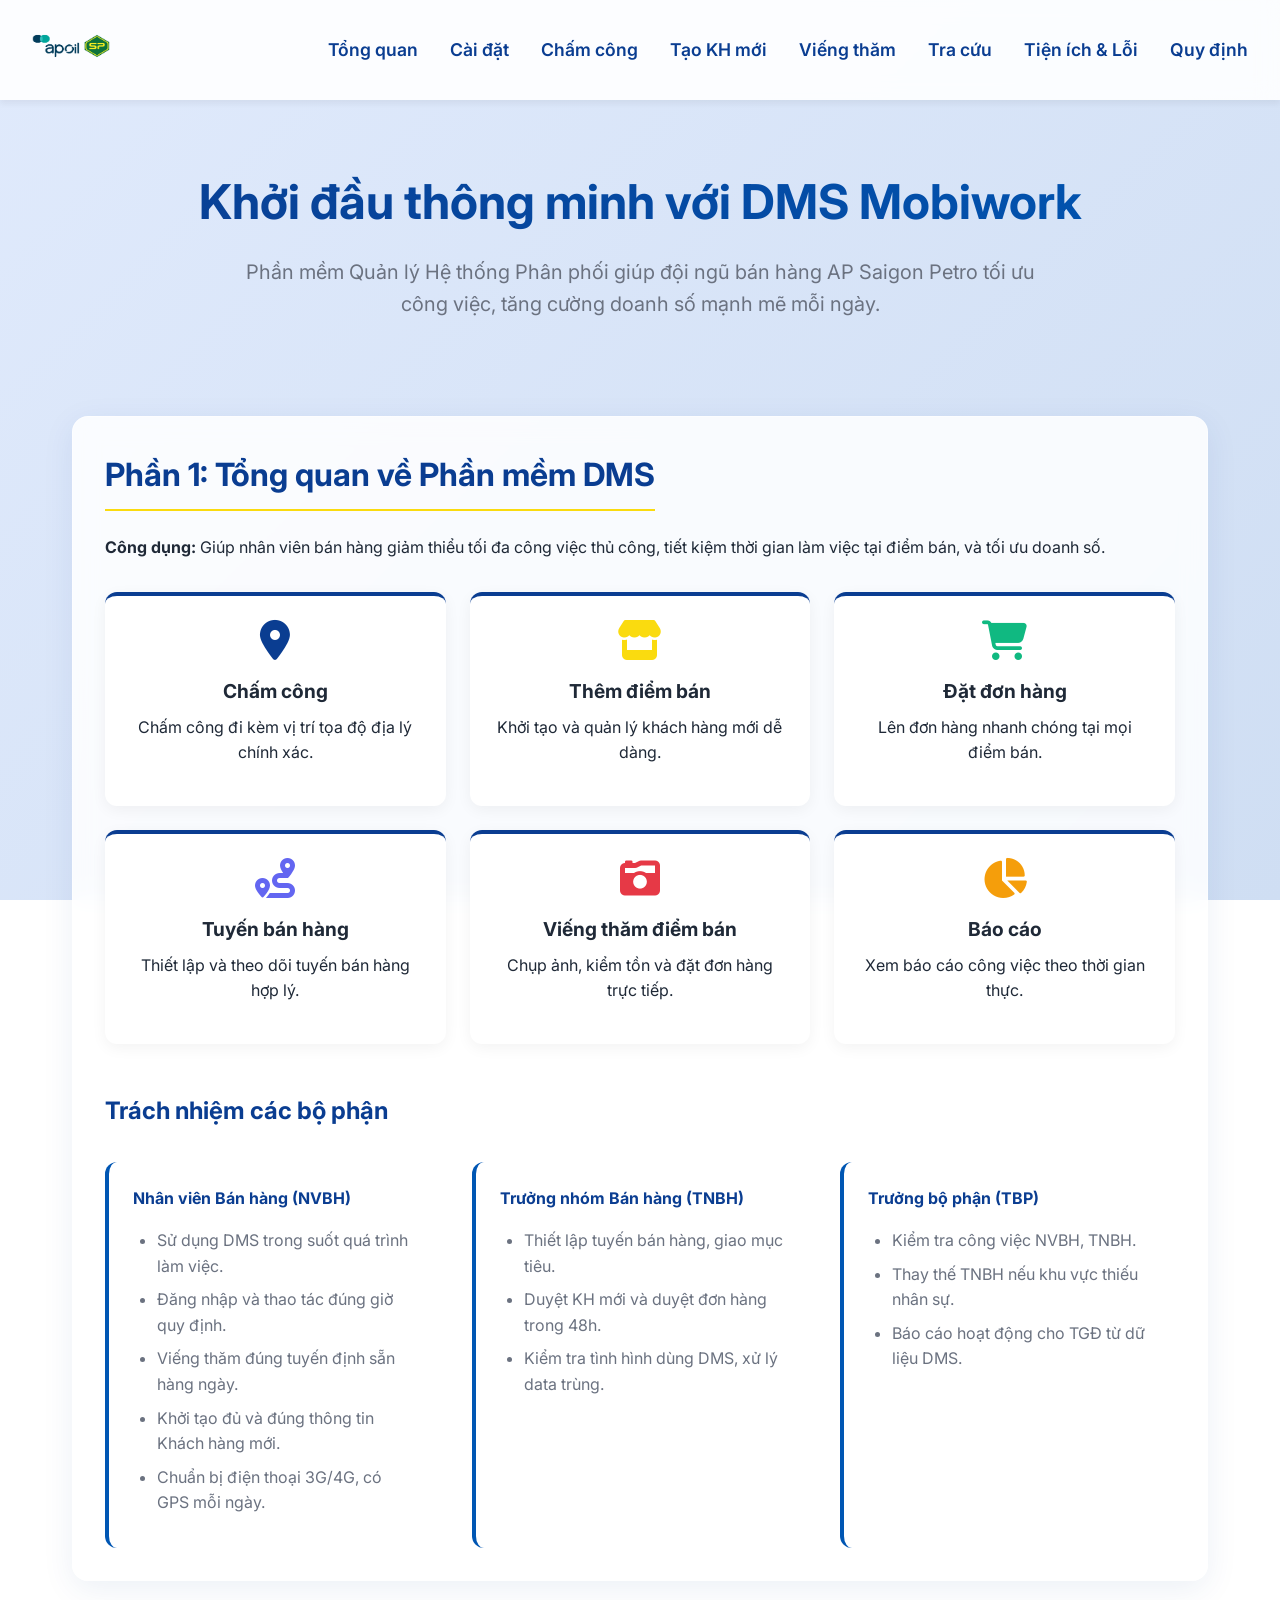
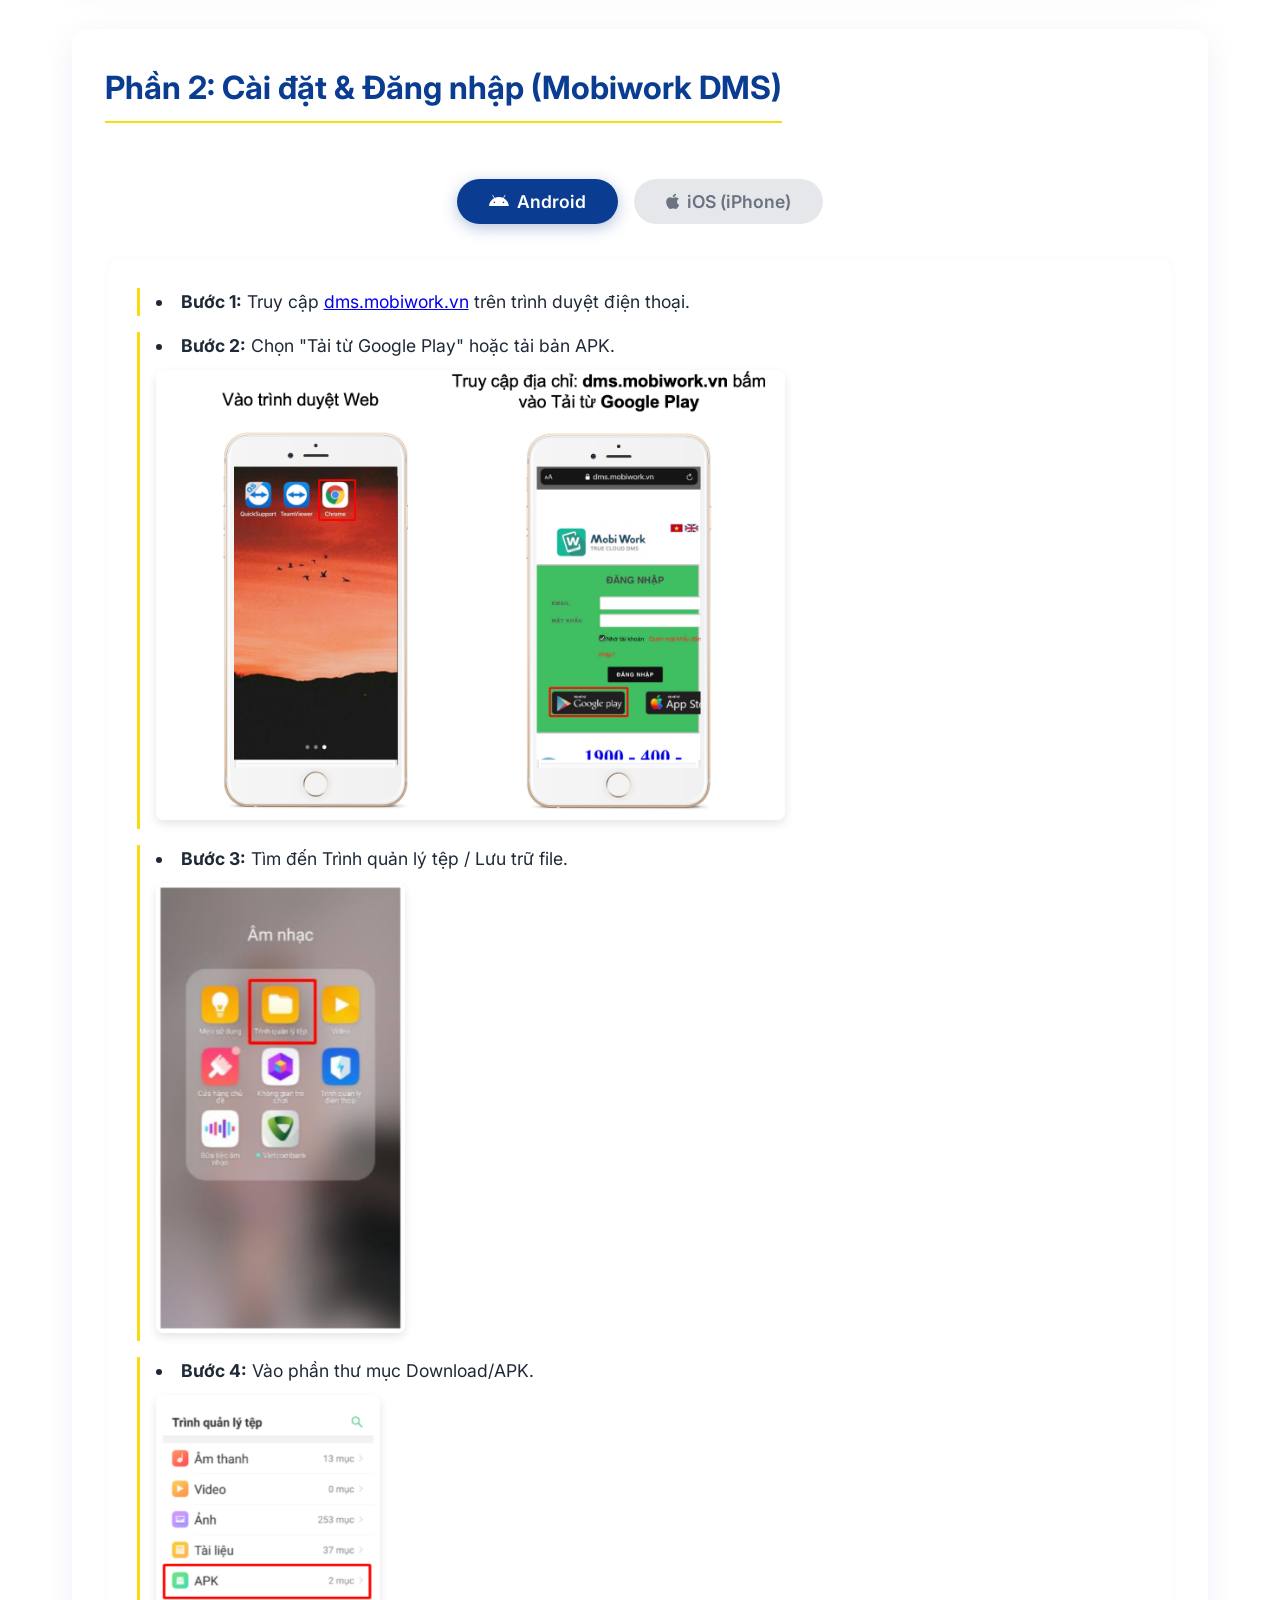
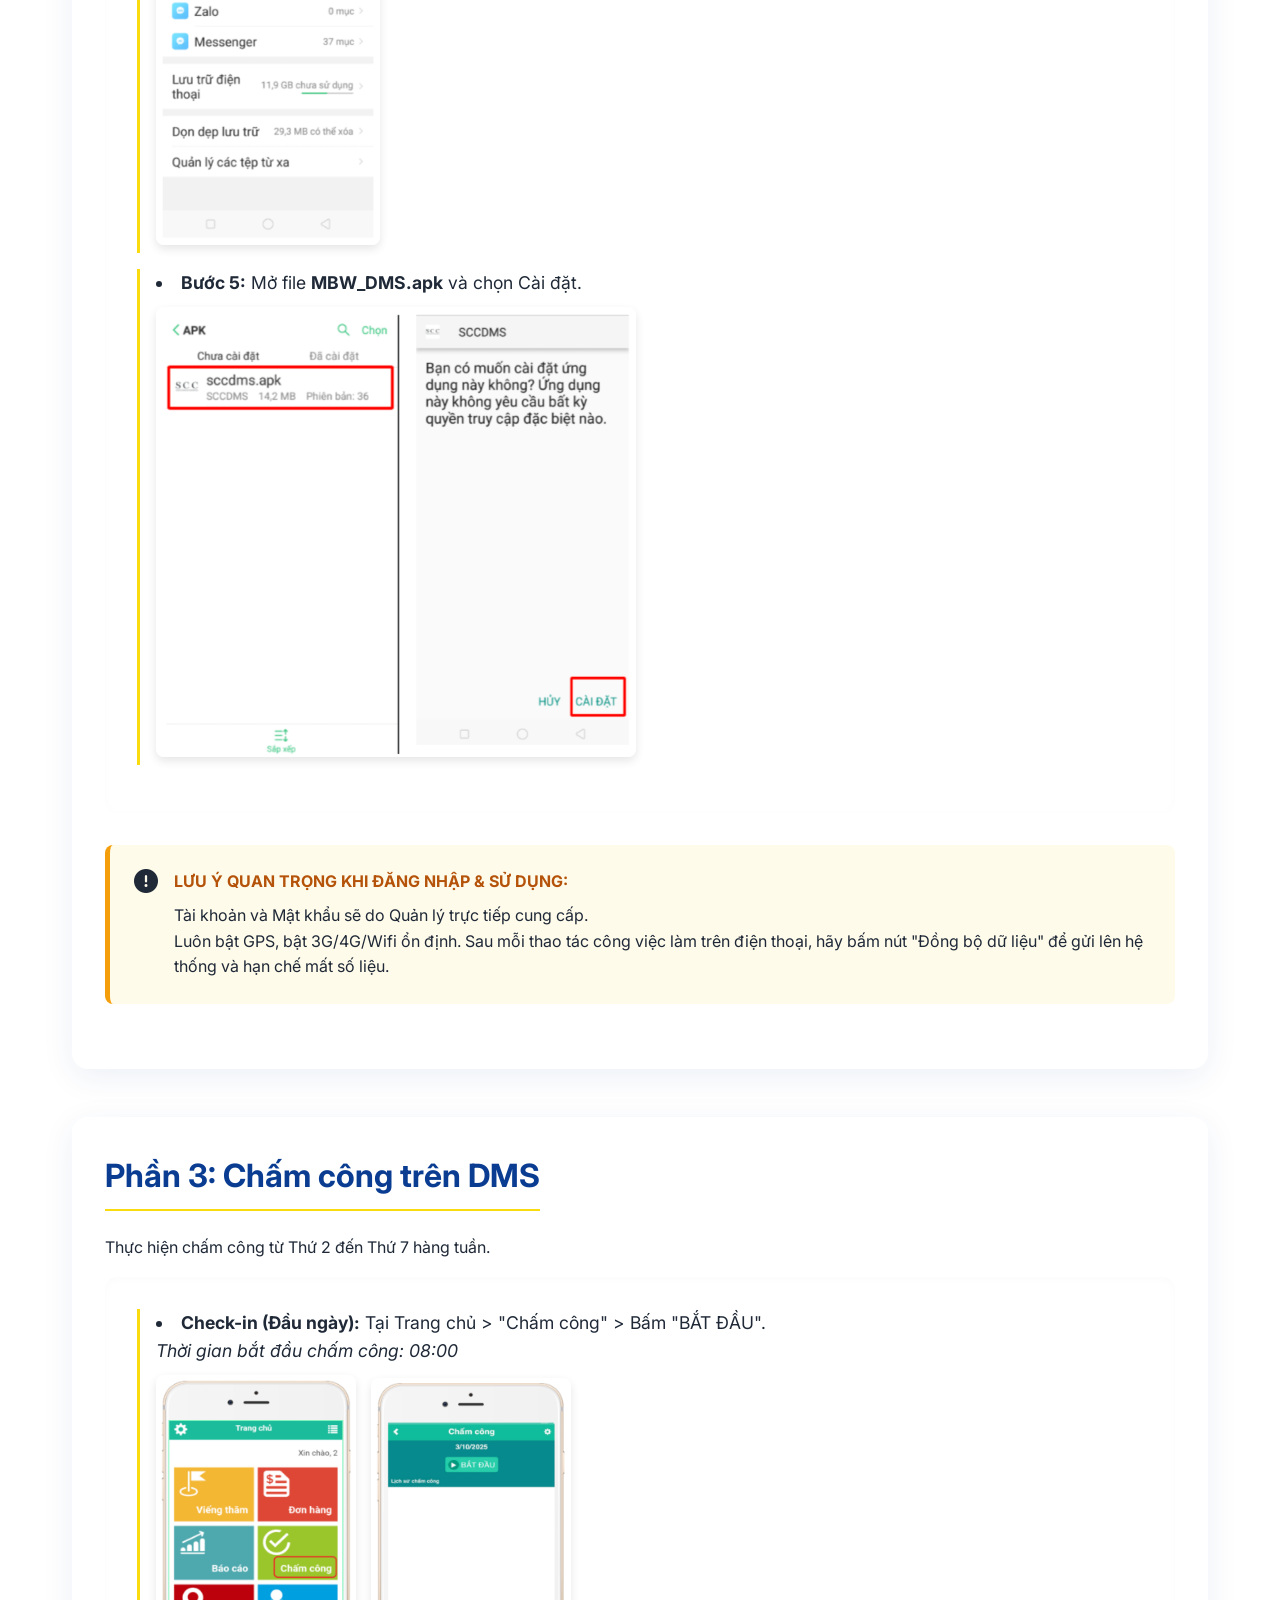
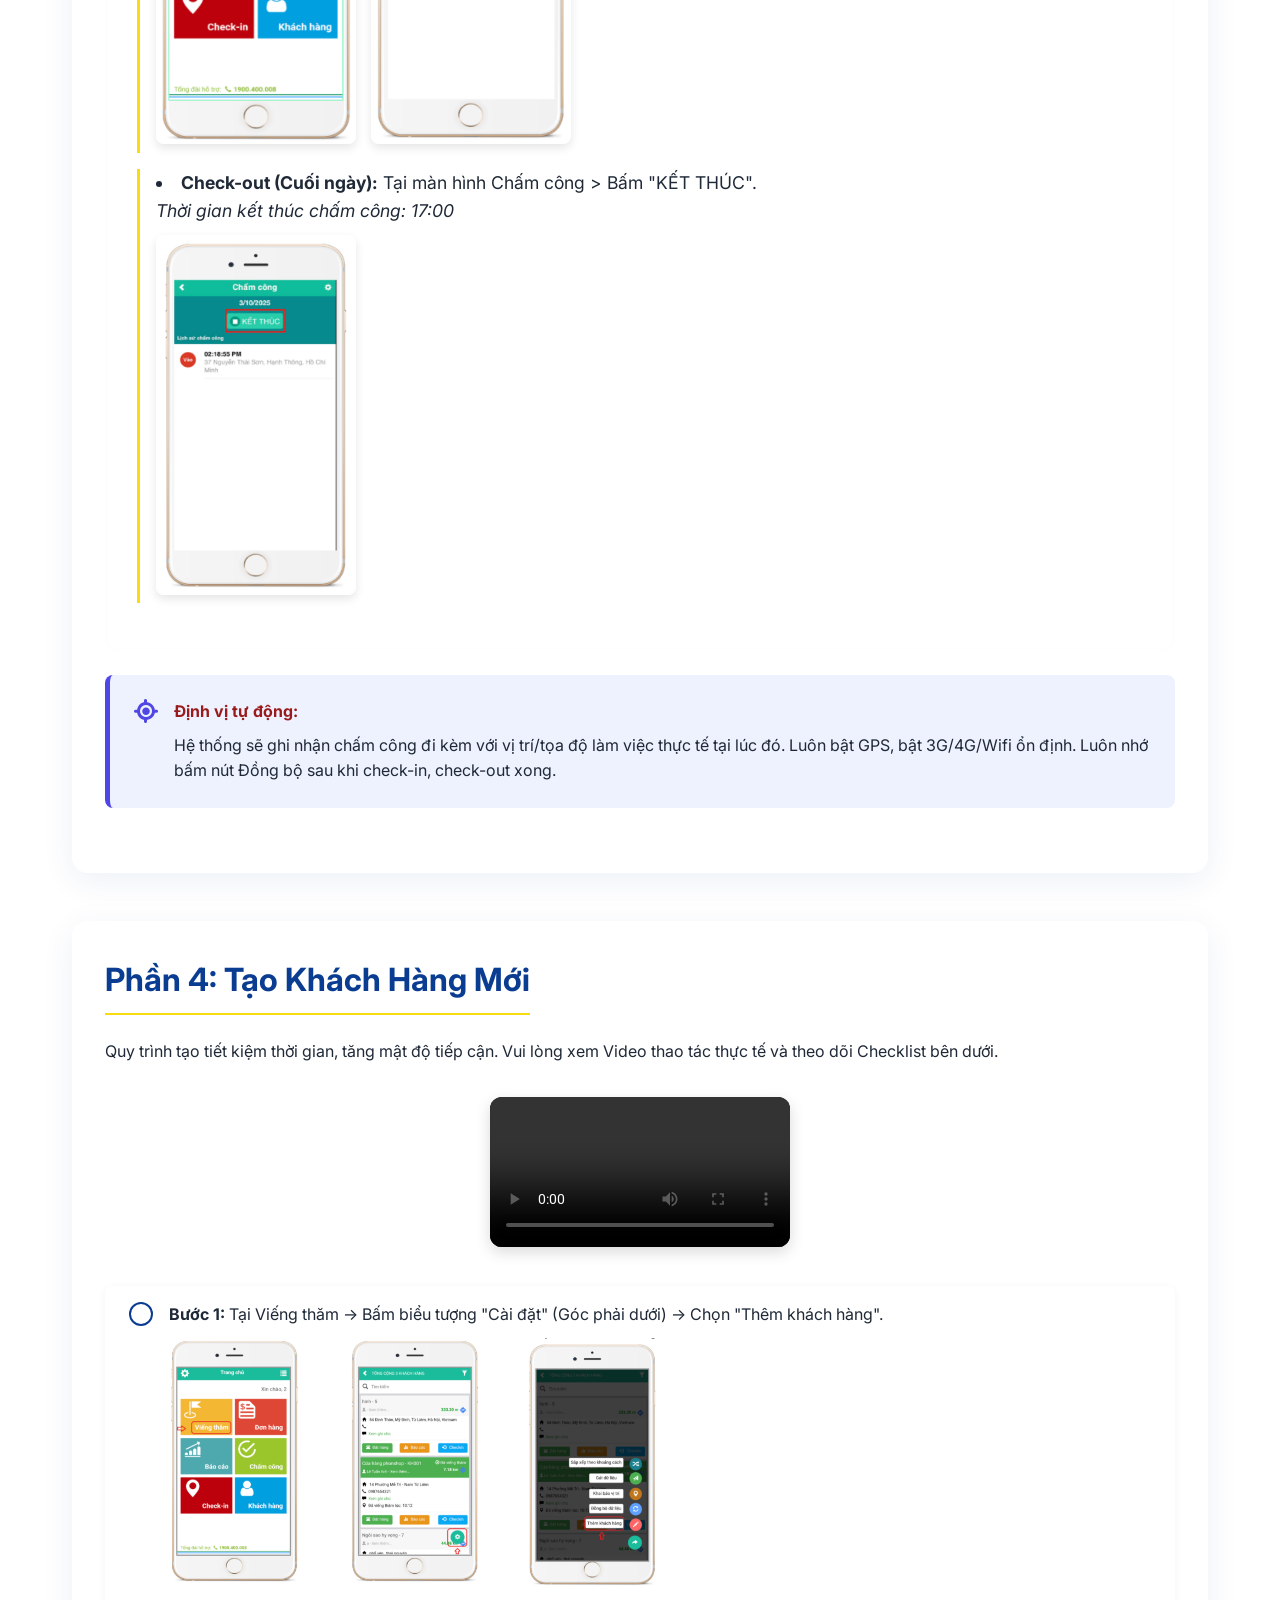
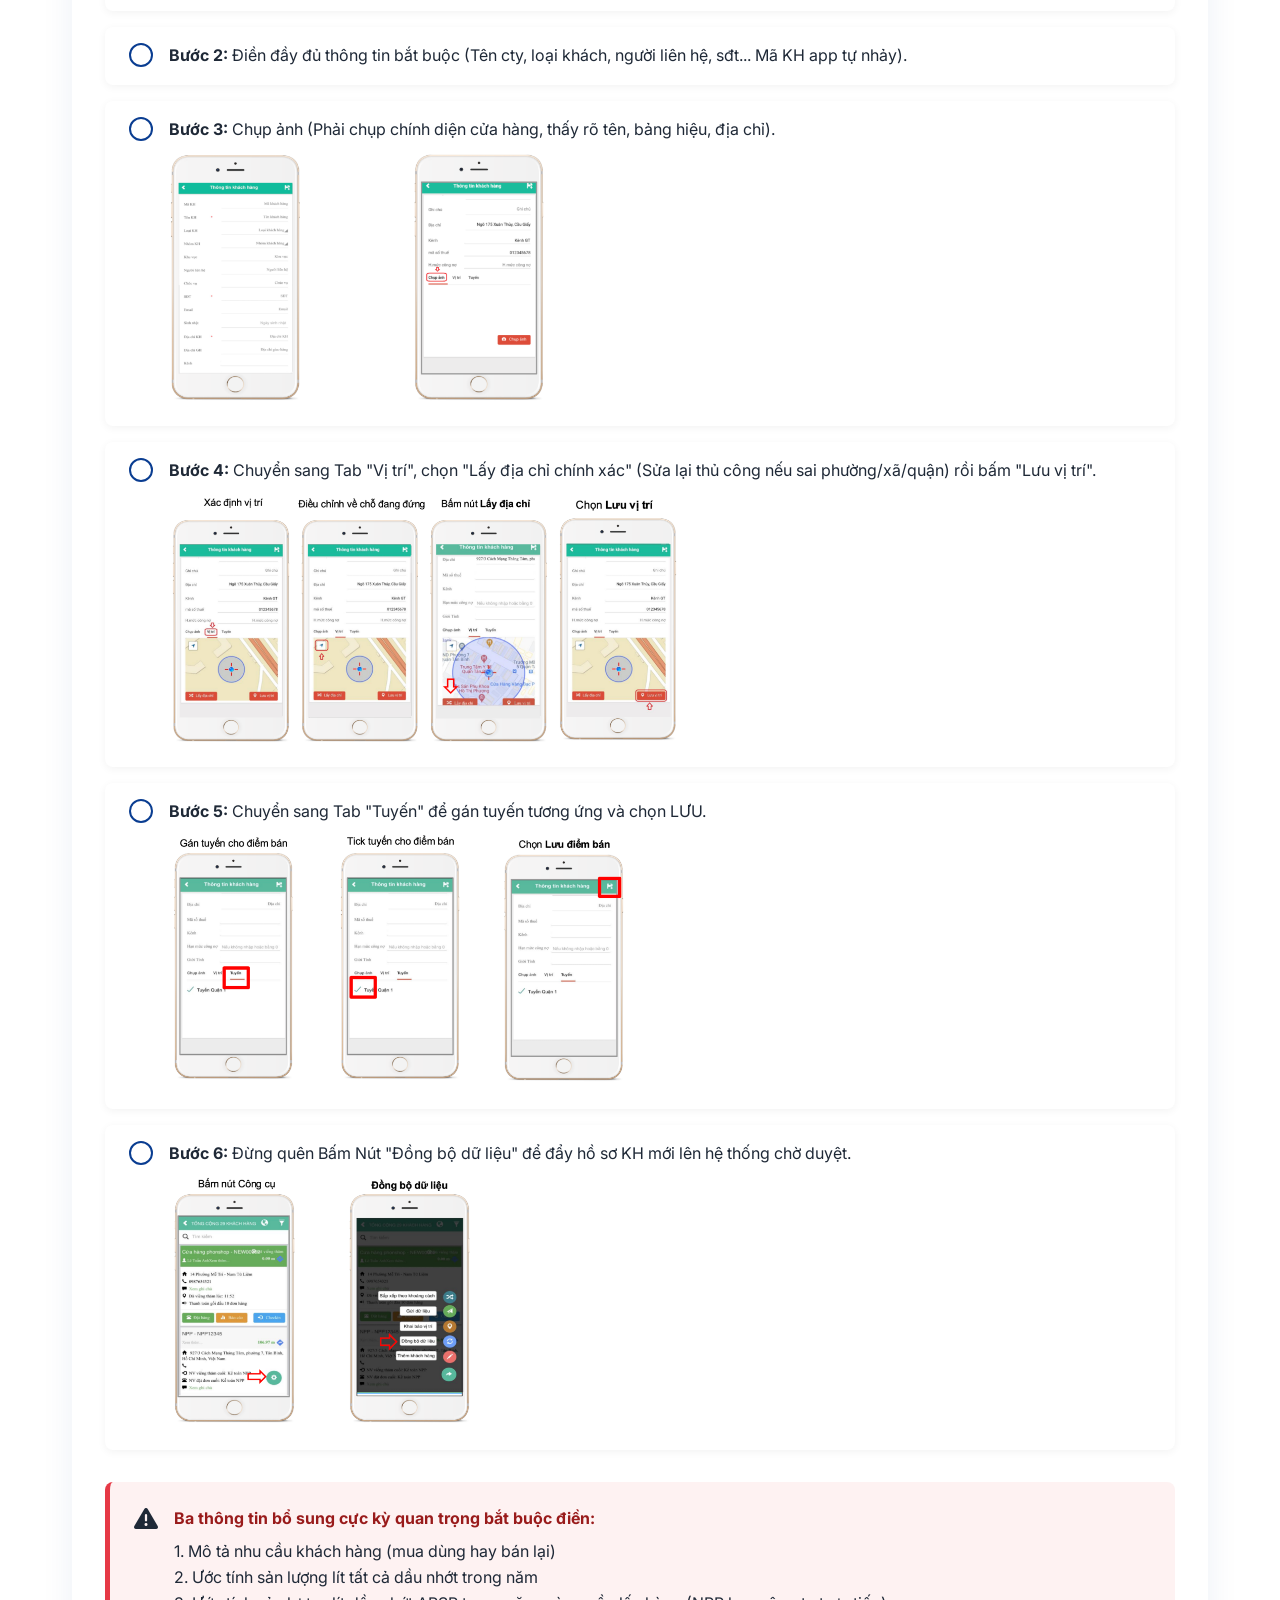
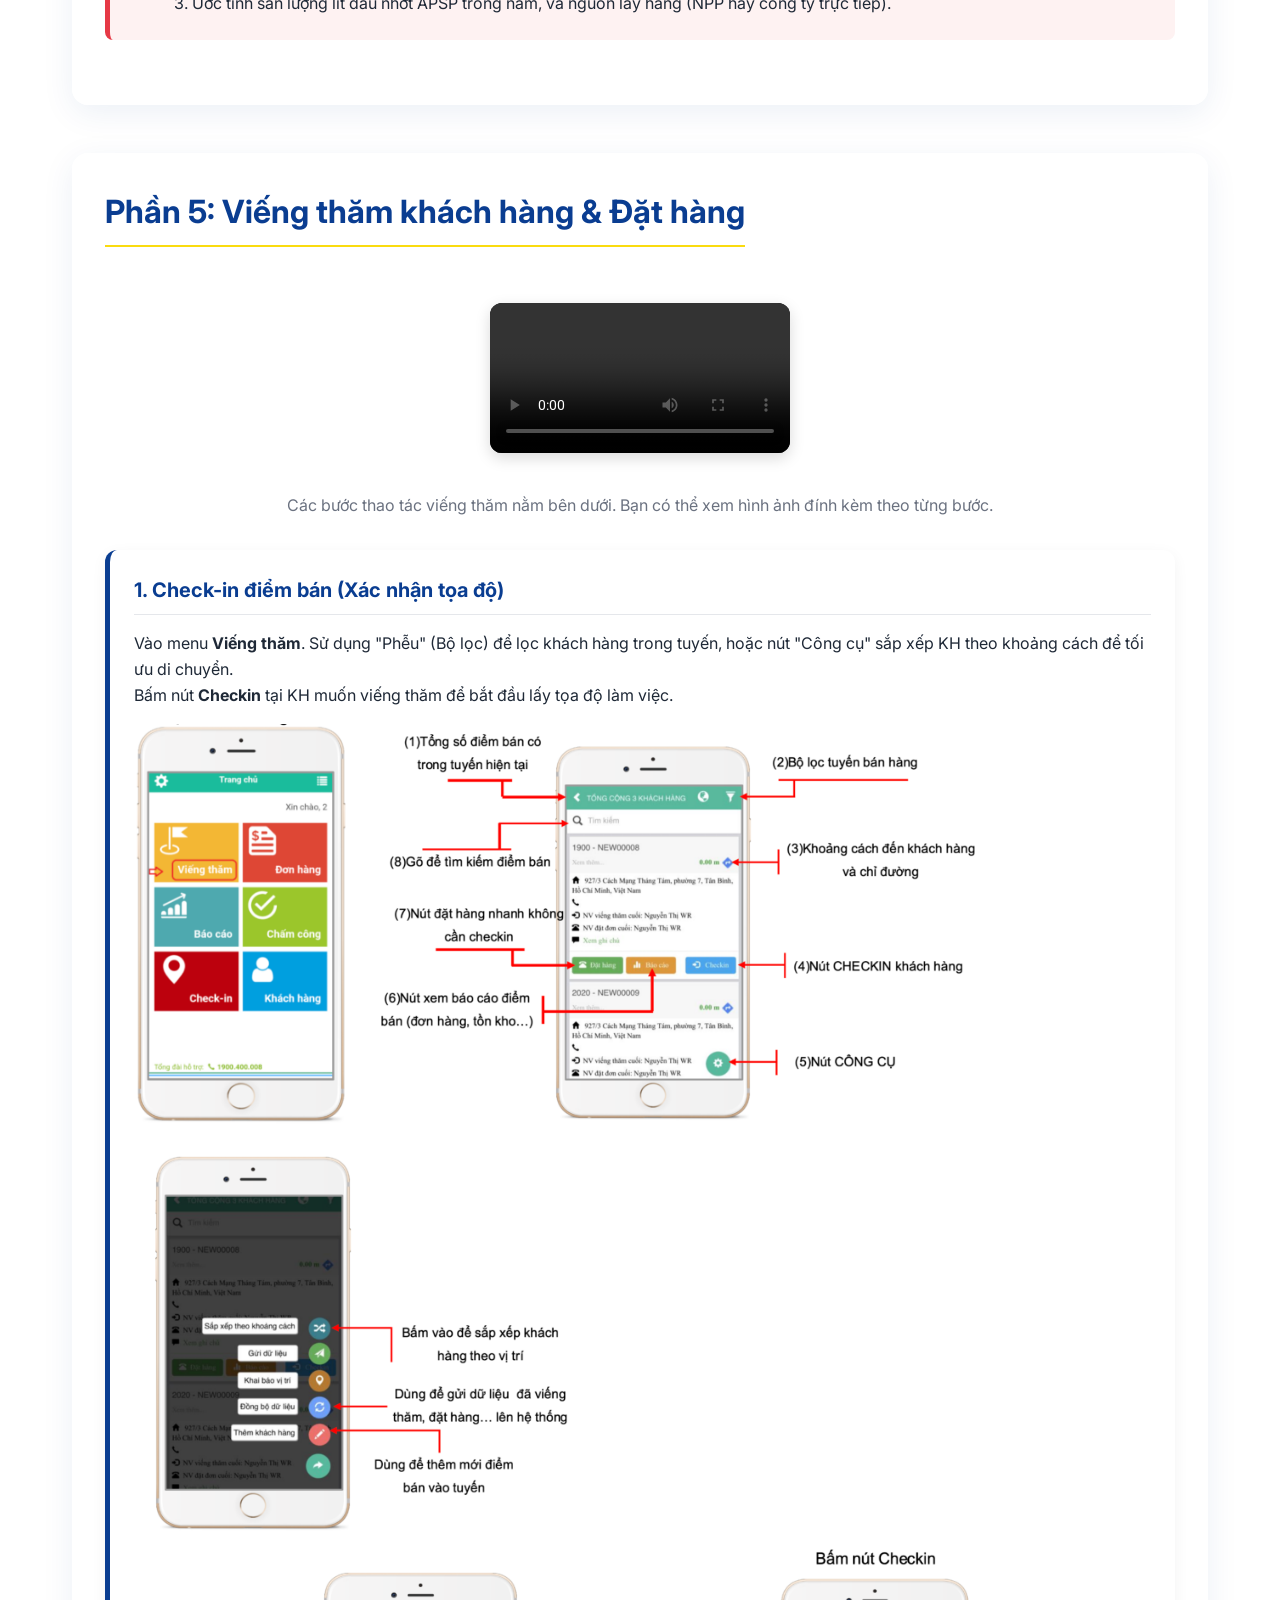
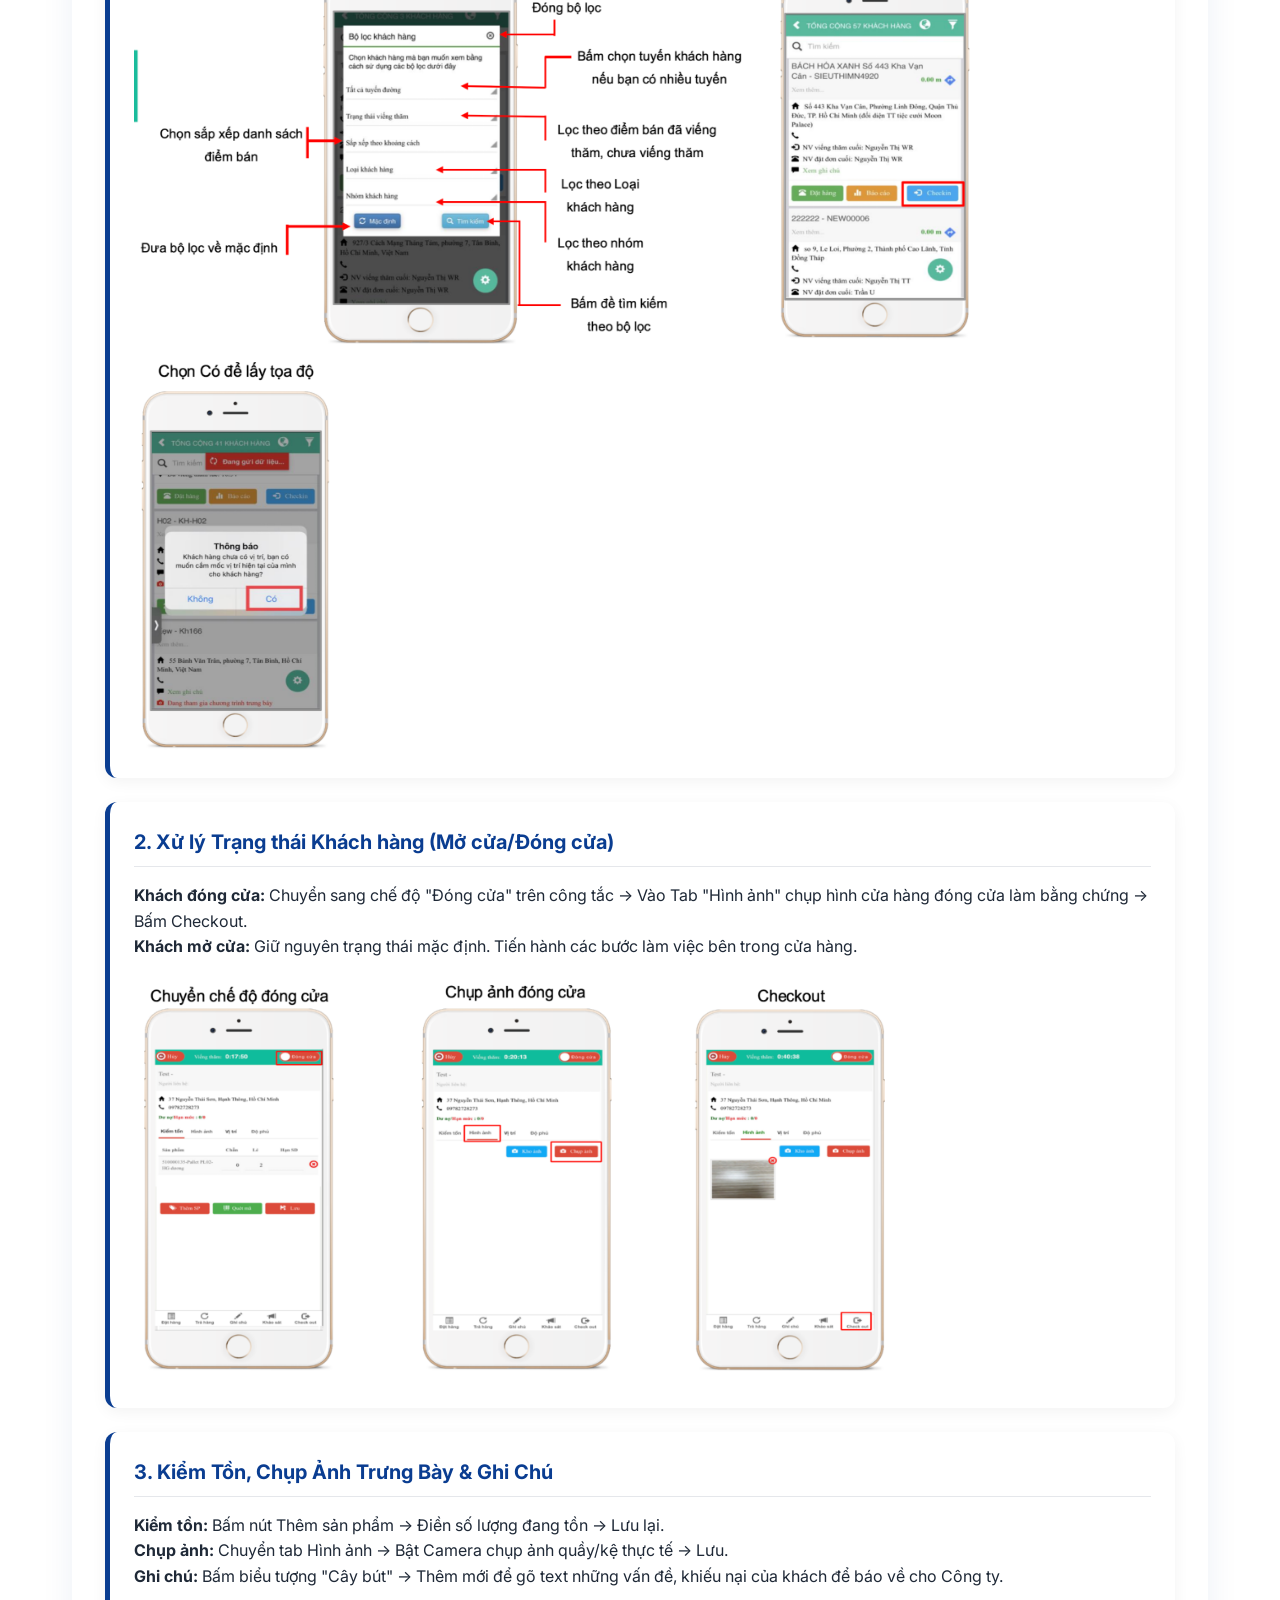
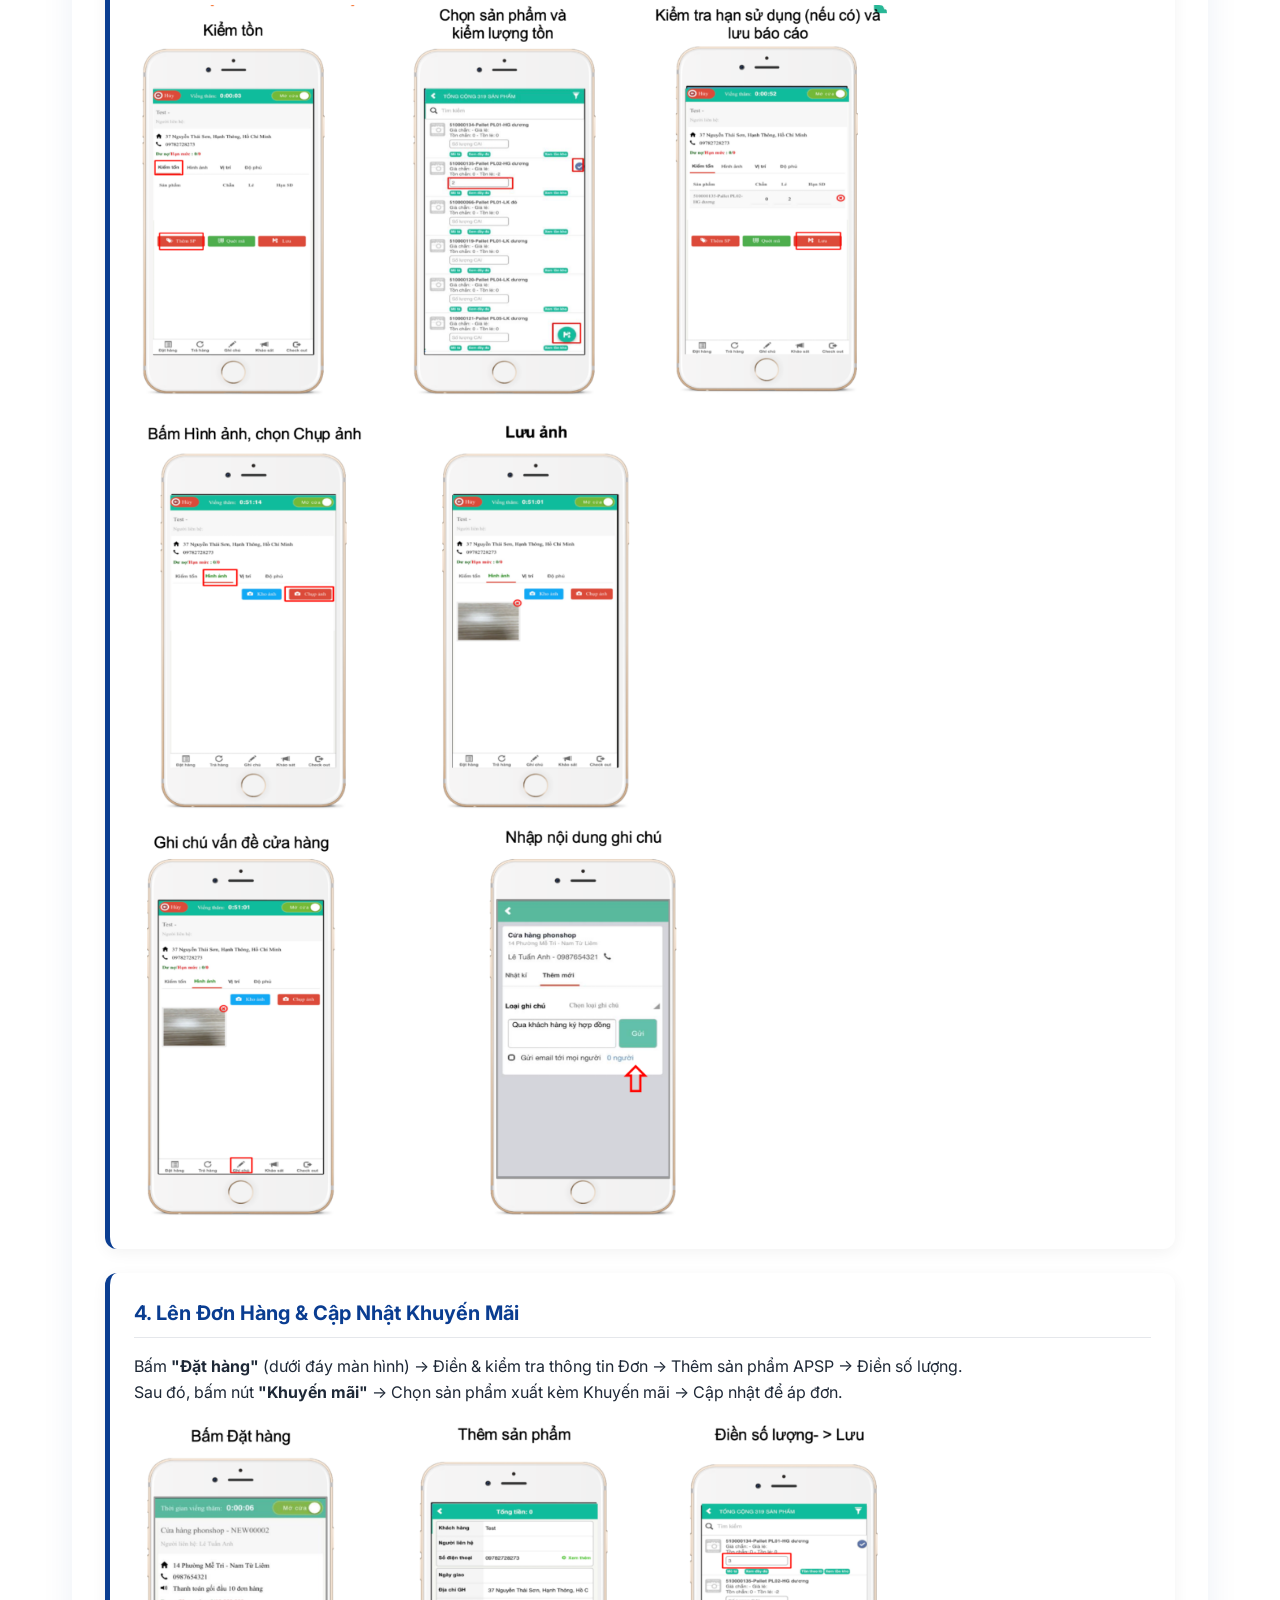
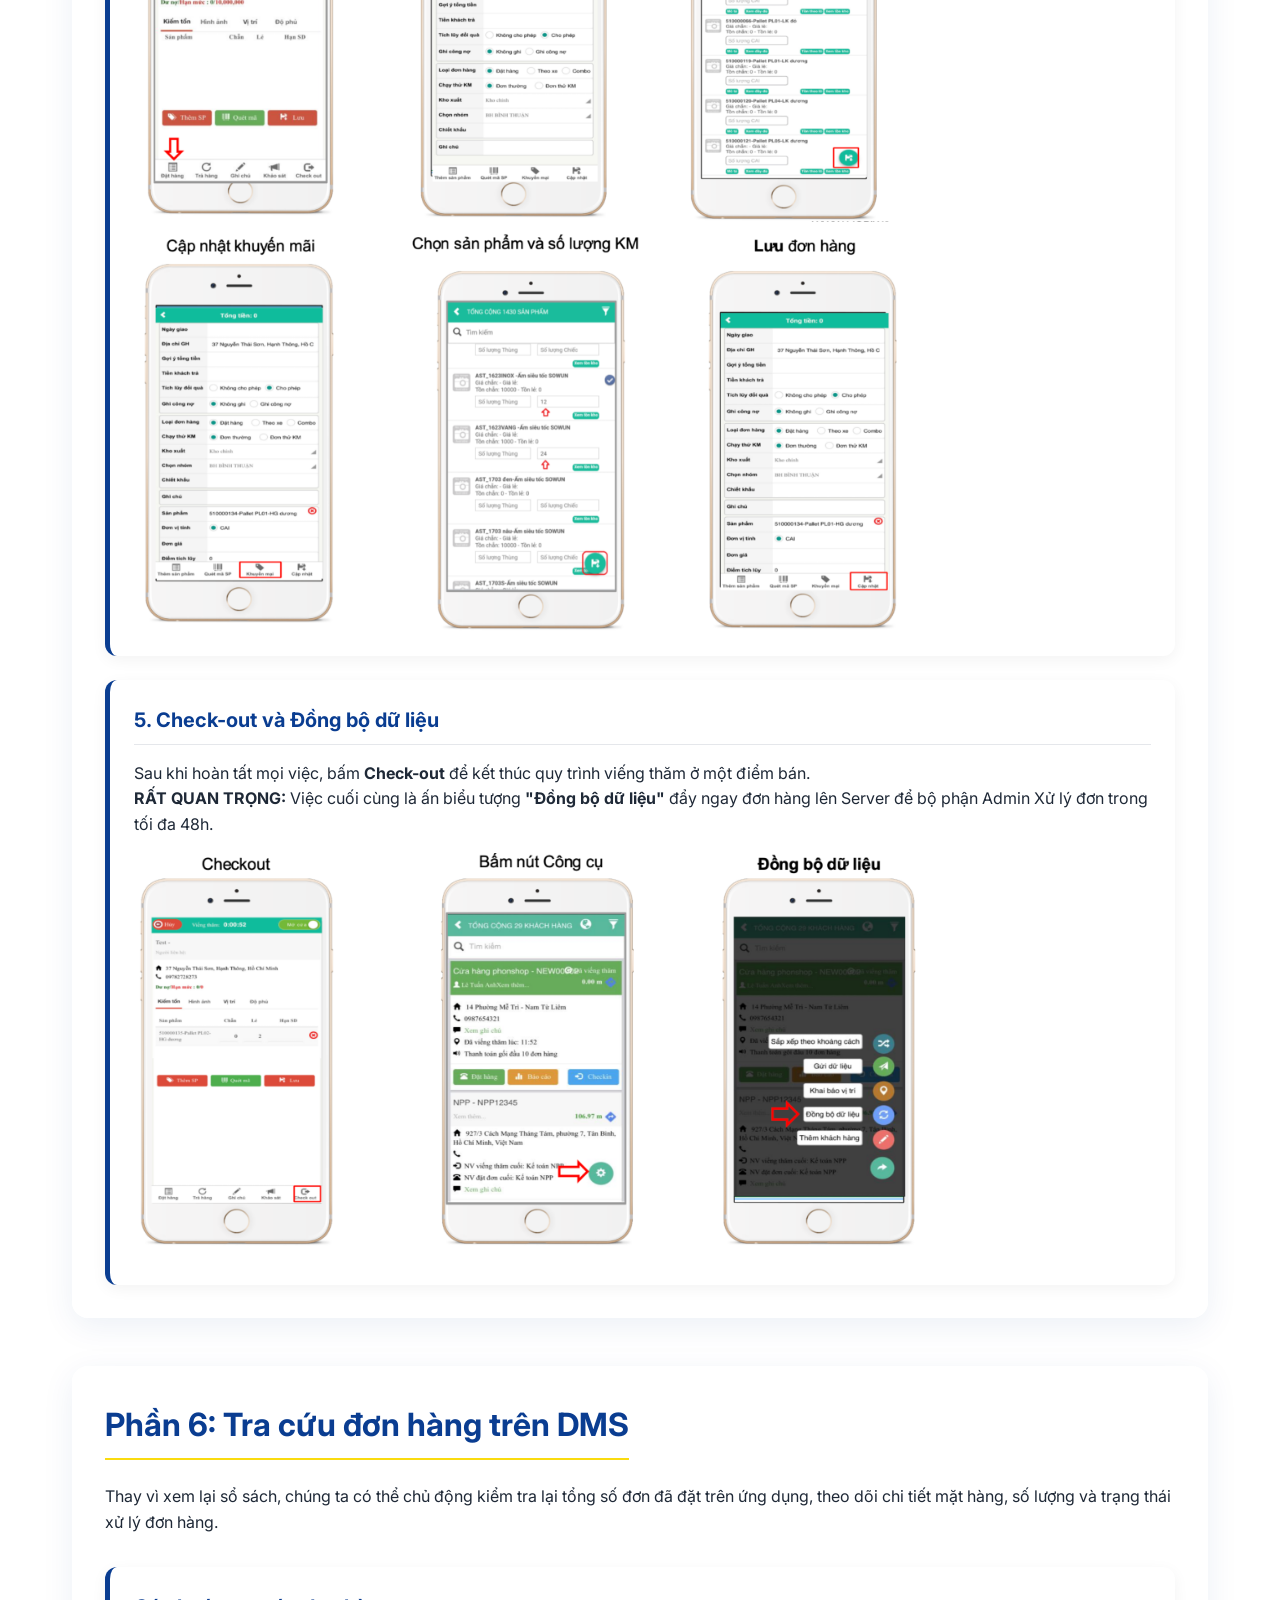
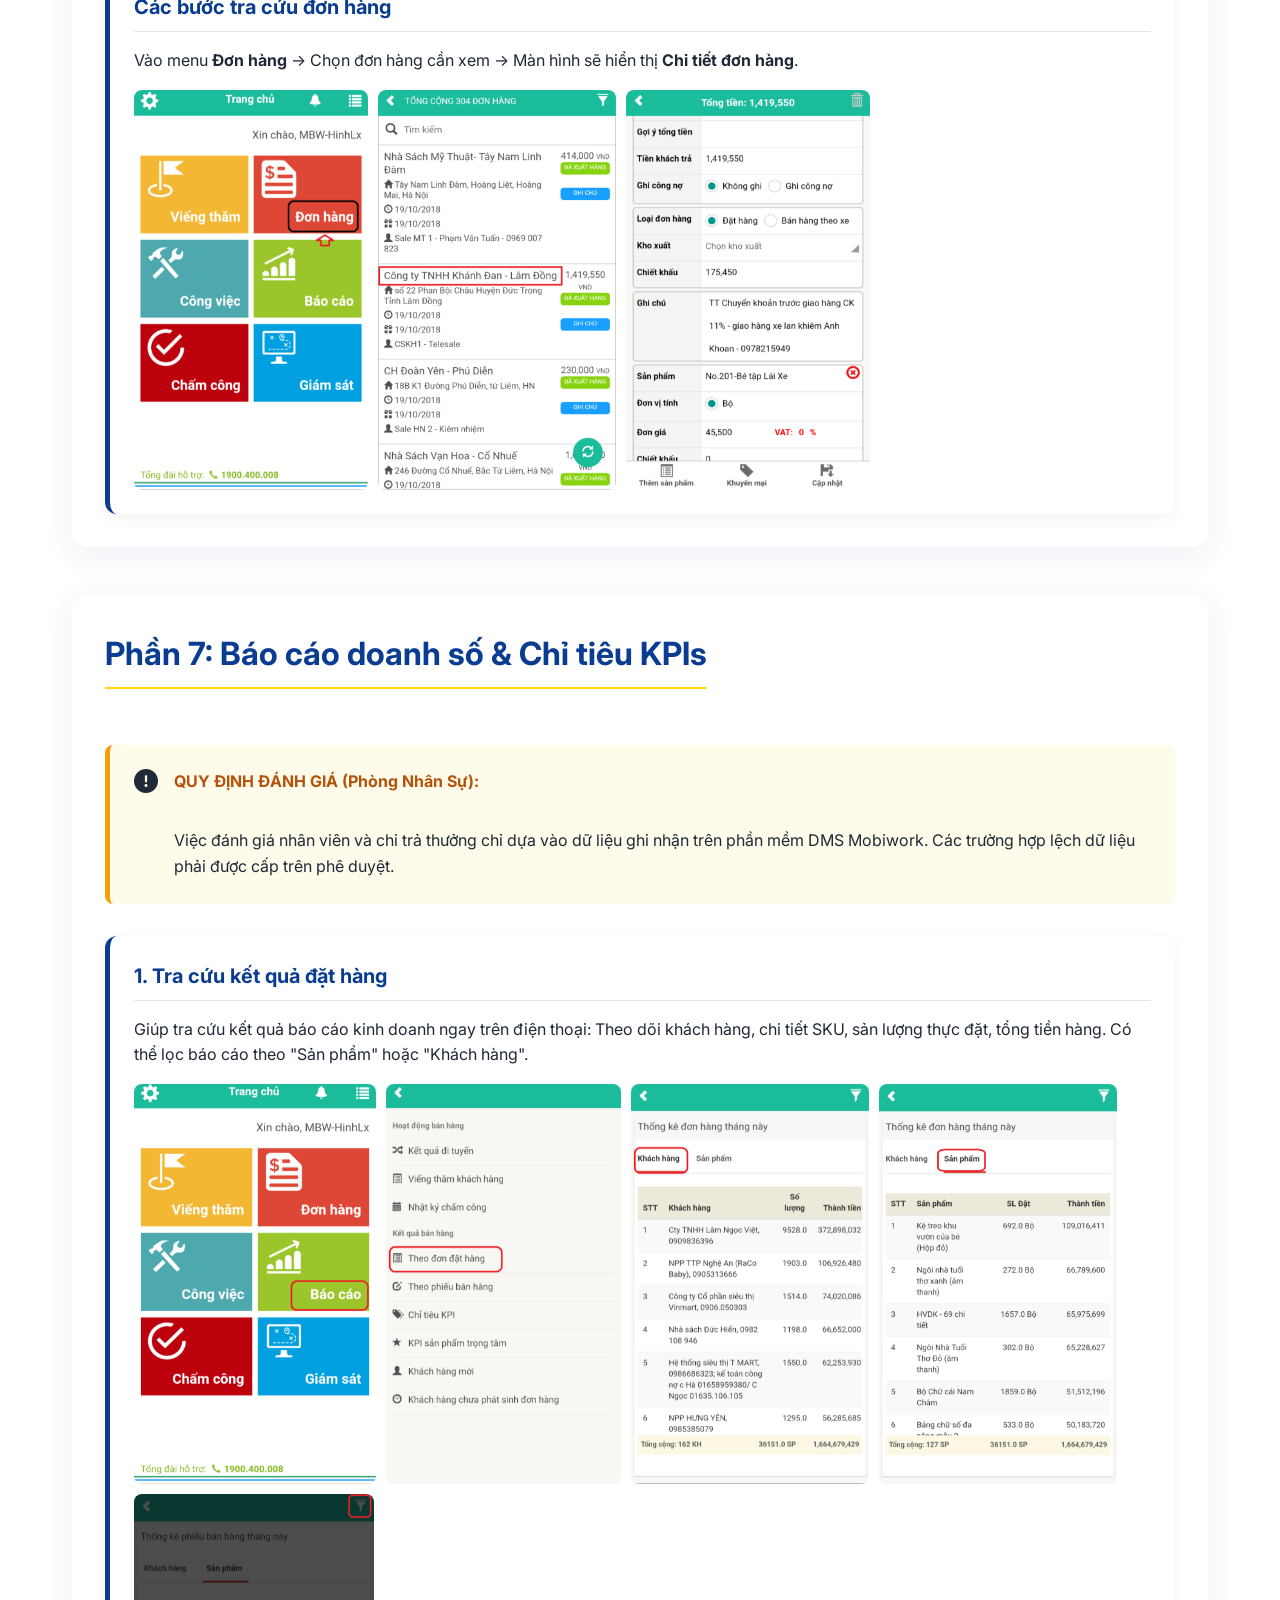
==== commit ee1dcd5f: "Add files via upload" ====
--- a/index.html
+++ b/index.html
@@ -24,6 +24,7 @@
                 <li><a href="#new-customer">Tạo KH mới</a></li>
                 <li><a href="#visit">Viếng thăm</a></li>
                 <li><a href="#order-search">Tra cứu</a></li>
+                <li><a href="#other-features">Tiện ích & Lỗi</a></li>
                 <li><a href="#rules">Quy định</a></li>
             </ul>
         </nav>
